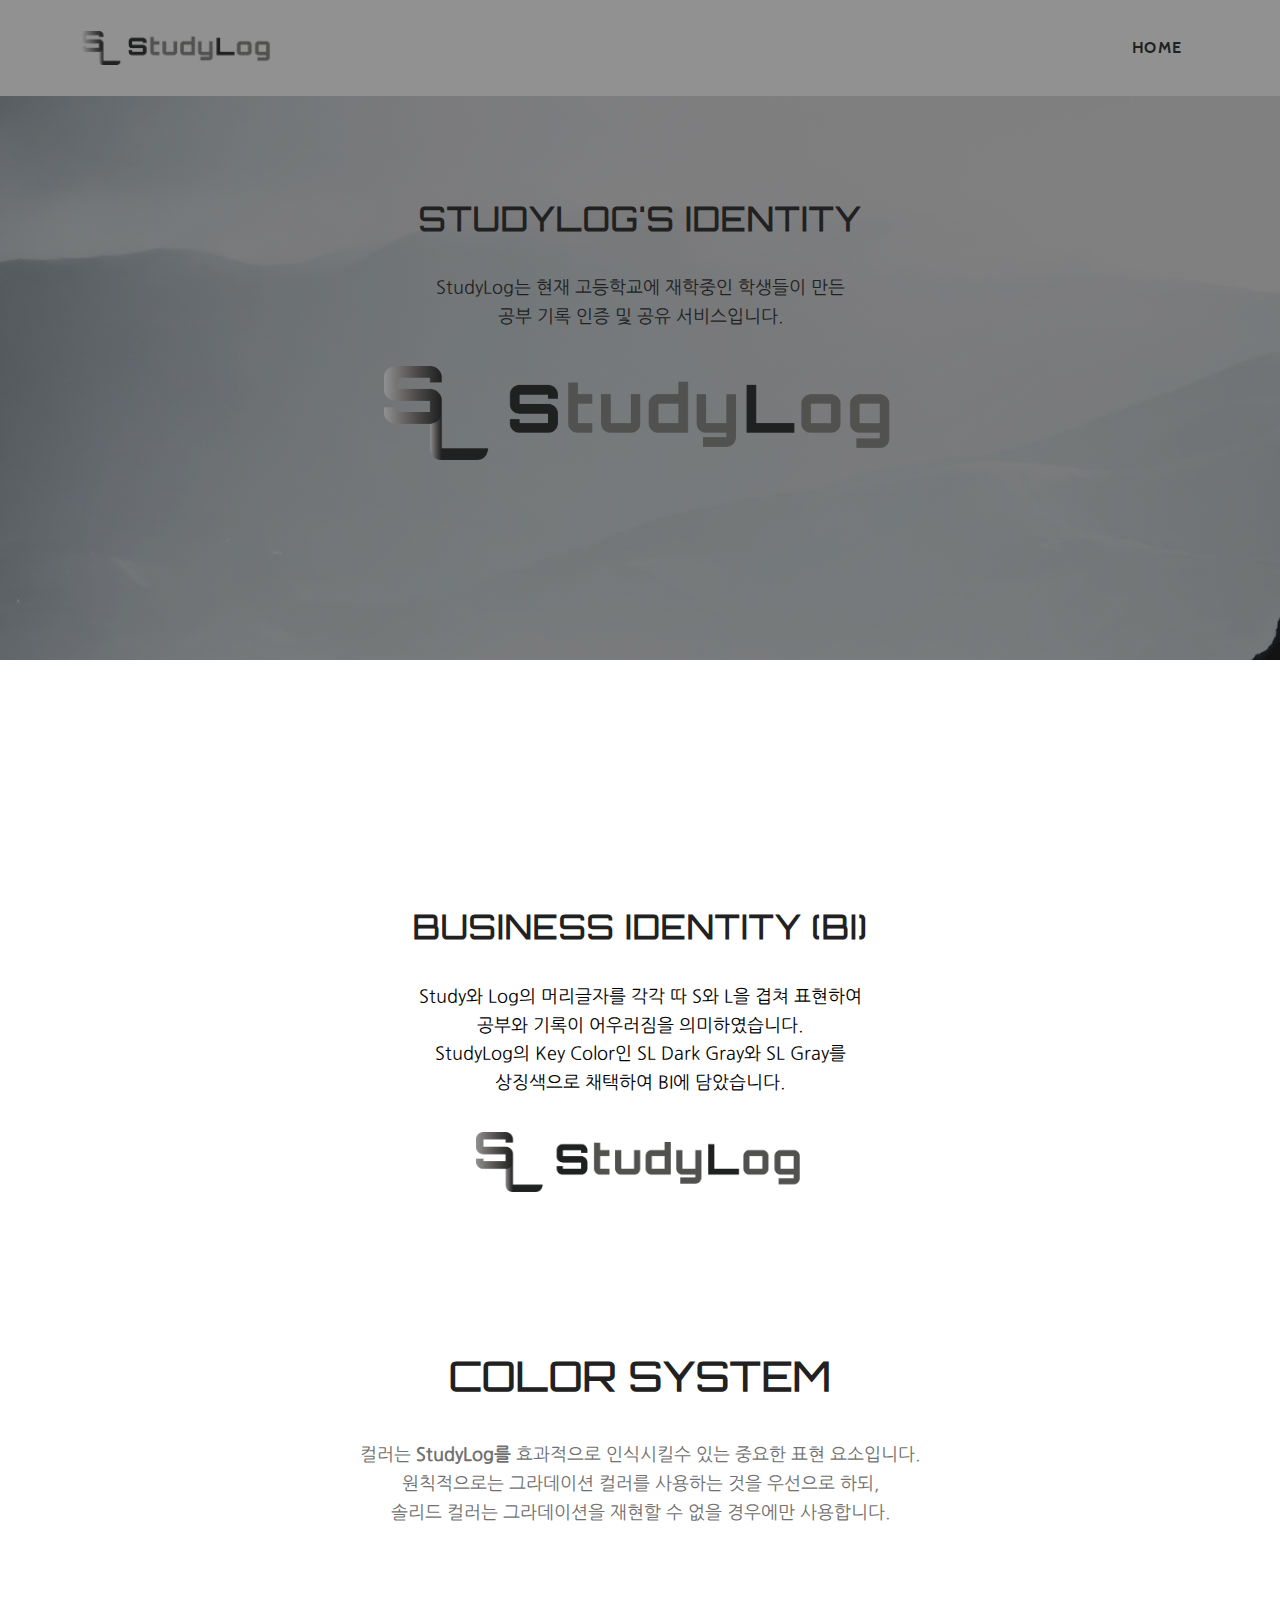
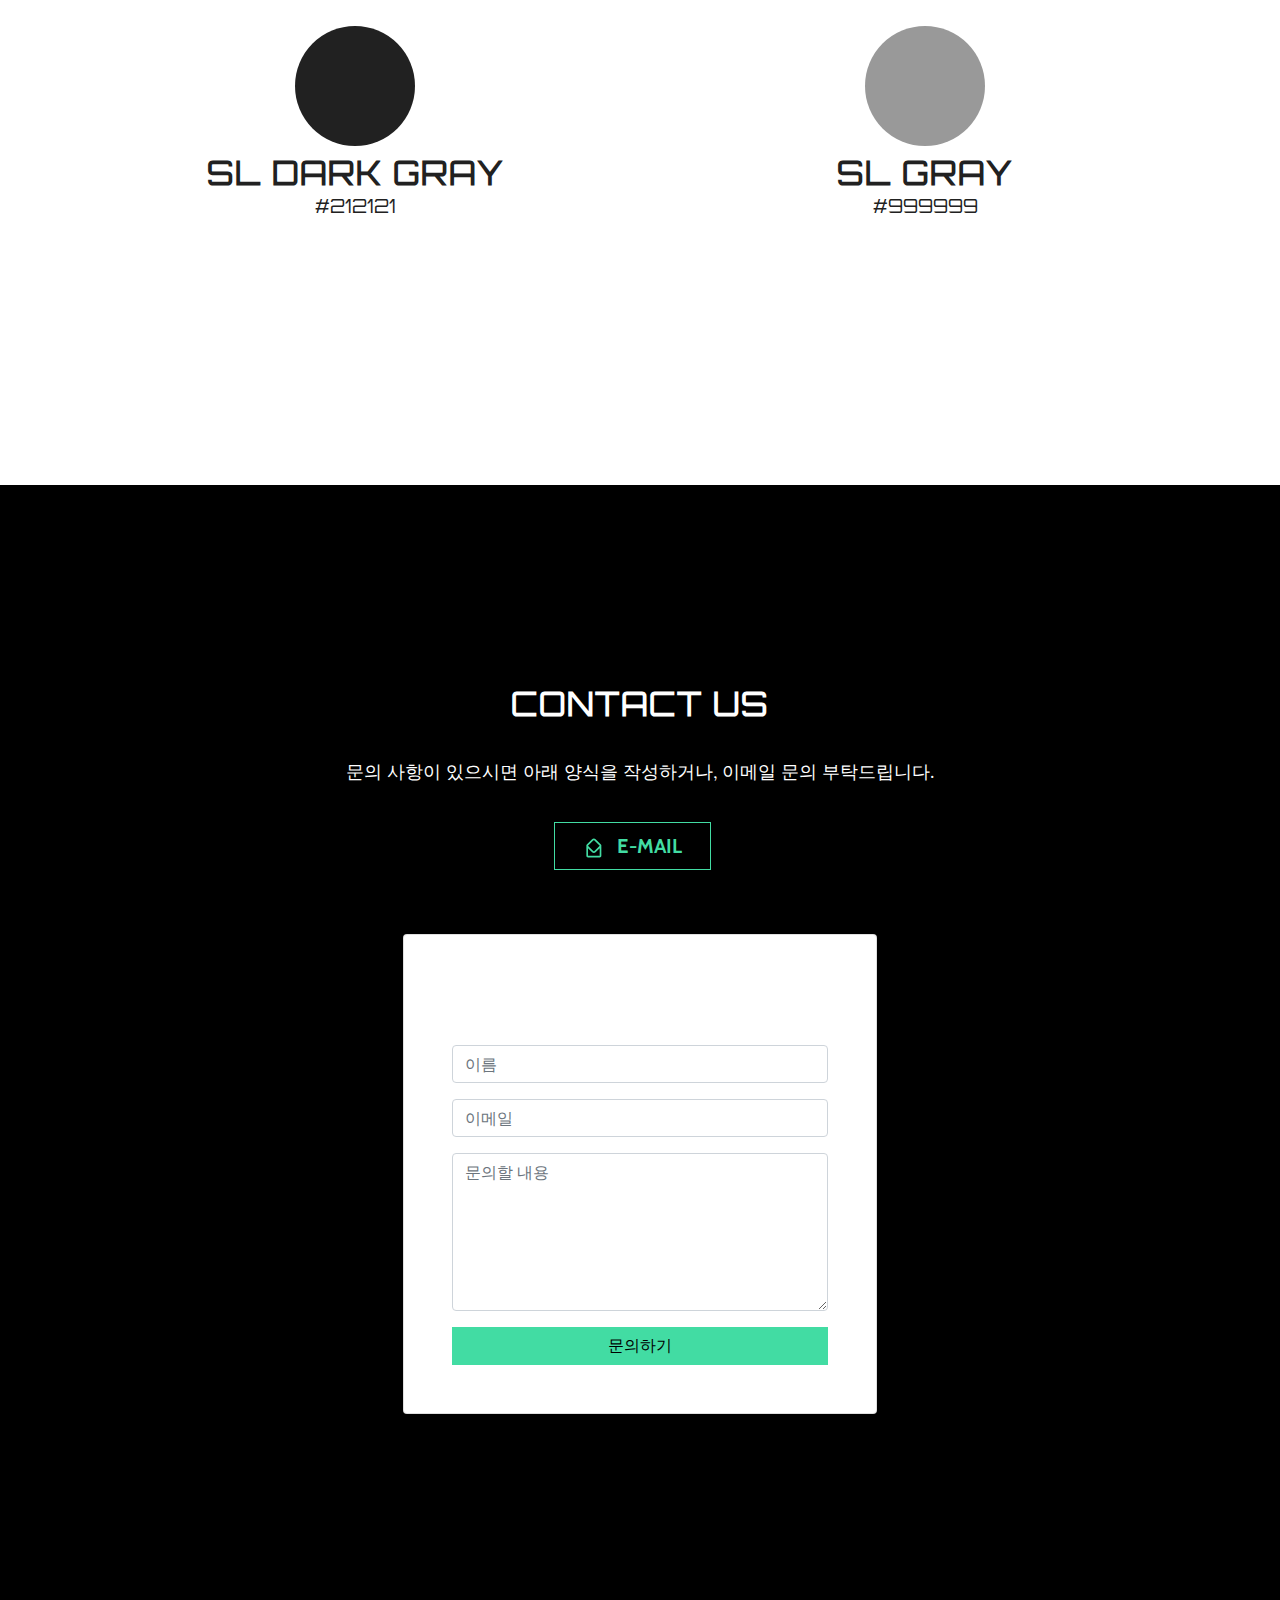
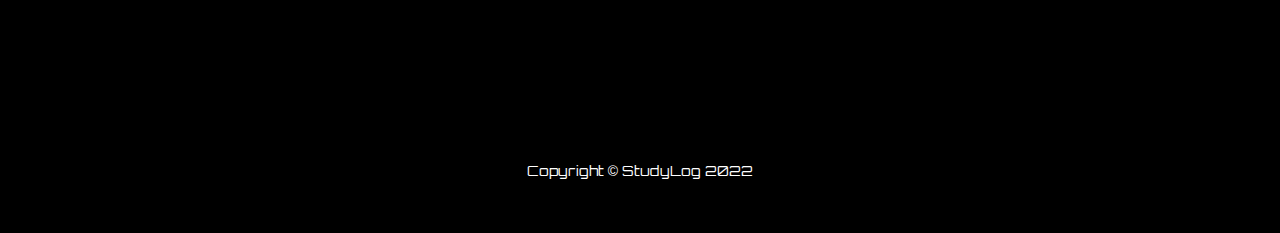
==== identity.html @ 60e7e248 "identity page update" ====
<!DOCTYPE html><html><head><meta charset="utf-8"><meta name="viewport" content="width=device-width, initial-scale=1.0, shrink-to-fit=no"><title>Home - StudyLog</title><meta name="description" content="학생들의, 학생들에 의한, 학생들을 위한 공부 기록 인증 및 공유 서비스, StudyLog"><link rel="stylesheet" href="assets/bootstrap/css/bootstrap.min.css"><link rel="stylesheet" href="assets/fonts/font-awesome.min.css"><link rel="stylesheet" href="assets/css/styles.min.css"></head><body id="page-top" data-bs-spy="scroll" data-bs-target="#mainNav" data-bs-offset="77"><nav class="navbar navbar-light navbar-expand-md fixed-top" id="mainNav" style="background: #919191;"><div class="container"><img src="assets/img/studylog%20logo%20long.png" style="width: 17%;"><a class="navbar-brand" href="#"></a><button data-bs-toggle="collapse" class="navbar-toggler navbar-toggler-right" data-bs-target="#navbarResponsive" type="button" aria-controls="navbarResponsive" aria-expanded="false" aria-label="Toggle navigation" value="Menu"><i class="fa fa-bars"></i></button><div class="collapse navbar-collapse" id="navbarResponsive"><ul class="navbar-nav ms-auto"><li class="nav-item nav-link" style="color: #212121;"><a class="nav-link" href="index.html" style="color: #212121;">Home</a></li></ul></div></div></nav><section class="text-center content-section" id="about" style="background: url(&quot;assets/img/intro-bg.jpg&quot;);"><div class="container"><div class="row"><div class="col-lg-8 mx-auto" style="padding: 0px 0px;"><h2 style="font-family: Orbitron, sans-serif;color: #212121;">StudyLog's Identity</h2><p style="font-family: 'Nanum Gothic', sans-serif;color: #212121;">StudyLog는 현재 고등학교에 재학중인 학생들이 만든<br>공부 기록 인증 및 공유 서비스입니다.</p><p style="font-family: 'Nanum Gothic', sans-serif;"></p><p style="font-family: 'Nanum Gothic', sans-serif;"></p></div></div></div><img src="assets/img/studylog%20logo%20long.png" style="width: 40%;"></section><section class="text-center download-section content-section" id="download" style="background: #ffffff;"><div class="container py-4 py-xl-5"><div class="row mb-5"><div class="col-md-8 col-xl-6 text-center mx-auto"><h2 style="font-family: Orbitron, sans-serif;color: #212121;">BUsiness Identity (BI)</h2><p class="w-lg-50" style="font-family: 'Nanum Gothic', sans-serif;color: rgb(0,0,0);">Study와 Log의 머리글자를 각각 따 S와 L을 겹쳐 표현하여<br>공부와 기록이 어우러짐을 의미하였습니다.<br>StudyLog의 Key Color인 SL Dark Gray와 SL Gray를<br>상징색으로 채택하여 BI에 담았습니다.</p><img src="assets/img/studylog%20logo%20long.png" style="width: 60%;"></div></div></div><div class="container"><div class="col-lg-8 mx-auto"><small>&nbsp;&nbsp;</small><h1 style="margin: 40px;font-family: Orbitron, sans-serif;color: #212121;">Color System</h1><p style="font-family: 'Nanum Gothic', sans-serif;color: #212121;"><span style="color: rgb(112, 112, 112);">컬러는 </span><strong><span style="color: rgb(112, 112, 112);">StudyLog를</span></strong><span style="color: rgb(112, 112, 112);">&nbsp;효과적으로 인식시킬수 있는 중요한 표현 요소입니다.</span><br><span style="color: rgb(112, 112, 112);">원칙적으로는 그라데이션 컬러를 사용하는 것을 우선으로 하되,</span><br><span style="color: rgb(112, 112, 112);">솔리드 컬러는 그라데이션을 재현할 수 없을 경우에만 사용합니다.</span></p></div></div><div class="container py-4 py-xl-5"><div class="row gy-4 row-cols-2 row-cols-md-4"><div class="col" style="width: 50%;"><div class="text-center d-flex flex-column justify-content-center align-items-center py-3"><div class="bs-icon-xl bs-icon-circle bs-icon-primary d-flex flex-shrink-0 justify-content-center align-items-center d-inline-block mb-2 bs-icon lg" style="width: 120px;height: 120px;background: #212121;"></div><div class="px-3"><h2 class="fw-bold mb-0" style="color: #212121;font-family: Orbitron, sans-serif;">SL Dark GrAy</h2><p class="mb-0" style="color: #212121;font-family: Orbitron, sans-serif;">#212121</p></div></div></div><div class="col" style="color: #212121;width: 50%;"><div class="text-center d-flex flex-column justify-content-center align-items-center py-3" style="color: #212121;"><div class="bs-icon-xl bs-icon-circle bs-icon-primary d-flex flex-shrink-0 justify-content-center align-items-center d-inline-block mb-2 bs-icon lg" style="color: #212121;width: 120px;height: 120px;background: #999999;"></div><div class="px-3" style="color: #212121;"><h2 class="fw-bold mb-0" style="color: #212121;font-family: Orbitron, sans-serif;">SL Gray</h2><p class="mb-0" style="color: #212121;font-family: Orbitron, sans-serif;">#999999</p></div></div></div></div></div></section><section class="text-center content-section" id="contact"><div class="container"><div class="row"><div class="col-lg-8 mx-auto"><h2 style="font-family: Orbitron, sans-serif;">Contact us</h2><p>문의 사항이 있으시면 아래 양식을 작성하거나, 이메일 문의 부탁드립니다.</p><ul class="list-inline banner-social-buttons"><li class="list-inline-item">&nbsp;<button class="btn btn-primary btn-lg btn-default" type="button"><svg xmlns="http://www.w3.org/2000/svg" width="1em" height="1em" viewBox="0 0 24 24" fill="none" class="fa-fw">
  <path fill-rule="evenodd" clip-rule="evenodd" d="M3.05002 10.0151C2.79178 9.30708 2.94668 8.48233 3.51474 7.91427L9.8787 1.55031C11.0503 0.378738 12.9498 0.378738 14.1213 1.55031L20.4853 7.91427C21.0534 8.48239 21.2083 9.30727 20.9499 10.0154C20.9824 10.1139 20.9999 10.2191 20.9999 10.3285V21.3285C20.9999 22.4331 20.1045 23.3285 18.9999 23.3285H4.99994C3.89537 23.3285 2.99994 22.4331 2.99994 21.3285V10.3285C2.99994 10.219 3.01752 10.1137 3.05002 10.0151ZM4.92896 9.32848L11.2929 2.96452C11.6834 2.574 12.3166 2.574 12.7071 2.96452L19.0711 9.32848H19.0408V9.3588L12.7071 15.6924C12.3166 16.083 11.6834 16.083 11.2929 15.6924L4.92896 9.32848ZM18.9999 12.2281L14.1213 17.1067C12.9498 18.2782 11.0503 18.2782 9.8787 17.1067L4.99994 12.2279L4.99994 21.3285H18.9999V12.2281Z" fill="currentColor"></path>
</svg><span class="network-name">&nbsp; E-mail</span></button></li><li class="list-inline-item"></li><li class="list-inline-item">&nbsp;</li></ul><section class="position-relative py-4 py-xl-5"><div class="container position-relative"><div class="row d-flex justify-content-center"><div class="col-md-8 col-lg-6 col-xl-5 col-xxl-4" style="width: 70%;"><div class="card mb-5"><div class="card-body p-sm-5"><h2 class="text-center mb-4">Contact us</h2><form data-bss-recipient="dba1caedeb3ff2e4b252d67a62f9c3d3" data-bss-loading-message="전송중.." data-bss-success-title="완료" data-bss-success-message="문의가 전송되었습니다. 빠른 시일 내에 답변드리겠습니다." data-bss-error-title="오류" data-bss-error-message="오류가 발생했습니다. 다시 시도해 주세요." data-bss-filesize-message="파일 용량이 너무 큽니다." data-bss-empty-form-message="모든 칸을 채워주세요." data-bss-close="닫기"><div class="mb-3"><input class="form-control" type="text" id="name-2" placeholder="이름" name="name"></div><div class="mb-3"><input class="form-control" type="email" id="email-2" name="email" placeholder="이메일"></div><div class="mb-3"><textarea class="form-control" id="message-2" name="message" rows="6" placeholder="문의할 내용"></textarea></div><div><button class="btn btn-primary d-block w-100" type="submit">문의하기</button></div></form></div></div></div></div></div></section></div></div></div></section><div class="map-clean"></div><footer><div class="container text-center"><p style="font-family: Orbitron, sans-serif;">Copyright ©&nbsp;StudyLog 2022</p></div></footer><script src="assets/bootstrap/js/bootstrap.min.js"></script><script src="assets/js/smart-forms.min.js"></script><script src="assets/js/script.min.js"></script></body></html>
---- assets/css/styles.min.css ----
@font-face{font-family:Cabin;src:url(../../assets/fonts/u-4X0qWljRw-PfU81xCKCpdpbgZJl6XFpfEd7eA9BIxxkbqDH7mlwUzuA_q9BtS8.woff) format('woff');font-weight:700;font-style:normal;font-display:swap;unicode-range:U+0102-0103,U+0110-0111,U+0128-0129,U+0168-0169,U+01A0-01A1,U+01AF-01B0,U+1EA0-1EF9,U+20AB}@font-face{font-family:Cabin;src:url(../../assets/fonts/u-4X0qWljRw-PfU81xCKCpdpbgZJl6XFpfEd7eA9BIxxkbqDH7ilwUzuA_q9BtS8.woff) format('woff');font-weight:700;font-style:normal;font-display:swap;unicode-range:U+0100-024F,U+0259,U+1E00-1EFF,U+2020,U+20A0-20AB,U+20AD-20CF,U+2113,U+2C60-2C7F,U+A720-A7FF}@font-face{font-family:Cabin;src:url(../../assets/fonts/u-4X0qWljRw-PfU81xCKCpdpbgZJl6XFpfEd7eA9BIxxkbqDH7alwUzuA_q9Bg.woff) format('woff');font-weight:700;font-style:normal;font-display:swap;unicode-range:U+0000-00FF,U+0131,U+0152-0153,U+02BB-02BC,U+02C6,U+02DA,U+02DC,U+2000-206F,U+2074,U+20AC,U+2122,U+2191,U+2193,U+2212,U+2215,U+FEFF,U+FFFD}@font-face{font-family:Lora;src:url(../../assets/fonts/0QIhMX1D_JOuMw_LLPtLtfOm84TX.woff2) format('woff2');font-weight:400;font-style:italic;font-display:swap;unicode-range:U+0460-052F,U+1C80-1C88,U+20B4,U+2DE0-2DFF,U+A640-A69F,U+FE2E-FE2F}@font-face{font-family:Lora;src:url(../../assets/fonts/0QIhMX1D_JOuMw_LJftLtfOm84TX.woff2) format('woff2');font-weight:400;font-style:italic;font-display:swap;unicode-range:U+0301,U+0400-045F,U+0490-0491,U+04B0-04B1,U+2116}@font-face{font-family:Lora;src:url(../../assets/fonts/0QIhMX1D_JOuMw_LLvtLtfOm84TX.woff2) format('woff2');font-weight:400;font-style:italic;font-display:swap;unicode-range:U+0102-0103,U+0110-0111,U+0128-0129,U+0168-0169,U+01A0-01A1,U+01AF-01B0,U+1EA0-1EF9,U+20AB}@font-face{font-family:Lora;src:url(../../assets/fonts/0QIhMX1D_JOuMw_LL_tLtfOm84TX.woff2) format('woff2');font-weight:400;font-style:italic;font-display:swap;unicode-range:U+0100-024F,U+0259,U+1E00-1EFF,U+2020,U+20A0-20AB,U+20AD-20CF,U+2113,U+2C60-2C7F,U+A720-A7FF}@font-face{font-family:Lora;src:url(../../assets/fonts/0QIhMX1D_JOuMw_LIftLtfOm8w.woff2) format('woff2');font-weight:400;font-style:italic;font-display:swap;unicode-range:U+0000-00FF,U+0131,U+0152-0153,U+02BB-02BC,U+02C6,U+02DA,U+02DC,U+2000-206F,U+2074,U+20AC,U+2122,U+2191,U+2193,U+2212,U+2215,U+FEFF,U+FFFD}@font-face{font-family:Lora;src:url(../../assets/fonts/0QIhMX1D_JOuMw_LLPtLtfOm84TX.woff2) format('woff2');font-weight:700;font-style:italic;font-display:swap;unicode-range:U+0460-052F,U+1C80-1C88,U+20B4,U+2DE0-2DFF,U+A640-A69F,U+FE2E-FE2F}@font-face{font-family:Lora;src:url(../../assets/fonts/0QIhMX1D_JOuMw_LJftLtfOm84TX.woff2) format('woff2');font-weight:700;font-style:italic;font-display:swap;unicode-range:U+0301,U+0400-045F,U+0490-0491,U+04B0-04B1,U+2116}@font-face{font-family:Lora;src:url(../../assets/fonts/0QIhMX1D_JOuMw_LLvtLtfOm84TX.woff2) format('woff2');font-weight:700;font-style:italic;font-display:swap;unicode-range:U+0102-0103,U+0110-0111,U+0128-0129,U+0168-0169,U+01A0-01A1,U+01AF-01B0,U+1EA0-1EF9,U+20AB}@font-face{font-family:Lora;src:url(../../assets/fonts/0QIhMX1D_JOuMw_LL_tLtfOm84TX.woff2) format('woff2');font-weight:700;font-style:italic;font-display:swap;unicode-range:U+0100-024F,U+0259,U+1E00-1EFF,U+2020,U+20A0-20AB,U+20AD-20CF,U+2113,U+2C60-2C7F,U+A720-A7FF}@font-face{font-family:Lora;src:url(../../assets/fonts/0QIhMX1D_JOuMw_LIftLtfOm8w.woff2) format('woff2');font-weight:700;font-style:italic;font-display:swap;unicode-range:U+0000-00FF,U+0131,U+0152-0153,U+02BB-02BC,U+02C6,U+02DA,U+02DC,U+2000-206F,U+2074,U+20AC,U+2122,U+2191,U+2193,U+2212,U+2215,U+FEFF,U+FFFD}@font-face{font-family:Lora;src:url(../../assets/fonts/0QIvMX1D_JOuMwf7I_FMl_GW8g.woff2) format('woff2');font-weight:400;font-style:normal;font-display:swap;unicode-range:U+0460-052F,U+1C80-1C88,U+20B4,U+2DE0-2DFF,U+A640-A69F,U+FE2E-FE2F}@font-face{font-family:Lora;src:url(../../assets/fonts/0QIvMX1D_JOuMw77I_FMl_GW8g.woff2) format('woff2');font-weight:400;font-style:normal;font-display:swap;unicode-range:U+0301,U+0400-045F,U+0490-0491,U+04B0-04B1,U+2116}@font-face{font-family:Lora;src:url(../../assets/fonts/0QIvMX1D_JOuMwX7I_FMl_GW8g.woff2) format('woff2');font-weight:400;font-style:normal;font-display:swap;unicode-range:U+0102-0103,U+0110-0111,U+0128-0129,U+0168-0169,U+01A0-01A1,U+01AF-01B0,U+1EA0-1EF9,U+20AB}@font-face{font-family:Lora;src:url(../../assets/fonts/0QIvMX1D_JOuMwT7I_FMl_GW8g.woff2) format('woff2');font-weight:400;font-style:normal;font-display:swap;unicode-range:U+0100-024F,U+0259,U+1E00-1EFF,U+2020,U+20A0-20AB,U+20AD-20CF,U+2113,U+2C60-2C7F,U+A720-A7FF}@font-face{font-family:Lora;src:url(../../assets/fonts/0QIvMX1D_JOuMwr7I_FMl_E.woff2) format('woff2');font-weight:400;font-style:normal;font-display:swap;unicode-range:U+0000-00FF,U+0131,U+0152-0153,U+02BB-02BC,U+02C6,U+02DA,U+02DC,U+2000-206F,U+2074,U+20AC,U+2122,U+2191,U+2193,U+2212,U+2215,U+FEFF,U+FFFD}@font-face{font-family:Lora;src:url(../../assets/fonts/0QIvMX1D_JOuMwf7I_FMl_GW8g.woff2) format('woff2');font-weight:700;font-style:normal;font-display:swap;unicode-range:U+0460-052F,U+1C80-1C88,U+20B4,U+2DE0-2DFF,U+A640-A69F,U+FE2E-FE2F}@font-face{font-family:Lora;src:url(../../assets/fonts/0QIvMX1D_JOuMw77I_FMl_GW8g.woff2) format('woff2');font-weight:700;font-style:normal;font-display:swap;unicode-range:U+0301,U+0400-045F,U+0490-0491,U+04B0-04B1,U+2116}@font-face{font-family:Lora;src:url(../../assets/fonts/0QIvMX1D_JOuMwX7I_FMl_GW8g.woff2) format('woff2');font-weight:700;font-style:normal;font-display:swap;unicode-range:U+0102-0103,U+0110-0111,U+0128-0129,U+0168-0169,U+01A0-01A1,U+01AF-01B0,U+1EA0-1EF9,U+20AB}@font-face{font-family:Lora;src:url(../../assets/fonts/0QIvMX1D_JOuMwT7I_FMl_GW8g.woff2) format('woff2');font-weight:700;font-style:normal;font-display:swap;unicode-range:U+0100-024F,U+0259,U+1E00-1EFF,U+2020,U+20A0-20AB,U+20AD-20CF,U+2113,U+2C60-2C7F,U+A720-A7FF}@font-face{font-family:Lora;src:url(../../assets/fonts/0QIvMX1D_JOuMwr7I_FMl_E.woff2) format('woff2');font-weight:700;font-style:normal;font-display:swap;unicode-range:U+0000-00FF,U+0131,U+0152-0153,U+02BB-02BC,U+02C6,U+02DA,U+02DC,U+2000-206F,U+2074,U+20AC,U+2122,U+2191,U+2193,U+2212,U+2215,U+FEFF,U+FFFD}@font-face{font-family:'Nanum Gothic';src:url(../../assets/fonts/PN_3Rfi-oW3hYwmKDpxS7F_z-9LZxnthzY0SO7Jj27F-wOe3JI_cmfgf-Q.0.woff2) format('woff2');font-weight:400;font-style:normal;font-display:swap;unicode-range:U+f9ca-fa0b,U+ff03-ff05,U+ff07,U+ff0a-ff0b,U+ff0d-ff19,U+ff1b,U+ff1d,U+ff20-ff5b,U+ff5d,U+ffe0-ffe3,U+ffe5-ffe6}@font-face{font-family:'Nanum Gothic';src:url(../../assets/fonts/PN_3Rfi-oW3hYwmKDpxS7F_z-9LZxnthzY0SO7Jj27F-wOe3JI_cmfgf-Q.1.woff2) format('woff2');font-weight:400;font-style:normal;font-display:swap;unicode-range:U+f92f-f980,U+f982-f9c9}@font-face{font-family:'Nanum Gothic';src:url(../../assets/fonts/PN_3Rfi-oW3hYwmKDpxS7F_z-9LZxnthzY0SO7Jj27F-wOe3JI_cmfgf-Q.2.woff2) format('woff2');font-weight:400;font-style:normal;font-display:swap;unicode-range:U+d723-d728,U+d72a-d733,U+d735-d748,U+d74a-d74f,U+d752-d753,U+d755-d757,U+d75a-d75f,U+d762-d764,U+d766-d768,U+d76a-d76b,U+d76d-d76f,U+d771-d787,U+d789-d78b,U+d78d-d78f,U+d791-d797,U+d79a,U+d79c,U+d79e-d7a3,U+f900-f909,U+f90b-f92e}@font-face{font-family:'Nanum Gothic';src:url(../../assets/fonts/PN_3Rfi-oW3hYwmKDpxS7F_z-9LZxnthzY0SO7Jj27F-wOe3JI_cmfgf-Q.3.woff2) format('woff2');font-weight:400;font-style:normal;font-display:swap;unicode-range:U+d679-d68b,U+d68e-d69e,U+d6a0,U+d6a2-d6a7,U+d6a9-d6c3,U+d6c6-d6c7,U+d6c9-d6cb,U+d6cd-d6d3,U+d6d5-d6d6,U+d6d8-d6e3,U+d6e5-d6e7,U+d6e9-d6fb,U+d6fd-d717,U+d719-d71f,U+d721-d722}@font-face{font-family:'Nanum Gothic';src:url(../../assets/fonts/PN_3Rfi-oW3hYwmKDpxS7F_z-9LZxnthzY0SO7Jj27F-wOe3JI_cmfgf-Q.4.woff2) format('woff2');font-weight:400;font-style:normal;font-display:swap;unicode-range:U+d5bc-d5c7,U+d5ca-d5cb,U+d5cd-d5cf,U+d5d1-d5d7,U+d5d9-d5da,U+d5dc,U+d5de-d5e3,U+d5e6-d5e7,U+d5e9-d5eb,U+d5ed-d5f6,U+d5f8,U+d5fa-d5ff,U+d602-d603,U+d605-d607,U+d609-d60f,U+d612-d613,U+d616-d61b,U+d61d-d637,U+d63a-d63b,U+d63d-d63f,U+d641-d647,U+d64a-d64c,U+d64e-d653,U+d656-d657,U+d659-d65b,U+d65d-d666,U+d668,U+d66a-d678}@font-face{font-family:'Nanum Gothic';src:url(../../assets/fonts/PN_3Rfi-oW3hYwmKDpxS7F_z-9LZxnthzY0SO7Jj27F-wOe3JI_cmfgf-Q.5.woff2) format('woff2');font-weight:400;font-style:normal;font-display:swap;unicode-range:U+d507,U+d509-d50b,U+d50d-d513,U+d515-d53b,U+d53e-d53f,U+d541-d543,U+d545-d54c,U+d54e,U+d550,U+d552-d557,U+d55a-d55b,U+d55d-d55f,U+d561-d564,U+d566-d567,U+d56a,U+d56c,U+d56e-d573,U+d576-d577,U+d579-d583,U+d585-d586,U+d58a-d5a4,U+d5a6-d5bb}@font-face{font-family:'Nanum Gothic';src:url(../../assets/fonts/PN_3Rfi-oW3hYwmKDpxS7F_z-9LZxnthzY0SO7Jj27F-wOe3JI_cmfgf-Q.6.woff2) format('woff2');font-weight:400;font-style:normal;font-display:swap;unicode-range:U+d464-d477,U+d47a-d47b,U+d47d-d47f,U+d481-d487,U+d489-d48a,U+d48c,U+d48e-d4e7,U+d4e9-d503,U+d505-d506}@font-face{font-family:'Nanum Gothic';src:url(../../assets/fonts/PN_3Rfi-oW3hYwmKDpxS7F_z-9LZxnthzY0SO7Jj27F-wOe3JI_cmfgf-Q.7.woff2) format('woff2');font-weight:400;font-style:normal;font-display:swap;unicode-range:U+d3bf-d3c7,U+d3ca-d3cf,U+d3d1-d3eb,U+d3ee-d3ef,U+d3f1-d3f3,U+d3f5-d3fb,U+d3fd-d400,U+d402-d45b,U+d45d-d463}@font-face{font-family:'Nanum Gothic';src:url(../../assets/fonts/PN_3Rfi-oW3hYwmKDpxS7F_z-9LZxnthzY0SO7Jj27F-wOe3JI_cmfgf-Q.8.woff2) format('woff2');font-weight:400;font-style:normal;font-display:swap;unicode-range:U+d2ff,U+d302-d304,U+d306-d30b,U+d30f,U+d311-d313,U+d315-d31b,U+d31e,U+d322-d324,U+d326-d327,U+d32a-d32b,U+d32d-d32f,U+d331-d337,U+d339-d33c,U+d33e-d37b,U+d37e-d37f,U+d381-d383,U+d385-d38b,U+d38e-d390,U+d392-d397,U+d39a-d39b,U+d39d-d39f,U+d3a1-d3a7,U+d3a9-d3aa,U+d3ac,U+d3ae-d3b3,U+d3b5-d3b7,U+d3b9-d3bb,U+d3bd-d3be}@font-face{font-family:'Nanum Gothic';src:url(../../assets/fonts/PN_3Rfi-oW3hYwmKDpxS7F_z-9LZxnthzY0SO7Jj27F-wOe3JI_cmfgf-Q.9.woff2) format('woff2');font-weight:400;font-style:normal;font-display:swap;unicode-range:U+d257-d27f,U+d281-d29b,U+d29d-d29f,U+d2a1-d2ab,U+d2ad-d2b7,U+d2ba-d2bb,U+d2bd-d2bf,U+d2c1-d2c7,U+d2c9-d2ef,U+d2f2-d2f3,U+d2f5-d2f7,U+d2f9-d2fe}@font-face{font-family:'Nanum Gothic';src:url(../../assets/fonts/PN_3Rfi-oW3hYwmKDpxS7F_z-9LZxnthzY0SO7Jj27F-wOe3JI_cmfgf-Q.10.woff2) format('woff2');font-weight:400;font-style:normal;font-display:swap;unicode-range:U+d1b4,U+d1b6-d1f3,U+d1f5-d22b,U+d22e-d22f,U+d231-d233,U+d235-d23b,U+d23d-d240,U+d242-d256}@font-face{font-family:'Nanum Gothic';src:url(../../assets/fonts/PN_3Rfi-oW3hYwmKDpxS7F_z-9LZxnthzY0SO7Jj27F-wOe3JI_cmfgf-Q.11.woff2) format('woff2');font-weight:400;font-style:normal;font-display:swap;unicode-range:U+d105-d12f,U+d132-d133,U+d135-d137,U+d139-d13f,U+d141-d142,U+d144,U+d146-d14b,U+d14e-d14f,U+d151-d153,U+d155-d15b,U+d15e-d187,U+d189-d19f,U+d1a2-d1a3,U+d1a5-d1a7,U+d1a9-d1af,U+d1b2-d1b3}@font-face{font-family:'Nanum Gothic';src:url(../../assets/fonts/PN_3Rfi-oW3hYwmKDpxS7F_z-9LZxnthzY0SO7Jj27F-wOe3JI_cmfgf-Q.12.woff2) format('woff2');font-weight:400;font-style:normal;font-display:swap;unicode-range:U+d04b-d04f,U+d051-d057,U+d059-d06b,U+d06d-d06f,U+d071-d073,U+d075-d07b,U+d07e-d0a3,U+d0a6-d0a7,U+d0a9-d0ab,U+d0ad-d0b3,U+d0b6,U+d0b8,U+d0ba-d0bf,U+d0c2-d0c3,U+d0c5-d0c7,U+d0c9-d0cf,U+d0d2,U+d0d6-d0db,U+d0de-d0df,U+d0e1-d0e3,U+d0e5-d0eb,U+d0ee-d0f0,U+d0f2-d104}@font-face{font-family:'Nanum Gothic';src:url(../../assets/fonts/PN_3Rfi-oW3hYwmKDpxS7F_z-9LZxnthzY0SO7Jj27F-wOe3JI_cmfgf-Q.13.woff2) format('woff2');font-weight:400;font-style:normal;font-display:swap;unicode-range:U+cfa2-cfc3,U+cfc5-cfdf,U+cfe2-cfe3,U+cfe5-cfe7,U+cfe9-cff4,U+cff6-cffb,U+cffd-cfff,U+d001-d003,U+d005-d017,U+d019-d033,U+d036-d037,U+d039-d03b,U+d03d-d04a}@font-face{font-family:'Nanum Gothic';src:url(../../assets/fonts/PN_3Rfi-oW3hYwmKDpxS7F_z-9LZxnthzY0SO7Jj27F-wOe3JI_cmfgf-Q.14.woff2) format('woff2');font-weight:400;font-style:normal;font-display:swap;unicode-range:U+cef0-cef3,U+cef6,U+cef9-ceff,U+cf01-cf03,U+cf05-cf07,U+cf09-cf0f,U+cf11-cf12,U+cf14-cf1b,U+cf1d-cf1f,U+cf21-cf2f,U+cf31-cf53,U+cf56-cf57,U+cf59-cf5b,U+cf5d-cf63,U+cf66,U+cf68,U+cf6a-cf6f,U+cf71-cf84,U+cf86-cf8b,U+cf8d-cfa1}@font-face{font-family:'Nanum Gothic';src:url(../../assets/fonts/PN_3Rfi-oW3hYwmKDpxS7F_z-9LZxnthzY0SO7Jj27F-wOe3JI_cmfgf-Q.15.woff2) format('woff2');font-weight:400;font-style:normal;font-display:swap;unicode-range:U+ce3c-ce57,U+ce5a-ce5b,U+ce5d-ce5f,U+ce61-ce67,U+ce6a,U+ce6c,U+ce6e-ce73,U+ce76-ce77,U+ce79-ce7b,U+ce7d-ce83,U+ce85-ce88,U+ce8a-ce8f,U+ce91-ce93,U+ce95-ce97,U+ce99-ce9f,U+cea2,U+cea4-ceab,U+cead-cee3,U+cee6-cee7,U+cee9-ceeb,U+ceed-ceef}@font-face{font-family:'Nanum Gothic';src:url(../../assets/fonts/PN_3Rfi-oW3hYwmKDpxS7F_z-9LZxnthzY0SO7Jj27F-wOe3JI_cmfgf-Q.16.woff2) format('woff2');font-weight:400;font-style:normal;font-display:swap;unicode-range:U+cd92-cd93,U+cd96-cd97,U+cd99-cd9b,U+cd9d-cda3,U+cda6-cda8,U+cdaa-cdaf,U+cdb1-cdc3,U+cdc5-cdcb,U+cdcd-cde7,U+cde9-ce03,U+ce05-ce1f,U+ce22-ce34,U+ce36-ce3b}@font-face{font-family:'Nanum Gothic';src:url(../../assets/fonts/PN_3Rfi-oW3hYwmKDpxS7F_z-9LZxnthzY0SO7Jj27F-wOe3JI_cmfgf-Q.17.woff2) format('woff2');font-weight:400;font-style:normal;font-display:swap;unicode-range:U+ccef-cd07,U+cd0a-cd0b,U+cd0d-cd1a,U+cd1c,U+cd1e-cd2b,U+cd2d-cd5b,U+cd5d-cd77,U+cd79-cd91}@font-face{font-family:'Nanum Gothic';src:url(../../assets/fonts/PN_3Rfi-oW3hYwmKDpxS7F_z-9LZxnthzY0SO7Jj27F-wOe3JI_cmfgf-Q.18.woff2) format('woff2');font-weight:400;font-style:normal;font-display:swap;unicode-range:U+cc3f-cc43,U+cc46-cc47,U+cc49-cc4b,U+cc4d-cc53,U+cc55-cc58,U+cc5a-cc5f,U+cc61-cc97,U+cc9a-cc9b,U+cc9d-cc9f,U+cca1-cca7,U+ccaa,U+ccac,U+ccae-ccb3,U+ccb6-ccb7,U+ccb9-ccbb,U+ccbd-cccf,U+ccd1-cce3,U+cce5-ccee}@font-face{font-family:'Nanum Gothic';src:url(../../assets/fonts/PN_3Rfi-oW3hYwmKDpxS7F_z-9LZxnthzY0SO7Jj27F-wOe3JI_cmfgf-Q.19.woff2) format('woff2');font-weight:400;font-style:normal;font-display:swap;unicode-range:U+cb91-cbd3,U+cbd5-cbe3,U+cbe5-cc0b,U+cc0e-cc0f,U+cc11-cc13,U+cc15-cc1b,U+cc1d-cc20,U+cc23-cc27,U+cc2a-cc2b,U+cc2d,U+cc2f,U+cc31-cc37,U+cc3a,U+cc3c}@font-face{font-family:'Nanum Gothic';src:url(../../assets/fonts/PN_3Rfi-oW3hYwmKDpxS7F_z-9LZxnthzY0SO7Jj27F-wOe3JI_cmfgf-Q.20.woff2) format('woff2');font-weight:400;font-style:normal;font-display:swap;unicode-range:U+caf4-cb47,U+cb4a-cb90}@font-face{font-family:'Nanum Gothic';src:url(../../assets/fonts/PN_3Rfi-oW3hYwmKDpxS7F_z-9LZxnthzY0SO7Jj27F-wOe3JI_cmfgf-Q.21.woff2) format('woff2');font-weight:400;font-style:normal;font-display:swap;unicode-range:U+ca4a-ca4b,U+ca4e-ca4f,U+ca51-ca53,U+ca55-ca5b,U+ca5d-ca60,U+ca62-ca83,U+ca85-cabb,U+cabe-cabf,U+cac1-cac3,U+cac5-cacb,U+cacd-cad0,U+cad2,U+cad4-cad8,U+cada-caf3}@font-face{font-family:'Nanum Gothic';src:url(../../assets/fonts/PN_3Rfi-oW3hYwmKDpxS7F_z-9LZxnthzY0SO7Jj27F-wOe3JI_cmfgf-Q.22.woff2) format('woff2');font-weight:400;font-style:normal;font-display:swap;unicode-range:U+c996-c997,U+c99a-c99c,U+c99e-c9bf,U+c9c2-c9c3,U+c9c5-c9c7,U+c9c9-c9cf,U+c9d2,U+c9d4,U+c9d7-c9d8,U+c9db,U+c9de-c9df,U+c9e1-c9e3,U+c9e5-c9e6,U+c9e8-c9eb,U+c9ee-c9f0,U+c9f2-c9f7,U+c9f9-ca0b,U+ca0d-ca28,U+ca2a-ca49}@font-face{font-family:'Nanum Gothic';src:url(../../assets/fonts/PN_3Rfi-oW3hYwmKDpxS7F_z-9LZxnthzY0SO7Jj27F-wOe3JI_cmfgf-Q.23.woff2) format('woff2');font-weight:400;font-style:normal;font-display:swap;unicode-range:U+c8e9-c8f4,U+c8f6-c8fb,U+c8fe-c8ff,U+c901-c903,U+c905-c90b,U+c90e-c910,U+c912-c917,U+c919-c92b,U+c92d-c94f,U+c951-c953,U+c955-c96b,U+c96d-c973,U+c975-c987,U+c98a-c98b,U+c98d-c98f,U+c991-c995}@font-face{font-family:'Nanum Gothic';src:url(../../assets/fonts/PN_3Rfi-oW3hYwmKDpxS7F_z-9LZxnthzY0SO7Jj27F-wOe3JI_cmfgf-Q.24.woff2) format('woff2');font-weight:400;font-style:normal;font-display:swap;unicode-range:U+c841-c84b,U+c84d-c86f,U+c872-c873,U+c875-c877,U+c879-c87f,U+c882-c884,U+c887-c88a,U+c88d-c8c3,U+c8c5-c8df,U+c8e1-c8e8}@font-face{font-family:'Nanum Gothic';src:url(../../assets/fonts/PN_3Rfi-oW3hYwmKDpxS7F_z-9LZxnthzY0SO7Jj27F-wOe3JI_cmfgf-Q.25.woff2) format('woff2');font-weight:400;font-style:normal;font-display:swap;unicode-range:U+c779-c77b,U+c77e-c782,U+c786,U+c78b,U+c78d,U+c78f,U+c792-c793,U+c795,U+c797,U+c799-c79f,U+c7a2,U+c7a7-c7ab,U+c7ae-c7bb,U+c7bd-c7c0,U+c7c2-c7c7,U+c7c9-c7dc,U+c7de-c7ff,U+c802-c803,U+c805-c807,U+c809,U+c80b-c80f,U+c812,U+c814,U+c817-c81b,U+c81e-c81f,U+c821-c823,U+c825-c82e,U+c830-c837,U+c839-c83b,U+c83d-c840}@font-face{font-family:'Nanum Gothic';src:url(../../assets/fonts/PN_3Rfi-oW3hYwmKDpxS7F_z-9LZxnthzY0SO7Jj27F-wOe3JI_cmfgf-Q.26.woff2) format('woff2');font-weight:400;font-style:normal;font-display:swap;unicode-range:U+c6bb-c6bf,U+c6c2,U+c6c4,U+c6c6-c6cb,U+c6ce-c6cf,U+c6d1-c6d3,U+c6d5-c6db,U+c6dd-c6df,U+c6e1-c6e7,U+c6e9-c6eb,U+c6ed-c6ef,U+c6f1-c6f8,U+c6fa-c703,U+c705-c707,U+c709-c70b,U+c70d-c716,U+c718,U+c71a-c71f,U+c722-c723,U+c725-c727,U+c729-c734,U+c736-c73b,U+c73e-c73f,U+c741-c743,U+c745-c74b,U+c74e-c750,U+c752-c757,U+c759-c773,U+c776-c777}@font-face{font-family:'Nanum Gothic';src:url(../../assets/fonts/PN_3Rfi-oW3hYwmKDpxS7F_z-9LZxnthzY0SO7Jj27F-wOe3JI_cmfgf-Q.27.woff2) format('woff2');font-weight:400;font-style:normal;font-display:swap;unicode-range:U+c5f5-c5fb,U+c5fe,U+c602-c605,U+c607,U+c609-c60f,U+c611-c61a,U+c61c-c623,U+c626-c627,U+c629-c62b,U+c62d,U+c62f-c632,U+c636,U+c638,U+c63a-c63f,U+c642-c643,U+c645-c647,U+c649-c652,U+c656-c65b,U+c65d-c65f,U+c661-c663,U+c665-c677,U+c679-c67b,U+c67d-c693,U+c696-c697,U+c699-c69b,U+c69d-c6a3,U+c6a6,U+c6a8,U+c6aa-c6af,U+c6b2-c6b3,U+c6b5-c6b7,U+c6b9-c6ba}@font-face{font-family:'Nanum Gothic';src:url(../../assets/fonts/PN_3Rfi-oW3hYwmKDpxS7F_z-9LZxnthzY0SO7Jj27F-wOe3JI_cmfgf-Q.28.woff2) format('woff2');font-weight:400;font-style:normal;font-display:swap;unicode-range:U+c517-c527,U+c52a-c52b,U+c52d-c52f,U+c531-c538,U+c53a,U+c53c,U+c53e-c543,U+c546-c547,U+c54b,U+c54d-c552,U+c556,U+c55a-c55b,U+c55d,U+c55f,U+c562-c563,U+c565-c567,U+c569-c56f,U+c572,U+c574,U+c576-c57b,U+c57e-c57f,U+c581-c583,U+c585-c586,U+c588-c58b,U+c58e,U+c590,U+c592-c596,U+c599-c5b3,U+c5b6-c5b7,U+c5ba,U+c5be-c5c3,U+c5ca-c5cb,U+c5cd,U+c5cf,U+c5d2-c5d3,U+c5d5-c5d7,U+c5d9-c5df,U+c5e1-c5e2,U+c5e4,U+c5e6-c5eb,U+c5ef,U+c5f1-c5f3}@font-face{font-family:'Nanum Gothic';src:url(../../assets/fonts/PN_3Rfi-oW3hYwmKDpxS7F_z-9LZxnthzY0SO7Jj27F-wOe3JI_cmfgf-Q.29.woff2) format('woff2');font-weight:400;font-style:normal;font-display:swap;unicode-range:U+c475-c4ef,U+c4f2-c4f3,U+c4f5-c4f7,U+c4f9-c4ff,U+c502-c50b,U+c50d-c516}@font-face{font-family:'Nanum Gothic';src:url(../../assets/fonts/PN_3Rfi-oW3hYwmKDpxS7F_z-9LZxnthzY0SO7Jj27F-wOe3JI_cmfgf-Q.30.woff2) format('woff2');font-weight:400;font-style:normal;font-display:swap;unicode-range:U+c3d0-c3d7,U+c3da-c3db,U+c3dd-c3de,U+c3e1-c3ec,U+c3ee-c3f3,U+c3f5-c42b,U+c42d-c463,U+c466-c474}@font-face{font-family:'Nanum Gothic';src:url(../../assets/fonts/PN_3Rfi-oW3hYwmKDpxS7F_z-9LZxnthzY0SO7Jj27F-wOe3JI_cmfgf-Q.31.woff2) format('woff2');font-weight:400;font-style:normal;font-display:swap;unicode-range:U+c32b-c367,U+c36a-c36b,U+c36d-c36f,U+c371-c377,U+c37a-c37b,U+c37e-c383,U+c385-c387,U+c389-c3cf}@font-face{font-family:'Nanum Gothic';src:url(../../assets/fonts/PN_3Rfi-oW3hYwmKDpxS7F_z-9LZxnthzY0SO7Jj27F-wOe3JI_cmfgf-Q.32.woff2) format('woff2');font-weight:400;font-style:normal;font-display:swap;unicode-range:U+c26a-c26b,U+c26d-c26f,U+c271-c273,U+c275-c27b,U+c27e-c287,U+c289-c28f,U+c291-c297,U+c299-c29a,U+c29c-c2a3,U+c2a5-c2a7,U+c2a9-c2ab,U+c2ad-c2b3,U+c2b6,U+c2b8,U+c2ba-c2bb,U+c2bd-c2db,U+c2de-c2df,U+c2e1-c2e2,U+c2e5-c2ea,U+c2ee,U+c2f0,U+c2f2-c2f5,U+c2f7,U+c2fa-c2fb,U+c2fd-c2ff,U+c301-c307,U+c309-c30c,U+c30e-c312,U+c315-c323,U+c325-c328,U+c32a}@font-face{font-family:'Nanum Gothic';src:url(../../assets/fonts/PN_3Rfi-oW3hYwmKDpxS7F_z-9LZxnthzY0SO7Jj27F-wOe3JI_cmfgf-Q.33.woff2) format('woff2');font-weight:400;font-style:normal;font-display:swap;unicode-range:U+c1bc-c1c3,U+c1c5-c1df,U+c1e1-c1fb,U+c1fd-c203,U+c205-c20c,U+c20e,U+c210-c217,U+c21a-c21b,U+c21d-c21e,U+c221-c227,U+c229-c22a,U+c22c,U+c22e,U+c230,U+c233-c24f,U+c251-c257,U+c259-c269}@font-face{font-family:'Nanum Gothic';src:url(../../assets/fonts/PN_3Rfi-oW3hYwmKDpxS7F_z-9LZxnthzY0SO7Jj27F-wOe3JI_cmfgf-Q.34.woff2) format('woff2');font-weight:400;font-style:normal;font-display:swap;unicode-range:U+c101-c11b,U+c11f,U+c121-c123,U+c125-c12b,U+c12e,U+c132-c137,U+c13a-c13b,U+c13d-c13f,U+c141-c147,U+c14a,U+c14c-c153,U+c155-c157,U+c159-c15b,U+c15d-c166,U+c169-c16f,U+c171-c177,U+c179-c18b,U+c18e-c18f,U+c191-c193,U+c195-c19b,U+c19d-c19e,U+c1a0,U+c1a2-c1a4,U+c1a6-c1bb}@font-face{font-family:'Nanum Gothic';src:url(../../assets/fonts/PN_3Rfi-oW3hYwmKDpxS7F_z-9LZxnthzY0SO7Jj27F-wOe3JI_cmfgf-Q.35.woff2) format('woff2');font-weight:400;font-style:normal;font-display:swap;unicode-range:U+c049-c057,U+c059-c05b,U+c05d-c05f,U+c061-c067,U+c069-c08f,U+c091-c0ab,U+c0ae-c0af,U+c0b1-c0b3,U+c0b5,U+c0b7-c0bb,U+c0be,U+c0c2-c0c7,U+c0ca-c0cb,U+c0cd-c0cf,U+c0d1-c0d7,U+c0d9-c0da,U+c0dc,U+c0de-c0e3,U+c0e5-c0eb,U+c0ed-c0f3,U+c0f6,U+c0f8,U+c0fa-c0ff}@font-face{font-family:'Nanum Gothic';src:url(../../assets/fonts/PN_3Rfi-oW3hYwmKDpxS7F_z-9LZxnthzY0SO7Jj27F-wOe3JI_cmfgf-Q.36.woff2) format('woff2');font-weight:400;font-style:normal;font-display:swap;unicode-range:U+bfa7-bfaf,U+bfb1-bfc4,U+bfc6-bfcb,U+bfce-bfcf,U+bfd1-bfd3,U+bfd5-bfdb,U+bfdd-c048}@font-face{font-family:'Nanum Gothic';src:url(../../assets/fonts/PN_3Rfi-oW3hYwmKDpxS7F_z-9LZxnthzY0SO7Jj27F-wOe3JI_cmfgf-Q.37.woff2) format('woff2');font-weight:400;font-style:normal;font-display:swap;unicode-range:U+bf07,U+bf09-bf3f,U+bf41-bf4f,U+bf52-bf54,U+bf56-bfa6}@font-face{font-family:'Nanum Gothic';src:url(../../assets/fonts/PN_3Rfi-oW3hYwmKDpxS7F_z-9LZxnthzY0SO7Jj27F-wOe3JI_cmfgf-Q.38.woff2) format('woff2');font-weight:400;font-style:normal;font-display:swap;unicode-range:U+be56,U+be58,U+be5c-be5f,U+be62-be63,U+be65-be67,U+be69-be74,U+be76-be7b,U+be7e-be7f,U+be81-be8e,U+be90,U+be92-bea7,U+bea9-becf,U+bed2-bed3,U+bed5-bed6,U+bed9-bee3,U+bee6-bf06}@font-face{font-family:'Nanum Gothic';src:url(../../assets/fonts/PN_3Rfi-oW3hYwmKDpxS7F_z-9LZxnthzY0SO7Jj27F-wOe3JI_cmfgf-Q.39.woff2) format('woff2');font-weight:400;font-style:normal;font-display:swap;unicode-range:U+bdb0-bdd3,U+bdd5-bdef,U+bdf1-be0b,U+be0d-be0f,U+be11-be13,U+be15-be43,U+be46-be47,U+be49-be4b,U+be4d-be53}@font-face{font-family:'Nanum Gothic';src:url(../../assets/fonts/PN_3Rfi-oW3hYwmKDpxS7F_z-9LZxnthzY0SO7Jj27F-wOe3JI_cmfgf-Q.40.woff2) format('woff2');font-weight:400;font-style:normal;font-display:swap;unicode-range:U+bd03,U+bd06,U+bd08,U+bd0a-bd0f,U+bd11-bd22,U+bd25-bd47,U+bd49-bd58,U+bd5a-bd7f,U+bd82-bd83,U+bd85-bd87,U+bd8a-bd8f,U+bd91-bd92,U+bd94,U+bd96-bd98,U+bd9a-bdaf}@font-face{font-family:'Nanum Gothic';src:url(../../assets/fonts/PN_3Rfi-oW3hYwmKDpxS7F_z-9LZxnthzY0SO7Jj27F-wOe3JI_cmfgf-Q.41.woff2) format('woff2');font-weight:400;font-style:normal;font-display:swap;unicode-range:U+bc4e-bc83,U+bc86-bc87,U+bc89-bc8b,U+bc8d-bc93,U+bc96,U+bc98,U+bc9b-bc9f,U+bca2-bca3,U+bca5-bca7,U+bca9-bcb2,U+bcb4-bcbb,U+bcbe-bcbf,U+bcc1-bcc3,U+bcc5-bccc,U+bcce-bcd0,U+bcd2-bcd4,U+bcd6-bcf3,U+bcf7,U+bcf9-bcfb,U+bcfd-bd02}@font-face{font-family:'Nanum Gothic';src:url(../../assets/fonts/PN_3Rfi-oW3hYwmKDpxS7F_z-9LZxnthzY0SO7Jj27F-wOe3JI_cmfgf-Q.42.woff2) format('woff2');font-weight:400;font-style:normal;font-display:swap;unicode-range:U+bb90-bba3,U+bba5-bbab,U+bbad-bbbf,U+bbc1-bbf7,U+bbfa-bbfb,U+bbfd-bbfe,U+bc01-bc07,U+bc09-bc0a,U+bc0e,U+bc10,U+bc12-bc13,U+bc17,U+bc19-bc1a,U+bc1e,U+bc20-bc23,U+bc26,U+bc28,U+bc2a-bc2c,U+bc2e-bc2f,U+bc32-bc33,U+bc35-bc37,U+bc39-bc3f,U+bc41-bc42,U+bc44,U+bc46-bc48,U+bc4a-bc4d}@font-face{font-family:'Nanum Gothic';src:url(../../assets/fonts/PN_3Rfi-oW3hYwmKDpxS7F_z-9LZxnthzY0SO7Jj27F-wOe3JI_cmfgf-Q.43.woff2) format('woff2');font-weight:400;font-style:normal;font-display:swap;unicode-range:U+bae6-bafb,U+bafd-bb17,U+bb19-bb33,U+bb37,U+bb39-bb3a,U+bb3d-bb43,U+bb45-bb46,U+bb48,U+bb4a-bb4f,U+bb51-bb53,U+bb55-bb57,U+bb59-bb62,U+bb64-bb8f}@font-face{font-family:'Nanum Gothic';src:url(../../assets/fonts/PN_3Rfi-oW3hYwmKDpxS7F_z-9LZxnthzY0SO7Jj27F-wOe3JI_cmfgf-Q.44.woff2) format('woff2');font-weight:400;font-style:normal;font-display:swap;unicode-range:U+ba30-ba37,U+ba3a-ba3b,U+ba3d-ba3f,U+ba41-ba47,U+ba49-ba4a,U+ba4c,U+ba4e-ba53,U+ba56-ba57,U+ba59-ba5b,U+ba5d-ba63,U+ba65-ba66,U+ba68-ba6f,U+ba71-ba73,U+ba75-ba77,U+ba79-ba84,U+ba86,U+ba88-baa7,U+baaa,U+baad-baaf,U+bab1-bab7,U+baba,U+babc,U+babe-bae5}@font-face{font-family:'Nanum Gothic';src:url(../../assets/fonts/PN_3Rfi-oW3hYwmKDpxS7F_z-9LZxnthzY0SO7Jj27F-wOe3JI_cmfgf-Q.45.woff2) format('woff2');font-weight:400;font-style:normal;font-display:swap;unicode-range:U+b96e-b973,U+b976-b977,U+b979-b97b,U+b97d-b983,U+b986,U+b988,U+b98a-b98d,U+b98f-b9ab,U+b9ae-b9af,U+b9b1-b9b3,U+b9b5-b9bb,U+b9be,U+b9c0,U+b9c2-b9c7,U+b9ca-b9cb,U+b9cd,U+b9d2-b9d7,U+b9da,U+b9dc,U+b9df-b9e0,U+b9e2,U+b9e6-b9e7,U+b9e9-b9f3,U+b9f6,U+b9f8,U+b9fb-ba2f}@font-face{font-family:'Nanum Gothic';src:url(../../assets/fonts/PN_3Rfi-oW3hYwmKDpxS7F_z-9LZxnthzY0SO7Jj27F-wOe3JI_cmfgf-Q.46.woff2) format('woff2');font-weight:400;font-style:normal;font-display:swap;unicode-range:U+b8bf-b8cb,U+b8cd-b8e0,U+b8e2-b8e7,U+b8ea-b8eb,U+b8ed-b8ef,U+b8f1-b8f7,U+b8fa,U+b8fc,U+b8fe-b903,U+b905-b917,U+b919-b91f,U+b921-b93b,U+b93d-b957,U+b95a-b95b,U+b95d-b95f,U+b961-b967,U+b969-b96c}@font-face{font-family:'Nanum Gothic';src:url(../../assets/fonts/PN_3Rfi-oW3hYwmKDpxS7F_z-9LZxnthzY0SO7Jj27F-wOe3JI_cmfgf-Q.47.woff2) format('woff2');font-weight:400;font-style:normal;font-display:swap;unicode-range:U+b80d-b80f,U+b811-b817,U+b81a,U+b81c-b823,U+b826-b827,U+b829-b82b,U+b82d-b833,U+b836,U+b83a-b83f,U+b841-b85b,U+b85e-b85f,U+b861-b863,U+b865-b86b,U+b86e,U+b870,U+b872-b8af,U+b8b1-b8be}@font-face{font-family:'Nanum Gothic';src:url(../../assets/fonts/PN_3Rfi-oW3hYwmKDpxS7F_z-9LZxnthzY0SO7Jj27F-wOe3JI_cmfgf-Q.48.woff2) format('woff2');font-weight:400;font-style:normal;font-display:swap;unicode-range:U+b74d-b75f,U+b761-b763,U+b765-b774,U+b776-b77b,U+b77e-b77f,U+b781-b783,U+b785-b78b,U+b78e,U+b792-b796,U+b79a-b79b,U+b79d-b7a7,U+b7aa,U+b7ae-b7b3,U+b7b6-b7c8,U+b7ca-b7eb,U+b7ee-b7ef,U+b7f1-b7f3,U+b7f5-b7fb,U+b7fe,U+b802-b806,U+b80a-b80b}@font-face{font-family:'Nanum Gothic';src:url(../../assets/fonts/PN_3Rfi-oW3hYwmKDpxS7F_z-9LZxnthzY0SO7Jj27F-wOe3JI_cmfgf-Q.49.woff2) format('woff2');font-weight:400;font-style:normal;font-display:swap;unicode-range:U+b6a7-b6aa,U+b6ac-b6b0,U+b6b2-b6ef,U+b6f1-b727,U+b72a-b72b,U+b72d-b72e,U+b731-b737,U+b739-b73a,U+b73c-b743,U+b745-b74c}@font-face{font-family:'Nanum Gothic';src:url(../../assets/fonts/PN_3Rfi-oW3hYwmKDpxS7F_z-9LZxnthzY0SO7Jj27F-wOe3JI_cmfgf-Q.50.woff2) format('woff2');font-weight:400;font-style:normal;font-display:swap;unicode-range:U+b605-b60f,U+b612-b617,U+b619-b624,U+b626-b69b,U+b69e-b6a3,U+b6a5-b6a6}@font-face{font-family:'Nanum Gothic';src:url(../../assets/fonts/PN_3Rfi-oW3hYwmKDpxS7F_z-9LZxnthzY0SO7Jj27F-wOe3JI_cmfgf-Q.51.woff2) format('woff2');font-weight:400;font-style:normal;font-display:swap;unicode-range:U+b55f,U+b562-b583,U+b585-b59f,U+b5a2-b5a3,U+b5a5-b5a7,U+b5a9-b5b2,U+b5b5-b5ba,U+b5bd-b604}@font-face{font-family:'Nanum Gothic';src:url(../../assets/fonts/PN_3Rfi-oW3hYwmKDpxS7F_z-9LZxnthzY0SO7Jj27F-wOe3JI_cmfgf-Q.52.woff2) format('woff2');font-weight:400;font-style:normal;font-display:swap;unicode-range:U+b4a5-b4b6,U+b4b8-b4bf,U+b4c1-b4c7,U+b4c9-b4db,U+b4de-b4df,U+b4e1-b4e2,U+b4e5-b4eb,U+b4ee,U+b4f0,U+b4f2-b513,U+b516-b517,U+b519-b51a,U+b51d-b523,U+b526,U+b528,U+b52b-b52f,U+b532-b533,U+b535-b537,U+b539-b53f,U+b541-b544,U+b546-b54b,U+b54d-b54f,U+b551-b55b,U+b55d-b55e}@font-face{font-family:'Nanum Gothic';src:url(../../assets/fonts/PN_3Rfi-oW3hYwmKDpxS7F_z-9LZxnthzY0SO7Jj27F-wOe3JI_cmfgf-Q.53.woff2) format('woff2');font-weight:400;font-style:normal;font-display:swap;unicode-range:U+b3f8-b3fb,U+b3fd-b40f,U+b411-b417,U+b419-b41b,U+b41d-b41f,U+b421-b427,U+b42a-b42b,U+b42d-b44f,U+b452-b453,U+b455-b457,U+b459-b45f,U+b462-b464,U+b466-b46b,U+b46d-b47f,U+b481-b4a3}@font-face{font-family:'Nanum Gothic';src:url(../../assets/fonts/PN_3Rfi-oW3hYwmKDpxS7F_z-9LZxnthzY0SO7Jj27F-wOe3JI_cmfgf-Q.54.woff2) format('woff2');font-weight:400;font-style:normal;font-display:swap;unicode-range:U+b342-b353,U+b356-b357,U+b359-b35b,U+b35d-b35e,U+b360-b363,U+b366,U+b368,U+b36a-b36d,U+b36f,U+b372-b373,U+b375-b377,U+b379-b37f,U+b381-b382,U+b384,U+b386-b38b,U+b38d-b3c3,U+b3c6-b3c7,U+b3c9-b3ca,U+b3cd-b3d3,U+b3d6,U+b3d8,U+b3da-b3f7}@font-face{font-family:'Nanum Gothic';src:url(../../assets/fonts/PN_3Rfi-oW3hYwmKDpxS7F_z-9LZxnthzY0SO7Jj27F-wOe3JI_cmfgf-Q.55.woff2) format('woff2');font-weight:400;font-style:normal;font-display:swap;unicode-range:U+b27c-b283,U+b285-b28f,U+b292-b293,U+b295-b297,U+b29a-b29f,U+b2a1-b2a4,U+b2a7-b2a9,U+b2ab,U+b2ad-b2c7,U+b2ca-b2cb,U+b2cd-b2cf,U+b2d1-b2d7,U+b2da,U+b2dc,U+b2de-b2e3,U+b2e7,U+b2e9-b2ea,U+b2ef-b2f3,U+b2f6,U+b2f8,U+b2fa-b2fb,U+b2fd-b2fe,U+b302-b303,U+b305-b307,U+b309-b30f,U+b312,U+b316-b31b,U+b31d-b341}@font-face{font-family:'Nanum Gothic';src:url(../../assets/fonts/PN_3Rfi-oW3hYwmKDpxS7F_z-9LZxnthzY0SO7Jj27F-wOe3JI_cmfgf-Q.56.woff2) format('woff2');font-weight:400;font-style:normal;font-display:swap;unicode-range:U+b1d6-b1e7,U+b1e9-b1fc,U+b1fe-b203,U+b206-b207,U+b209-b20b,U+b20d-b213,U+b216-b21f,U+b221-b257,U+b259-b273,U+b275-b27b}@font-face{font-family:'Nanum Gothic';src:url(../../assets/fonts/PN_3Rfi-oW3hYwmKDpxS7F_z-9LZxnthzY0SO7Jj27F-wOe3JI_cmfgf-Q.57.woff2) format('woff2');font-weight:400;font-style:normal;font-display:swap;unicode-range:U+b120-b122,U+b126-b127,U+b129-b12b,U+b12d-b133,U+b136,U+b138,U+b13a-b13f,U+b142-b143,U+b145-b14f,U+b151-b153,U+b156-b157,U+b159-b177,U+b17a-b17b,U+b17d-b17f,U+b181-b187,U+b189-b18c,U+b18e-b191,U+b195-b1a7,U+b1a9-b1cb,U+b1cd-b1d5}@font-face{font-family:'Nanum Gothic';src:url(../../assets/fonts/PN_3Rfi-oW3hYwmKDpxS7F_z-9LZxnthzY0SO7Jj27F-wOe3JI_cmfgf-Q.58.woff2) format('woff2');font-weight:400;font-style:normal;font-display:swap;unicode-range:U+b05f-b07b,U+b07e-b07f,U+b081-b083,U+b085-b08b,U+b08d-b097,U+b09b,U+b09d-b09f,U+b0a2-b0a7,U+b0aa,U+b0b0,U+b0b2,U+b0b6-b0b7,U+b0b9-b0bb,U+b0bd-b0c3,U+b0c6-b0c7,U+b0ca-b0cf,U+b0d1-b0df,U+b0e1-b0e4,U+b0e6-b107,U+b10a-b10b,U+b10d-b10f,U+b111-b112,U+b114-b117,U+b119-b11a,U+b11c-b11f}@font-face{font-family:'Nanum Gothic';src:url(../../assets/fonts/PN_3Rfi-oW3hYwmKDpxS7F_z-9LZxnthzY0SO7Jj27F-wOe3JI_cmfgf-Q.59.woff2) format('woff2');font-weight:400;font-style:normal;font-display:swap;unicode-range:U+afac-afb7,U+afba-afbb,U+afbd-afbf,U+afc1-afc6,U+afca-afcc,U+afce-afd3,U+afd5-afe7,U+afe9-afef,U+aff1-b00b,U+b00d-b00f,U+b011-b013,U+b015-b01b,U+b01d-b027,U+b029-b043,U+b045-b047,U+b049,U+b04b,U+b04d-b052,U+b055-b056,U+b058-b05c,U+b05e}@font-face{font-family:'Nanum Gothic';src:url(../../assets/fonts/PN_3Rfi-oW3hYwmKDpxS7F_z-9LZxnthzY0SO7Jj27F-wOe3JI_cmfgf-Q.60.woff2) format('woff2');font-weight:400;font-style:normal;font-display:swap;unicode-range:U+af03-af07,U+af09-af2b,U+af2e-af33,U+af35-af3b,U+af3e-af40,U+af44-af47,U+af4a-af5c,U+af5e-af63,U+af65-af7f,U+af81-afab}@font-face{font-family:'Nanum Gothic';src:url(../../assets/fonts/PN_3Rfi-oW3hYwmKDpxS7F_z-9LZxnthzY0SO7Jj27F-wOe3JI_cmfgf-Q.61.woff2) format('woff2');font-weight:400;font-style:normal;font-display:swap;unicode-range:U+ae56-ae5b,U+ae5e-ae60,U+ae62-ae64,U+ae66-ae67,U+ae69-ae6b,U+ae6d-ae83,U+ae85-aebb,U+aebf,U+aec1-aec3,U+aec5-aecb,U+aece,U+aed0,U+aed2-aed7,U+aed9-aef3,U+aef5-af02}@font-face{font-family:'Nanum Gothic';src:url(../../assets/fonts/PN_3Rfi-oW3hYwmKDpxS7F_z-9LZxnthzY0SO7Jj27F-wOe3JI_cmfgf-Q.62.woff2) format('woff2');font-weight:400;font-style:normal;font-display:swap;unicode-range:U+ad9c-ada3,U+ada5-adbf,U+adc1-adc3,U+adc5-adc7,U+adc9-add2,U+add4-addb,U+addd-addf,U+ade1-ade3,U+ade5-adf7,U+adfa-adfb,U+adfd-adff,U+ae02-ae07,U+ae0a,U+ae0c,U+ae0e-ae13,U+ae15-ae2f,U+ae31-ae33,U+ae35-ae37,U+ae39-ae3f,U+ae42,U+ae44,U+ae46-ae49,U+ae4b,U+ae4f,U+ae51-ae53,U+ae55}@font-face{font-family:'Nanum Gothic';src:url(../../assets/fonts/PN_3Rfi-oW3hYwmKDpxS7F_z-9LZxnthzY0SO7Jj27F-wOe3JI_cmfgf-Q.63.woff2) format('woff2');font-weight:400;font-style:normal;font-display:swap;unicode-range:U+ace2-ace3,U+ace5-ace6,U+ace9-acef,U+acf2,U+acf4,U+acf7-acfb,U+acfe-acff,U+ad01-ad03,U+ad05-ad0b,U+ad0d-ad10,U+ad12-ad1b,U+ad1d-ad33,U+ad35-ad48,U+ad4a-ad4f,U+ad51-ad6b,U+ad6e-ad6f,U+ad71-ad72,U+ad77-ad7c,U+ad7e,U+ad80,U+ad82-ad87,U+ad89-ad8b,U+ad8d-ad8f,U+ad91-ad9b}@font-face{font-family:'Nanum Gothic';src:url(../../assets/fonts/PN_3Rfi-oW3hYwmKDpxS7F_z-9LZxnthzY0SO7Jj27F-wOe3JI_cmfgf-Q.64.woff2) format('woff2');font-weight:400;font-style:normal;font-display:swap;unicode-range:U+ac25-ac2c,U+ac2e,U+ac30,U+ac32-ac37,U+ac39-ac3f,U+ac41-ac4c,U+ac4e-ac6f,U+ac72-ac73,U+ac75-ac76,U+ac79-ac7f,U+ac82,U+ac84-ac88,U+ac8a-ac8b,U+ac8d-ac8f,U+ac91-ac93,U+ac95-ac9b,U+ac9d-ac9e,U+aca1-aca7,U+acab,U+acad-acaf,U+acb1-acb7,U+acba-acbb,U+acbe-acc0,U+acc2-acc3,U+acc5-acdf}@font-face{font-family:'Nanum Gothic';src:url(../../assets/fonts/PN_3Rfi-oW3hYwmKDpxS7F_z-9LZxnthzY0SO7Jj27F-wOe3JI_cmfgf-Q.65.woff2) format('woff2');font-weight:400;font-style:normal;font-display:swap;unicode-range:U+99df,U+99ed,U+99f1,U+99ff,U+9a01,U+9a08,U+9a0e-9a0f,U+9a19,U+9a2b,U+9a30,U+9a36-9a37,U+9a40,U+9a43,U+9a45,U+9a4d,U+9a55,U+9a57,U+9a5a-9a5b,U+9a5f,U+9a62,U+9a65,U+9a69-9a6a,U+9aa8,U+9ab8,U+9ad3,U+9ae5,U+9aee,U+9b1a,U+9b27,U+9b2a,U+9b31,U+9b3c,U+9b41-9b45,U+9b4f,U+9b54,U+9b5a,U+9b6f,U+9b8e,U+9b91,U+9b9f,U+9bab,U+9bae,U+9bc9,U+9bd6,U+9be4,U+9be8,U+9c0d,U+9c10,U+9c12,U+9c15,U+9c25,U+9c32,U+9c3b,U+9c47,U+9c49,U+9c57,U+9ce5,U+9ce7,U+9ce9,U+9cf3-9cf4,U+9cf6,U+9d09,U+9d1b,U+9d26,U+9d28,U+9d3b,U+9d51,U+9d5d,U+9d60-9d61,U+9d6c,U+9d72,U+9da9,U+9daf,U+9db4,U+9dc4,U+9dd7,U+9df2,U+9df8-9dfa,U+9e1a,U+9e1e,U+9e75,U+9e79,U+9e7d,U+9e7f,U+9e92-9e93,U+9e97,U+9e9d,U+9e9f,U+9ea5,U+9eb4-9eb5,U+9ebb,U+9ebe,U+9ec3,U+9ecd-9ece,U+9ed4,U+9ed8,U+9edb-9edc,U+9ede,U+9ee8,U+9ef4,U+9f07-9f08,U+9f0e,U+9f13,U+9f20,U+9f3b,U+9f4a-9f4b,U+9f4e,U+9f52,U+9f5f,U+9f61,U+9f67,U+9f6a,U+9f6c,U+9f77,U+9f8d,U+9f90,U+9f95,U+9f9c,U+ac02-ac03,U+ac05-ac06,U+ac09-ac0f,U+ac17-ac18,U+ac1b,U+ac1e-ac1f,U+ac21-ac23}@font-face{font-family:'Nanum Gothic';src:url(../../assets/fonts/PN_3Rfi-oW3hYwmKDpxS7F_z-9LZxnthzY0SO7Jj27F-wOe3JI_cmfgf-Q.66.woff2) format('woff2');font-weight:400;font-style:normal;font-display:swap;unicode-range:U+96a7-96a8,U+96aa,U+96b1,U+96b7,U+96bb,U+96c0-96c1,U+96c4-96c5,U+96c7,U+96c9,U+96cb-96ce,U+96d5-96d6,U+96d9,U+96db-96dc,U+96e2-96e3,U+96e8-96ea,U+96ef-96f0,U+96f2,U+96f6-96f7,U+96f9,U+96fb,U+9700,U+9706-9707,U+9711,U+9713,U+9716,U+9719,U+971c,U+971e,U+9727,U+9730,U+9732,U+9739,U+973d,U+9742,U+9744,U+9748,U+9756,U+975c,U+9761,U+9769,U+976d,U+9774,U+9777,U+977a,U+978b,U+978d,U+978f,U+97a0,U+97a8,U+97ab,U+97ad,U+97c6,U+97cb,U+97dc,U+97f6,U+97fb,U+97ff-9803,U+9805-9806,U+9808,U+980a,U+980c,U+9810-9813,U+9817-9818,U+982d,U+9830,U+9838-9839,U+983b,U+9846,U+984c-984e,U+9854,U+9858,U+985a,U+985e,U+9865,U+9867,U+986b,U+986f,U+98af,U+98b1,U+98c4,U+98c7,U+98db-98dc,U+98e1-98e2,U+98ed-98ef,U+98f4,U+98fc-98fe,U+9903,U+9909-990a,U+990c,U+9910,U+9913,U+9918,U+991e,U+9920,U+9928,U+9945,U+9949,U+994b-994d,U+9951-9952,U+9954,U+9957,U+9996,U+999d,U+99a5,U+99a8,U+99ac-99ae,U+99b1,U+99b3-99b4,U+99b9,U+99c1,U+99d0-99d2,U+99d5,U+99d9,U+99dd}@font-face{font-family:'Nanum Gothic';src:url(../../assets/fonts/PN_3Rfi-oW3hYwmKDpxS7F_z-9LZxnthzY0SO7Jj27F-wOe3JI_cmfgf-Q.67.woff2) format('woff2');font-weight:400;font-style:normal;font-display:swap;unicode-range:U+920d,U+9210-9212,U+9217,U+921e,U+9234,U+923a,U+923f-9240,U+9245,U+9249,U+9257,U+925b,U+925e,U+9262,U+9264-9266,U+9283,U+9285,U+9291,U+9293,U+9296,U+9298,U+929c,U+92b3,U+92b6-92b7,U+92b9,U+92cc,U+92cf,U+92d2,U+92e4,U+92ea,U+92f8,U+92fc,U+9304,U+9310,U+9318,U+931a,U+931e-9322,U+9324,U+9326,U+9328,U+932b,U+932e-932f,U+9348,U+934a-934b,U+934d,U+9354,U+935b,U+936e,U+9375,U+937c,U+937e,U+938c,U+9394,U+9396,U+939a,U+93a3,U+93a7,U+93ac-93ad,U+93b0,U+93c3,U+93d1,U+93de,U+93e1,U+93e4,U+93f6,U+9404,U+9418,U+9425,U+942b,U+9435,U+9438,U+9444,U+9451-9452,U+945b,U+947d,U+947f,U+9583,U+9589,U+958f,U+9591-9592,U+9594,U+9598,U+95a3-95a5,U+95a8,U+95ad,U+95b1,U+95bb-95bc,U+95c7,U+95ca,U+95d4-95d6,U+95dc,U+95e1-95e2,U+961c,U+9621,U+962a,U+962e,U+9632,U+963b,U+963f-9640,U+9642,U+9644,U+964b-964d,U+9650,U+965b-965f,U+9662-9664,U+966a,U+9670,U+9673,U+9675-9678,U+967d,U+9685-9686,U+968a-968b,U+968d-968e,U+9694-9695,U+9698-9699,U+969b-969c,U+96a3}@font-face{font-family:'Nanum Gothic';src:url(../../assets/fonts/PN_3Rfi-oW3hYwmKDpxS7F_z-9LZxnthzY0SO7Jj27F-wOe3JI_cmfgf-Q.68.woff2) format('woff2');font-weight:400;font-style:normal;font-display:swap;unicode-range:U+8fa8,U+8fad,U+8faf-8fb2,U+8fc2,U+8fc5,U+8fce,U+8fd4,U+8fe6,U+8fea-8feb,U+8fed,U+8ff0,U+8ff2,U+8ff7,U+8ff9,U+8ffd,U+9000-9003,U+9005-9006,U+9008,U+900b,U+900d,U+900f-9011,U+9014-9015,U+9017,U+9019,U+901d-9023,U+902e,U+9031-9032,U+9035,U+9038,U+903c,U+903e,U+9041-9042,U+9047,U+904a-904b,U+904d-904e,U+9050-9051,U+9054-9055,U+9059,U+905c-905e,U+9060-9061,U+9063,U+9069,U+906d-906f,U+9072,U+9075,U+9077-9078,U+907a,U+907c-907d,U+907f-9084,U+9087-9088,U+908a,U+908f,U+9091,U+9095,U+9099,U+90a2-90a3,U+90a6,U+90a8,U+90aa,U+90af-90b1,U+90b5,U+90b8,U+90c1,U+90ca,U+90de,U+90e1,U+90ed,U+90f5,U+9102,U+9112,U+9115,U+9119,U+9127,U+912d,U+9132,U+9149-914e,U+9152,U+9162,U+9169-916a,U+916c,U+9175,U+9177-9178,U+9187,U+9189,U+918b,U+918d,U+9192,U+919c,U+91ab-91ac,U+91ae-91af,U+91b1,U+91b4-91b5,U+91c0,U+91c7,U+91c9,U+91cb,U+91cf-91d0,U+91d7-91d8,U+91dc-91dd,U+91e3,U+91e7,U+91ea,U+91f5}@font-face{font-family:'Nanum Gothic';src:url(../../assets/fonts/PN_3Rfi-oW3hYwmKDpxS7F_z-9LZxnthzY0SO7Jj27F-wOe3JI_cmfgf-Q.69.woff2) format('woff2');font-weight:400;font-style:normal;font-display:swap;unicode-range:U+8c6a-8c6b,U+8c79-8c7a,U+8c82,U+8c8a,U+8c8c,U+8c9d-8c9e,U+8ca0-8ca2,U+8ca7-8cac,U+8caf-8cb0,U+8cb3-8cb4,U+8cb6-8cb8,U+8cbb-8cbd,U+8cbf-8cc4,U+8cc7-8cc8,U+8cca,U+8cd1,U+8cd3,U+8cda,U+8cdc,U+8cde,U+8ce0,U+8ce2-8ce4,U+8ce6,U+8cea,U+8ced,U+8cf4,U+8cfb-8cfd,U+8d04-8d05,U+8d07-8d08,U+8d0a,U+8d0d,U+8d13,U+8d16,U+8d64,U+8d66,U+8d6b,U+8d70,U+8d73-8d74,U+8d77,U+8d85,U+8d8a,U+8d99,U+8da3,U+8da8,U+8db3,U+8dba,U+8dbe,U+8dc6,U+8dcb-8dcc,U+8dcf,U+8ddb,U+8ddd,U+8de1,U+8de3,U+8de8,U+8df3,U+8e0a,U+8e0f-8e10,U+8e1e,U+8e2a,U+8e30,U+8e35,U+8e42,U+8e44,U+8e47-8e4a,U+8e59,U+8e5f-8e60,U+8e74,U+8e76,U+8e81,U+8e87,U+8e8a,U+8e8d,U+8eaa-8eac,U+8ec0,U+8ecb-8ecc,U+8ed2,U+8edf,U+8eeb,U+8ef8,U+8efb,U+8efe,U+8f03,U+8f05,U+8f09,U+8f12-8f15,U+8f1b-8f1f,U+8f26-8f27,U+8f29-8f2a,U+8f2f,U+8f33,U+8f38-8f39,U+8f3b,U+8f3e-8f3f,U+8f44-8f45,U+8f49,U+8f4d-8f4e,U+8f5d,U+8f5f,U+8f62,U+8f9b-8f9c,U+8fa3,U+8fa6}@font-face{font-family:'Nanum Gothic';src:url(../../assets/fonts/PN_3Rfi-oW3hYwmKDpxS7F_z-9LZxnthzY0SO7Jj27F-wOe3JI_cmfgf-Q.70.woff2) format('woff2');font-weight:400;font-style:normal;font-display:swap;unicode-range:U+8941,U+8944,U+895f,U+8964,U+896a,U+8972,U+8981,U+8983,U+8986-8987,U+898f,U+8993,U+8996,U+89a1,U+89a9-89aa,U+89b2,U+89ba,U+89bd,U+89c0,U+89d2,U+89e3,U+89f4,U+89f8,U+8a02-8a03,U+8a08,U+8a0a,U+8a0c,U+8a0e,U+8a13,U+8a16-8a17,U+8a1b,U+8a1d,U+8a1f,U+8a23,U+8a25,U+8a2a,U+8a2d,U+8a31,U+8a34,U+8a36,U+8a3a-8a3b,U+8a50,U+8a54-8a55,U+8a5b,U+8a5e,U+8a60,U+8a62-8a63,U+8a66,U+8a6d-8a6e,U+8a70,U+8a72-8a73,U+8a75,U+8a79,U+8a85,U+8a87,U+8a8c-8a8d,U+8a93,U+8a95,U+8a98,U+8aa0-8aa1,U+8aa3-8aa6,U+8aa8,U+8aaa,U+8ab0,U+8ab2,U+8ab9,U+8abc,U+8abe-8abf,U+8ac2,U+8ac4,U+8ac7,U+8acb,U+8acd,U+8acf,U+8ad2,U+8ad6,U+8adb-8adc,U+8ae1,U+8ae6-8ae7,U+8aea-8aeb,U+8aed-8aee,U+8af1,U+8af6-8af8,U+8afa,U+8afe,U+8b00-8b02,U+8b04,U+8b0e,U+8b10,U+8b14,U+8b16-8b17,U+8b19-8b1b,U+8b1d,U+8b20,U+8b28,U+8b2b-8b2c,U+8b33,U+8b39,U+8b41,U+8b49,U+8b4e-8b4f,U+8b58,U+8b5a,U+8b5c,U+8b66,U+8b6c,U+8b6f-8b70,U+8b74,U+8b77,U+8b7d,U+8b80,U+8b8a,U+8b90,U+8b92-8b93,U+8b96,U+8b9a,U+8c37,U+8c3f,U+8c41,U+8c46,U+8c48,U+8c4a,U+8c4c,U+8c55,U+8c5a,U+8c61}@font-face{font-family:'Nanum Gothic';src:url(../../assets/fonts/PN_3Rfi-oW3hYwmKDpxS7F_z-9LZxnthzY0SO7Jj27F-wOe3JI_cmfgf-Q.71.woff2) format('woff2');font-weight:400;font-style:normal;font-display:swap;unicode-range:U+858f,U+8591,U+8594,U+859b,U+85a6,U+85a8-85aa,U+85af-85b0,U+85ba,U+85c1,U+85c9,U+85cd-85cf,U+85d5,U+85dc-85dd,U+85e4-85e5,U+85e9-85ea,U+85f7,U+85fa-85fb,U+85ff,U+8602,U+8606-8607,U+860a,U+8616-8617,U+861a,U+862d,U+863f,U+864e,U+8650,U+8654-8655,U+865b-865c,U+865e-865f,U+8667,U+8679,U+868a,U+868c,U+8693,U+86a3-86a4,U+86a9,U+86c7,U+86cb,U+86d4,U+86d9,U+86db,U+86df,U+86e4,U+86ed,U+86fe,U+8700,U+8702-8703,U+8708,U+8718,U+871a,U+871c,U+874e,U+8755,U+8757,U+875f,U+8766,U+8768,U+8774,U+8776,U+8778,U+8782,U+878d,U+879f,U+87a2,U+87b3,U+87ba,U+87c4,U+87e0,U+87ec,U+87ef,U+87f2,U+87f9,U+87fb,U+87fe,U+8805,U+881f,U+8822-8823,U+8831,U+8836,U+883b,U+8840,U+8846,U+884d,U+8852-8853,U+8857,U+8859,U+885b,U+885d,U+8861-8863,U+8868,U+886b,U+8870,U+8872,U+8877,U+887e-887f,U+8881-8882,U+8888,U+888b,U+888d,U+8892,U+8896-8897,U+889e,U+88ab,U+88b4,U+88c1-88c2,U+88cf,U+88d4-88d5,U+88d9,U+88dc-88dd,U+88df,U+88e1,U+88e8,U+88f3-88f5,U+88f8,U+88fd,U+8907,U+8910,U+8912-8913,U+8918-8919,U+8925,U+892a,U+8936,U+8938,U+893b}@font-face{font-family:'Nanum Gothic';src:url(../../assets/fonts/PN_3Rfi-oW3hYwmKDpxS7F_z-9LZxnthzY0SO7Jj27F-wOe3JI_cmfgf-Q.72.woff2) format('woff2');font-weight:400;font-style:normal;font-display:swap;unicode-range:U+82a6,U+82a9,U+82ac-82af,U+82b3,U+82b7-82b9,U+82bb-82bd,U+82bf,U+82d1-82d2,U+82d4-82d5,U+82d7,U+82db,U+82de-82df,U+82e1,U+82e5-82e7,U+82fd-82fe,U+8301-8305,U+8309,U+8317,U+8328,U+832b,U+832f,U+8331,U+8334-8336,U+8338-8339,U+8340,U+8347,U+8349-834a,U+834f,U+8351-8352,U+8373,U+8377,U+837b,U+8389-838a,U+838e,U+8396,U+8398,U+839e,U+83a2,U+83a9-83ab,U+83bd,U+83c1,U+83c5,U+83c9-83ca,U+83cc,U+83d3,U+83d6,U+83dc,U+83e9,U+83eb,U+83ef-83f2,U+83f4,U+83f9,U+83fd,U+8403-8404,U+840a,U+840c-840e,U+8429,U+842c,U+8431,U+8438,U+843d,U+8449,U+8457,U+845b,U+8461,U+8463,U+8466,U+846b-846c,U+846f,U+8475,U+847a,U+8490,U+8494,U+8499,U+849c,U+84a1,U+84b2,U+84b8,U+84bb-84bc,U+84bf-84c0,U+84c2,U+84c4,U+84c6,U+84c9,U+84cb,U+84cd,U+84d1,U+84da,U+84ec,U+84ee,U+84f4,U+84fc,U+8511,U+8513-8514,U+8517-8518,U+851a,U+851e,U+8521,U+8523,U+8525,U+852c-852d,U+852f,U+853d,U+853f,U+8541,U+8543,U+8549,U+854e,U+8553,U+8559,U+8563,U+8568-856a,U+856d,U+8584,U+8587}@font-face{font-family:'Nanum Gothic';src:url(../../assets/fonts/PN_3Rfi-oW3hYwmKDpxS7F_z-9LZxnthzY0SO7Jj27F-wOe3JI_cmfgf-Q.73.woff2) format('woff2');font-weight:400;font-style:normal;font-display:swap;unicode-range:U+8033,U+8036,U+803d,U+803f,U+8043,U+8046,U+804a,U+8056,U+8058,U+805a,U+805e,U+806f-8070,U+8072-8073,U+8077,U+807d-807f,U+8084-8087,U+8089,U+808b-808c,U+8096,U+809b,U+809d,U+80a1-80a2,U+80a5,U+80a9-80aa,U+80af,U+80b1-80b2,U+80b4,U+80ba,U+80c3-80c4,U+80cc,U+80ce,U+80da-80db,U+80de,U+80e1,U+80e4-80e5,U+80f1,U+80f4,U+80f8,U+80fd,U+8102,U+8105-8108,U+810a,U+8118,U+811a-811b,U+8123,U+8129,U+812b,U+812f,U+8139,U+813e,U+814b,U+814e,U+8150-8151,U+8154-8155,U+8165-8166,U+816b,U+8170-8171,U+8178-817a,U+817f-8180,U+8188,U+818a,U+818f,U+819a,U+819c-819d,U+81a0,U+81a3,U+81a8,U+81b3,U+81b5,U+81ba,U+81bd-81c0,U+81c2,U+81c6,U+81cd,U+81d8,U+81df,U+81e3,U+81e5,U+81e7-81e8,U+81ed,U+81f3-81f4,U+81fa-81fc,U+81fe,U+8205,U+8208,U+820a,U+820c-820d,U+8212,U+821b-821c,U+821e-821f,U+8221,U+822a-822c,U+8235-8237,U+8239,U+8240,U+8245,U+8247,U+8259,U+8264,U+8266,U+826e-826f,U+8271,U+8276,U+8278,U+827e,U+828b,U+828d-828e,U+8292,U+8299-829a,U+829d,U+829f,U+82a5}@font-face{font-family:'Nanum Gothic';src:url(../../assets/fonts/PN_3Rfi-oW3hYwmKDpxS7F_z-9LZxnthzY0SO7Jj27F-wOe3JI_cmfgf-Q.74.woff2) format('woff2');font-weight:400;font-style:normal;font-display:swap;unicode-range:U+7d2f-7d30,U+7d33,U+7d35,U+7d39-7d3a,U+7d42-7d46,U+7d50,U+7d5e,U+7d61-7d62,U+7d66,U+7d68,U+7d6a,U+7d6e,U+7d71-7d73,U+7d76,U+7d79,U+7d7f,U+7d8e-7d8f,U+7d93,U+7d9c,U+7da0,U+7da2,U+7dac-7dad,U+7db1-7db2,U+7db4-7db5,U+7db8,U+7dba-7dbb,U+7dbd-7dbf,U+7dc7,U+7dca-7dcb,U+7dd6,U+7dd8,U+7dda,U+7ddd-7dde,U+7de0-7de1,U+7de3,U+7de8-7de9,U+7dec,U+7def,U+7df4,U+7dfb,U+7e09-7e0a,U+7e15,U+7e1b,U+7e1d-7e1f,U+7e21,U+7e23,U+7e2b,U+7e2e-7e2f,U+7e31,U+7e37,U+7e3d-7e3e,U+7e43,U+7e46-7e47,U+7e52,U+7e54-7e55,U+7e5e,U+7e61,U+7e69-7e6b,U+7e6d,U+7e70,U+7e79,U+7e7c,U+7e82,U+7e8c,U+7e8f,U+7e93,U+7e96,U+7e98,U+7e9b-7e9c,U+7f36,U+7f38,U+7f3a,U+7f4c,U+7f50,U+7f54-7f55,U+7f6a-7f6b,U+7f6e,U+7f70,U+7f72,U+7f75,U+7f77,U+7f79,U+7f85,U+7f88,U+7f8a,U+7f8c,U+7f94,U+7f9a,U+7f9e,U+7fa4,U+7fa8-7fa9,U+7fb2,U+7fb8-7fb9,U+7fbd,U+7fc1,U+7fc5,U+7fca,U+7fcc,U+7fce,U+7fd2,U+7fd4-7fd5,U+7fdf-7fe1,U+7fe9,U+7feb,U+7ff0,U+7ff9,U+7ffc,U+8000-8001,U+8003,U+8006,U+8009,U+800c,U+8010,U+8015,U+8017-8018,U+802d}@font-face{font-family:'Nanum Gothic';src:url(../../assets/fonts/PN_3Rfi-oW3hYwmKDpxS7F_z-9LZxnthzY0SO7Jj27F-wOe3JI_cmfgf-Q.75.woff2) format('woff2');font-weight:400;font-style:normal;font-display:swap;unicode-range:U+7a49,U+7a4d-7a4e,U+7a57,U+7a61-7a62,U+7a69,U+7a6b,U+7a70,U+7a74,U+7a76,U+7a79,U+7a7d,U+7a7f,U+7a81,U+7a84,U+7a88,U+7a92-7a93,U+7a95,U+7a98,U+7a9f,U+7aa9-7aaa,U+7aae-7aaf,U+7aba,U+7ac4-7ac5,U+7ac7,U+7aca,U+7ad7,U+7ad9,U+7add,U+7adf-7ae0,U+7ae3,U+7ae5,U+7aea,U+7aed,U+7aef,U+7af6,U+7af9-7afa,U+7aff,U+7b0f,U+7b11,U+7b19,U+7b1b,U+7b1e,U+7b20,U+7b26,U+7b2d,U+7b39,U+7b46,U+7b49,U+7b4b-7b4d,U+7b4f-7b52,U+7b54,U+7b56,U+7b60,U+7b6c,U+7b6e,U+7b75,U+7b7d,U+7b87,U+7b8b,U+7b8f,U+7b94-7b95,U+7b97,U+7b9a,U+7b9d,U+7ba1,U+7bad,U+7bb1,U+7bb4,U+7bb8,U+7bc0-7bc1,U+7bc4,U+7bc6-7bc7,U+7bc9,U+7bd2,U+7be0,U+7be4,U+7be9,U+7c07,U+7c12,U+7c1e,U+7c21,U+7c27,U+7c2a-7c2b,U+7c3d-7c3f,U+7c43,U+7c4c-7c4d,U+7c60,U+7c64,U+7c6c,U+7c73,U+7c83,U+7c89,U+7c92,U+7c95,U+7c97-7c98,U+7c9f,U+7ca5,U+7ca7,U+7cae,U+7cb1-7cb3,U+7cb9,U+7cbe,U+7cca,U+7cd6,U+7cde-7ce0,U+7ce7,U+7cfb,U+7cfe,U+7d00,U+7d02,U+7d04-7d08,U+7d0a-7d0b,U+7d0d,U+7d10,U+7d14,U+7d17-7d1b,U+7d20-7d21,U+7d2b-7d2c,U+7d2e}@font-face{font-family:'Nanum Gothic';src:url(../../assets/fonts/PN_3Rfi-oW3hYwmKDpxS7F_z-9LZxnthzY0SO7Jj27F-wOe3JI_cmfgf-Q.76.woff2) format('woff2');font-weight:400;font-style:normal;font-display:swap;unicode-range:U+7704,U+7708-7709,U+770b,U+771e,U+7720,U+7729,U+7737-7738,U+773a,U+773c,U+7740,U+774d,U+775b,U+7761,U+7763,U+7766,U+776b,U+7779,U+777e-777f,U+778b,U+7791,U+779e,U+77a5,U+77ac-77ad,U+77b0,U+77b3,U+77bb-77bc,U+77bf,U+77d7,U+77db-77dc,U+77e2-77e3,U+77e9,U+77ed-77ef,U+7802,U+7812,U+7825-7827,U+782c,U+7832,U+7834,U+7845,U+784f,U+785d,U+786b-786c,U+786f,U+787c,U+7881,U+7887,U+788c-788e,U+7891,U+7897,U+78a3,U+78a7,U+78a9,U+78ba-78bc,U+78c1,U+78c5,U+78ca-78cb,U+78ce,U+78d0,U+78e8,U+78ec,U+78ef,U+78f5,U+78fb,U+7901,U+790e,U+7916,U+792a-792c,U+793a,U+7940-7941,U+7947-7949,U+7950,U+7956-7957,U+795a-795d,U+7960,U+7965,U+7968,U+796d,U+797a,U+797f,U+7981,U+798d-798e,U+7991,U+79a6-79a7,U+79aa,U+79ae,U+79b1,U+79b3,U+79b9,U+79bd-79c1,U+79c9-79cb,U+79d2,U+79d5,U+79d8,U+79df,U+79e4,U+79e6-79e7,U+79e9,U+79fb,U+7a00,U+7a05,U+7a08,U+7a0b,U+7a0d,U+7a14,U+7a17,U+7a19-7a1a,U+7a1c,U+7a1f-7a20,U+7a2e,U+7a31,U+7a36-7a37,U+7a3b-7a3d,U+7a3f-7a40,U+7a46}@font-face{font-family:'Nanum Gothic';src:url(../../assets/fonts/PN_3Rfi-oW3hYwmKDpxS7F_z-9LZxnthzY0SO7Jj27F-wOe3JI_cmfgf-Q.77.woff2) format('woff2');font-weight:400;font-style:normal;font-display:swap;unicode-range:U+7482-7483,U+7487,U+7489,U+748b,U+7498,U+749c,U+749e-749f,U+74a1,U+74a3,U+74a5,U+74a7-74a8,U+74aa,U+74b0,U+74b2,U+74b5,U+74b9,U+74bd,U+74bf,U+74c6,U+74ca,U+74cf,U+74d4,U+74d8,U+74da,U+74dc,U+74e0,U+74e2-74e3,U+74e6,U+74ee,U+74f7,U+7501,U+7504,U+7511,U+7515,U+7518,U+751a-751b,U+7523,U+7525-7526,U+752b-752c,U+7531,U+7533,U+7538,U+753a,U+7547,U+754c,U+754f,U+7551,U+7553-7554,U+7559,U+755b-755d,U+7562,U+7565-7566,U+756a,U+756f-7570,U+7575-7576,U+7578,U+757a,U+757f,U+7586-7587,U+758a-758b,U+758e-758f,U+7591,U+759d,U+75a5,U+75ab,U+75b1-75b3,U+75b5,U+75b8-75b9,U+75bc-75be,U+75c2,U+75c5,U+75c7,U+75cd,U+75d2,U+75d4-75d5,U+75d8-75d9,U+75db,U+75e2,U+75f0,U+75f2,U+75f4,U+75fa,U+75fc,U+7600,U+760d,U+7619,U+761f-7622,U+7624,U+7626,U+763b,U+7642,U+764c,U+764e,U+7652,U+7656,U+7661,U+7664,U+7669,U+766c,U+7670,U+7672,U+7678,U+7686-7687,U+768e,U+7690,U+7693,U+76ae,U+76ba,U+76bf,U+76c2-76c3,U+76c6,U+76c8,U+76ca,U+76d2,U+76d6,U+76db-76dc,U+76de-76df,U+76e1,U+76e3-76e4,U+76e7,U+76f2,U+76fc,U+76fe,U+7701}@font-face{font-family:'Nanum Gothic';src:url(../../assets/fonts/PN_3Rfi-oW3hYwmKDpxS7F_z-9LZxnthzY0SO7Jj27F-wOe3JI_cmfgf-Q.78.woff2) format('woff2');font-weight:400;font-style:normal;font-display:swap;unicode-range:U+7230,U+7232,U+7235,U+723a-723b,U+723d-723e,U+7240,U+7246-7248,U+724c,U+7252,U+7258-7259,U+725b,U+725d,U+725f,U+7261-7262,U+7267,U+7272,U+727d,U+7280-7281,U+72a2,U+72a7,U+72ac,U+72af,U+72c0,U+72c2,U+72c4,U+72ce,U+72d0,U+72d7,U+72d9,U+72e1,U+72e9,U+72f8-72f9,U+72fc-72fd,U+730a,U+7316,U+731b-731d,U+7325,U+7329-732b,U+7336-7337,U+733e-733f,U+7344-7345,U+7350,U+7352,U+7357,U+7368,U+736a,U+7370,U+7372,U+7375,U+7378,U+737a-737b,U+7384,U+7386-7387,U+7389,U+738e,U+7394,U+7396-7398,U+739f,U+73a7,U+73a9,U+73ad,U+73b2-73b3,U+73b9,U+73c0,U+73c2,U+73c9-73ca,U+73cc-73cd,U+73cf,U+73d6,U+73d9,U+73dd-73de,U+73e0,U+73e3-73e6,U+73e9-73ea,U+73ed,U+73f7,U+73f9,U+73fd-73fe,U+7401,U+7403,U+7405,U+7407,U+7409,U+7413,U+741b,U+7420-7422,U+7425-7426,U+7428,U+742a-742c,U+742e-7430,U+7433-7436,U+7438,U+743a,U+743f-7441,U+7443-7444,U+744b,U+7455,U+7457,U+7459-745c,U+745e-7460,U+7462,U+7464-7465,U+7468-746a,U+746f,U+747e}@font-face{font-family:'Nanum Gothic';src:url(../../assets/fonts/PN_3Rfi-oW3hYwmKDpxS7F_z-9LZxnthzY0SO7Jj27F-wOe3JI_cmfgf-Q.79.woff2) format('woff2');font-weight:400;font-style:normal;font-display:swap;unicode-range:U+6f8d-6f8e,U+6f90,U+6f94,U+6f97,U+6fa3-6fa4,U+6fa7,U+6fae-6faf,U+6fb1,U+6fb3,U+6fb9,U+6fbe,U+6fc0-6fc3,U+6fca,U+6fd5,U+6fda,U+6fdf-6fe1,U+6fe4,U+6fe9,U+6feb-6fec,U+6fef,U+6ff1,U+6ffe,U+7001,U+7005-7006,U+7009,U+700b,U+700f,U+7011,U+7015,U+7018,U+701a-701f,U+7023,U+7027-7028,U+702f,U+7037,U+703e,U+704c,U+7050-7051,U+7058,U+705d,U+7070,U+7078,U+707c-707d,U+7085,U+708a,U+708e,U+7092,U+7098-709a,U+70a1,U+70a4,U+70ab-70ad,U+70af,U+70b3,U+70b7-70b9,U+70c8,U+70cb,U+70cf,U+70d8-70d9,U+70dd,U+70df,U+70f1,U+70f9,U+70fd,U+7104,U+7109,U+710c,U+7119-711a,U+711e,U+7126,U+7130,U+7136,U+7147,U+7149-714a,U+714c,U+714e,U+7150,U+7156,U+7159,U+715c,U+715e,U+7164-7167,U+7169,U+716c,U+716e,U+717d,U+7184,U+7189-718a,U+718f,U+7192,U+7194,U+7199,U+719f,U+71a2,U+71ac,U+71b1,U+71b9-71ba,U+71be,U+71c1,U+71c3,U+71c8-71c9,U+71ce,U+71d0,U+71d2,U+71d4-71d5,U+71df,U+71e5-71e7,U+71ed-71ee,U+71fb-71fc,U+71fe-7200,U+7206,U+7210,U+721b,U+722a,U+722c-722d}@font-face{font-family:'Nanum Gothic';src:url(../../assets/fonts/PN_3Rfi-oW3hYwmKDpxS7F_z-9LZxnthzY0SO7Jj27F-wOe3JI_cmfgf-Q.80.woff2) format('woff2');font-weight:400;font-style:normal;font-display:swap;unicode-range:U+6d5a,U+6d5c,U+6d63,U+6d66,U+6d69-6d6a,U+6d6c,U+6d6e,U+6d74,U+6d78-6d79,U+6d7f,U+6d85,U+6d87-6d89,U+6d8c-6d8e,U+6d91,U+6d93,U+6d95,U+6daf,U+6db2,U+6db5,U+6dc0,U+6dc3-6dc7,U+6dcb,U+6dcf,U+6dd1,U+6dd8-6dda,U+6dde,U+6de1,U+6de8,U+6dea-6deb,U+6dee,U+6df1,U+6df3,U+6df5,U+6df7-6dfb,U+6e17,U+6e19-6e1b,U+6e1f-6e21,U+6e23-6e26,U+6e2b-6e2d,U+6e32,U+6e34,U+6e36,U+6e38,U+6e3a,U+6e3c-6e3e,U+6e43-6e44,U+6e4a,U+6e4d,U+6e56,U+6e58,U+6e5b-6e5c,U+6e5e-6e5f,U+6e67,U+6e6b,U+6e6e-6e6f,U+6e72-6e73,U+6e7a,U+6e90,U+6e96,U+6e9c-6e9d,U+6e9f,U+6ea2,U+6ea5,U+6eaa-6eab,U+6eaf,U+6eb1,U+6eb6,U+6eba,U+6ec2,U+6ec4-6ec5,U+6ec9,U+6ecb-6ecc,U+6ece,U+6ed1,U+6ed3-6ed4,U+6eef,U+6ef4,U+6ef8,U+6efe-6eff,U+6f01-6f02,U+6f06,U+6f0f,U+6f11,U+6f14-6f15,U+6f20,U+6f22-6f23,U+6f2b-6f2c,U+6f31-6f32,U+6f38,U+6f3f,U+6f41,U+6f51,U+6f54,U+6f57-6f58,U+6f5a-6f5b,U+6f5e-6f5f,U+6f62,U+6f64,U+6f6d-6f6e,U+6f70,U+6f7a,U+6f7c-6f7e,U+6f81,U+6f84,U+6f88}@font-face{font-family:'Nanum Gothic';src:url(../../assets/fonts/PN_3Rfi-oW3hYwmKDpxS7F_z-9LZxnthzY0SO7Jj27F-wOe3JI_cmfgf-Q.81.woff2) format('woff2');font-weight:400;font-style:normal;font-display:swap;unicode-range:U+6ada-6adb,U+6af6,U+6afb,U+6b04,U+6b0a,U+6b0c,U+6b12,U+6b16,U+6b20-6b21,U+6b23,U+6b32,U+6b3a,U+6b3d-6b3e,U+6b46-6b47,U+6b4e,U+6b50,U+6b5f,U+6b61-6b62,U+6b64-6b66,U+6b6a,U+6b72,U+6b77-6b78,U+6b7b,U+6b7f,U+6b83-6b84,U+6b86,U+6b89-6b8a,U+6b96,U+6b98,U+6b9e,U+6bae-6baf,U+6bb2,U+6bb5,U+6bb7,U+6bba,U+6bbc,U+6bbf,U+6bc1,U+6bc5-6bc6,U+6bcb,U+6bcf,U+6bd2-6bd3,U+6bd6-6bd8,U+6bdb,U+6beb-6bec,U+6c08,U+6c0f,U+6c13,U+6c23,U+6c37-6c38,U+6c3e,U+6c40-6c42,U+6c4e,U+6c50,U+6c55,U+6c57,U+6c5a,U+6c5d-6c60,U+6c68,U+6c6a,U+6c6d,U+6c70,U+6c72,U+6c76,U+6c7a,U+6c7d-6c7e,U+6c81-6c83,U+6c85-6c88,U+6c8c,U+6c90,U+6c92-6c96,U+6c99-6c9b,U+6cab,U+6cae,U+6cb3,U+6cb8-6cb9,U+6cbb-6cbf,U+6cc1-6cc2,U+6cc4,U+6cc9-6cca,U+6ccc,U+6cd3,U+6cd7,U+6cdb,U+6ce1-6ce3,U+6ce5,U+6ce8,U+6ceb,U+6cee-6cf0,U+6cf3,U+6d0b-6d0c,U+6d11,U+6d17,U+6d19,U+6d1b,U+6d1e,U+6d25,U+6d27,U+6d29,U+6d32,U+6d35-6d36,U+6d38-6d39,U+6d3b,U+6d3d-6d3e,U+6d41,U+6d59}@font-face{font-family:'Nanum Gothic';src:url(../../assets/fonts/PN_3Rfi-oW3hYwmKDpxS7F_z-9LZxnthzY0SO7Jj27F-wOe3JI_cmfgf-Q.82.woff2) format('woff2');font-weight:400;font-style:normal;font-display:swap;unicode-range:U+67f0-67f1,U+67f3-67f6,U+67fb,U+67fe,U+6812-6813,U+6816-6817,U+6821-6822,U+682f,U+6838-6839,U+683d,U+6840-6843,U+6848,U+684e,U+6850-6851,U+6853-6854,U+686d,U+6876,U+687f,U+6881,U+6885,U+688f,U+6893-6894,U+6897,U+689d,U+689f,U+68a1-68a2,U+68a7-68a8,U+68ad,U+68af-68b1,U+68b3,U+68b5-68b6,U+68c4-68c5,U+68c9,U+68cb,U+68cd,U+68d2,U+68d5,U+68d7-68d8,U+68da,U+68df-68e0,U+68e7-68e8,U+68ee,U+68f2,U+68f9-68fa,U+6900,U+6905,U+690d-690e,U+6912,U+6927,U+6930,U+693d,U+693f,U+694a,U+6953-6955,U+6957,U+6959-695a,U+695e,U+6960-6963,U+6968,U+696b,U+696d-696f,U+6975,U+6977-6979,U+6995,U+699b-699c,U+69a5,U+69a7,U+69ae,U+69b4,U+69bb,U+69c1,U+69c3,U+69cb-69cd,U+69d0,U+69e8,U+69ea,U+69fb,U+69fd,U+69ff,U+6a02,U+6a0a,U+6a11,U+6a13,U+6a17,U+6a19,U+6a1e-6a1f,U+6a21,U+6a23,U+6a35,U+6a38-6a3a,U+6a3d,U+6a44,U+6a48,U+6a4b,U+6a52-6a53,U+6a58-6a59,U+6a5f,U+6a61,U+6a6b,U+6a80,U+6a84,U+6a89,U+6a8d-6a8e,U+6a97,U+6a9c,U+6aa3,U+6ab3,U+6abb,U+6ac2-6ac3,U+6ad3}@font-face{font-family:'Nanum Gothic';src:url(../../assets/fonts/PN_3Rfi-oW3hYwmKDpxS7F_z-9LZxnthzY0SO7Jj27F-wOe3JI_cmfgf-Q.83.woff2) format('woff2');font-weight:400;font-style:normal;font-display:swap;unicode-range:U+6607,U+6609-660a,U+660c,U+660f-6611,U+6613-6615,U+661e,U+6620,U+6627-6628,U+662d,U+6630-6631,U+6634,U+6636,U+663a-663b,U+6641,U+6643-6644,U+6649,U+664b,U+664f,U+6659,U+665b,U+665d-665f,U+6664-6669,U+666b,U+666e-666f,U+6673-6674,U+6676-6678,U+6684,U+6687-6689,U+668e,U+6690-6691,U+6696-6698,U+669d,U+66a0,U+66a2,U+66ab,U+66ae,U+66b2-66b4,U+66b9,U+66bb,U+66be,U+66c4,U+66c6-66c7,U+66c9,U+66d6,U+66d9,U+66dc-66dd,U+66e0,U+66e6,U+66f0,U+66f2-66f4,U+66f7,U+66f9-66fa,U+66fc,U+66fe-66ff,U+6703,U+670b,U+670d,U+6714-6715,U+6717,U+671b,U+671d-671f,U+6726-6727,U+672a-672b,U+672d-672e,U+6731,U+6736,U+673a,U+673d,U+6746,U+6749,U+674e-6751,U+6753,U+6756,U+675c,U+675e-675f,U+676d,U+676f-6770,U+6773,U+6775,U+6777,U+677b,U+677e-677f,U+6787,U+6789,U+678b,U+678f-6790,U+6793,U+6795,U+679a,U+679d,U+67af-67b0,U+67b3,U+67b6-67b8,U+67be,U+67c4,U+67cf-67d4,U+67da,U+67dd,U+67e9,U+67ec,U+67ef}@font-face{font-family:'Nanum Gothic';src:url(../../assets/fonts/PN_3Rfi-oW3hYwmKDpxS7F_z-9LZxnthzY0SO7Jj27F-wOe3JI_cmfgf-Q.84.woff2) format('woff2');font-weight:400;font-style:normal;font-display:swap;unicode-range:U+6392,U+6396,U+6398,U+639b,U+63a0-63a2,U+63a5,U+63a7-63aa,U+63c0,U+63c4,U+63c6,U+63cf,U+63d6,U+63da-63db,U+63e1,U+63ed-63ee,U+63f4,U+63f6-63f7,U+640d,U+640f,U+6414,U+6416-6417,U+641c,U+6422,U+642c-642d,U+643a,U+643e,U+6458,U+6460,U+6469,U+646f,U+6478-647a,U+6488,U+6491-6493,U+649a,U+649e,U+64a4-64a5,U+64ab,U+64ad-64ae,U+64b0,U+64b2,U+64bb,U+64c1,U+64c4-64c5,U+64c7,U+64ca,U+64cd-64ce,U+64d2,U+64d4,U+64d8,U+64da,U+64e1-64e2,U+64e5-64e7,U+64ec,U+64f2,U+64f4,U+64fa,U+64fe,U+6500,U+6504,U+6518,U+651d,U+6523,U+652a-652c,U+652f,U+6536-6539,U+653b,U+653e,U+6548,U+654d-654f,U+6551,U+6556-6557,U+655e,U+6562-6563,U+6566,U+656c-656d,U+6572,U+6574-6575,U+6577-6578,U+657e,U+6582-6583,U+6585,U+658c,U+6590-6591,U+6597,U+6599,U+659b-659c,U+659f,U+65a1,U+65a4-65a5,U+65a7,U+65ab-65ac,U+65af,U+65b7,U+65bc-65bd,U+65c1,U+65c5,U+65cb-65cc,U+65cf,U+65d2,U+65d7,U+65e0,U+65e3,U+65e6,U+65e8-65e9,U+65ec-65ed,U+65f1,U+65f4,U+65fa-65fd,U+65ff,U+6606}@font-face{font-family:'Nanum Gothic';src:url(../../assets/fonts/PN_3Rfi-oW3hYwmKDpxS7F_z-9LZxnthzY0SO7Jj27F-wOe3JI_cmfgf-Q.85.woff2) format('woff2');font-weight:400;font-style:normal;font-display:swap;unicode-range:U+614c,U+6153,U+6155,U+6158-6159,U+615d,U+615f,U+6162-6164,U+6167-6168,U+616b,U+616e,U+6170,U+6176-6177,U+617d-617e,U+6181-6182,U+618a,U+618e,U+6190-6191,U+6194,U+6198-619a,U+61a4,U+61a7,U+61a9,U+61ab-61ac,U+61ae,U+61b2,U+61b6,U+61ba,U+61be,U+61c3,U+61c7-61cb,U+61e6,U+61f2,U+61f6-61f8,U+61fa,U+61fc,U+61ff-6200,U+6207-6208,U+620a,U+620c-620e,U+6212,U+6216,U+621a,U+621f,U+6221,U+622a,U+622e,U+6230-6231,U+6234,U+6236,U+623e-623f,U+6241,U+6247-6249,U+624d,U+6253,U+6258,U+626e,U+6271,U+6276,U+6279,U+627c,U+627f-6280,U+6284,U+6289-628a,U+6291-6292,U+6295,U+6297-6298,U+629b,U+62ab,U+62b1,U+62b5,U+62b9,U+62bc-62bd,U+62c2,U+62c7-62c9,U+62cc-62cd,U+62cf-62d0,U+62d2-62d4,U+62d6-62d9,U+62db-62dc,U+62ec-62ef,U+62f1,U+62f3,U+62f7,U+62fe-62ff,U+6301,U+6307,U+6309,U+6311,U+632b,U+632f,U+633a-633b,U+633d-633e,U+6349,U+634c,U+634f-6350,U+6355,U+6367-6368,U+636e,U+6372,U+6377,U+637a-637b,U+637f,U+6383,U+6388-6389,U+638c}@font-face{font-family:'Nanum Gothic';src:url(../../assets/fonts/PN_3Rfi-oW3hYwmKDpxS7F_z-9LZxnthzY0SO7Jj27F-wOe3JI_cmfgf-Q.86.woff2) format('woff2');font-weight:400;font-style:normal;font-display:swap;unicode-range:U+5f11,U+5f13-5f15,U+5f17-5f18,U+5f1b,U+5f1f,U+5f26-5f27,U+5f29,U+5f31,U+5f35,U+5f3a,U+5f3c,U+5f48,U+5f4a,U+5f4c,U+5f4e,U+5f56-5f57,U+5f59,U+5f5b,U+5f62,U+5f66-5f67,U+5f69-5f6d,U+5f70-5f71,U+5f77,U+5f79,U+5f7c,U+5f7f-5f81,U+5f85,U+5f87,U+5f8a-5f8b,U+5f90-5f92,U+5f98-5f99,U+5f9e,U+5fa0-5fa1,U+5fa8-5faa,U+5fae,U+5fb5,U+5fb9,U+5fbd,U+5fc5,U+5fcc-5fcd,U+5fd6-5fd9,U+5fe0,U+5feb,U+5ff5,U+5ffd,U+5fff,U+600f,U+6012,U+6016,U+601c,U+6020-6021,U+6025,U+6028,U+602a,U+602f,U+6041-6043,U+604d,U+6050,U+6052,U+6055,U+6059,U+605d,U+6062-6065,U+6068-606a,U+606c-606d,U+606f-6070,U+6085,U+6089,U+608c-608d,U+6094,U+6096,U+609a-609b,U+609f-60a0,U+60a3-60a4,U+60a7,U+60b0,U+60b2-60b4,U+60b6,U+60b8,U+60bc-60bd,U+60c7,U+60d1,U+60da,U+60dc,U+60df-60e1,U+60f0-60f1,U+60f6,U+60f9-60fb,U+6101,U+6106,U+6108-6109,U+610d-610e,U+6115,U+611a,U+6127,U+6130,U+6134,U+6137,U+613c,U+613e-613f,U+6142,U+6144,U+6147-6148,U+614a-614b}@font-face{font-family:'Nanum Gothic';src:url(../../assets/fonts/PN_3Rfi-oW3hYwmKDpxS7F_z-9LZxnthzY0SO7Jj27F-wOe3JI_cmfgf-Q.87.woff2) format('woff2');font-weight:400;font-style:normal;font-display:swap;unicode-range:U+5c40,U+5c45-5c46,U+5c48,U+5c4b,U+5c4d-5c4e,U+5c51,U+5c5b,U+5c60,U+5c62,U+5c64-5c65,U+5c6c,U+5c6f,U+5c79,U+5c90-5c91,U+5ca1,U+5ca9,U+5cab-5cac,U+5cb1,U+5cb3,U+5cb5,U+5cb7-5cb8,U+5cba,U+5cbe,U+5cc0,U+5cd9,U+5ce0,U+5ce8,U+5cef-5cf0,U+5cf4,U+5cf6,U+5cfb,U+5cfd,U+5d07,U+5d0d-5d0e,U+5d11,U+5d14,U+5d16-5d17,U+5d19,U+5d27,U+5d29,U+5d4b-5d4c,U+5d50,U+5d69,U+5d6c,U+5d6f,U+5d87,U+5d8b,U+5d9d,U+5da0,U+5da2,U+5daa,U+5db8,U+5dba,U+5dbc-5dbd,U+5dcd,U+5dd2,U+5dd6,U+5de1-5de2,U+5de5-5de8,U+5deb,U+5dee,U+5df1-5df4,U+5df7,U+5dfd-5dfe,U+5e03,U+5e06,U+5e11,U+5e16,U+5e19,U+5e1b,U+5e1d,U+5e25,U+5e2b,U+5e2d,U+5e33,U+5e36,U+5e38,U+5e3d,U+5e3f-5e40,U+5e44-5e45,U+5e47,U+5e4c,U+5e55,U+5e5f,U+5e61-5e63,U+5e72,U+5e77-5e79,U+5e7b-5e7e,U+5e84,U+5e87,U+5e8a,U+5e8f,U+5e95,U+5e97,U+5e9a,U+5e9c,U+5ea0,U+5ea7,U+5eab,U+5ead,U+5eb5-5eb8,U+5ebe,U+5ec2,U+5ec8-5eca,U+5ed0,U+5ed3,U+5ed6,U+5eda-5edb,U+5edf-5ee0,U+5ee2-5ee3,U+5eec,U+5ef3,U+5ef6-5ef7,U+5efa-5efb,U+5f01,U+5f04,U+5f0a}@font-face{font-family:'Nanum Gothic';src:url(../../assets/fonts/PN_3Rfi-oW3hYwmKDpxS7F_z-9LZxnthzY0SO7Jj27F-wOe3JI_cmfgf-Q.88.woff2) format('woff2');font-weight:400;font-style:normal;font-display:swap;unicode-range:U+59be,U+59c3,U+59c6,U+59c9,U+59cb,U+59d0-59d1,U+59d3-59d4,U+59d9-59da,U+59dc-59dd,U+59e6,U+59e8,U+59ea,U+59ec,U+59ee,U+59f8,U+59fb,U+59ff,U+5a01,U+5a03,U+5a11,U+5a18,U+5a1b-5a1c,U+5a1f-5a20,U+5a25,U+5a29,U+5a36,U+5a3c,U+5a41,U+5a46,U+5a49,U+5a5a,U+5a62,U+5a66,U+5a92,U+5a9a-5a9b,U+5aa4,U+5ac1-5ac2,U+5ac4,U+5ac9,U+5acc,U+5ae1,U+5ae6,U+5ae9,U+5b05,U+5b09,U+5b0b-5b0c,U+5b16,U+5b2a,U+5b40,U+5b43,U+5b51,U+5b54-5b55,U+5b58,U+5b5a,U+5b5c-5b5d,U+5b5f,U+5b63-5b64,U+5b69,U+5b6b,U+5b70-5b71,U+5b75,U+5b7a,U+5b7c,U+5b85,U+5b87-5b88,U+5b8b,U+5b8f,U+5b93,U+5b95-5b99,U+5b9b-5b9c,U+5ba2-5ba6,U+5bac,U+5bae,U+5bb0,U+5bb3-5bb5,U+5bb8-5bb9,U+5bbf-5bc0,U+5bc2-5bc7,U+5bcc,U+5bd0,U+5bd2-5bd4,U+5bd7,U+5bde-5bdf,U+5be1-5be2,U+5be4-5be9,U+5beb-5bec,U+5bee-5bef,U+5bf5-5bf6,U+5bf8,U+5bfa,U+5c01,U+5c04,U+5c07-5c0b,U+5c0d-5c0e,U+5c16,U+5c19,U+5c24,U+5c28,U+5c31,U+5c38-5c3c,U+5c3e-5c3f}@font-face{font-family:'Nanum Gothic';src:url(../../assets/fonts/PN_3Rfi-oW3hYwmKDpxS7F_z-9LZxnthzY0SO7Jj27F-wOe3JI_cmfgf-Q.89.woff2) format('woff2');font-weight:400;font-style:normal;font-display:swap;unicode-range:U+5703-5704,U+5708,U+570d,U+5712-5713,U+5716,U+5718,U+572d,U+573b,U+5740,U+5742,U+5747,U+574a,U+574d-574e,U+5750-5751,U+5761,U+5764,U+5766,U+576a,U+576e,U+5770,U+5775,U+577c,U+5782,U+5788,U+578b,U+5793,U+57a0,U+57a2-57a3,U+57c3,U+57c7-57c8,U+57cb,U+57df-57e0,U+57f0,U+57f4,U+57f7,U+57f9-57fa,U+57fc,U+5800,U+5802,U+5805-5806,U+5808-580a,U+581e,U+5821,U+5824,U+5827,U+582a,U+582f-5831,U+5835,U+583a,U+584a-584b,U+584f,U+5851,U+5854,U+5857-5858,U+585a,U+585e,U+5861-5862,U+5864,U+5875,U+5879,U+587c,U+587e,U+5883,U+5885,U+5889,U+5893,U+589c,U+589e-589f,U+58a8-58a9,U+58ae,U+58b3,U+58ba-58bb,U+58be,U+58c1,U+58c5,U+58c7,U+58ce,U+58d1,U+58d3,U+58d5,U+58d8-58d9,U+58de-58df,U+58e4,U+58ec,U+58ef,U+58f9-58fb,U+58fd,U+590f,U+5914-5915,U+5919,U+5922,U+592d-592e,U+5931,U+5937,U+593e,U+5944,U+5947-5949,U+594e-5951,U+5954-5955,U+5957,U+595a,U+5960,U+5962,U+5967,U+596a-596e,U+5974,U+5978,U+5982-5984,U+598a,U+5993,U+5996-5997,U+5999,U+59a5,U+59a8,U+59ac,U+59b9,U+59bb}@font-face{font-family:'Nanum Gothic';src:url(../../assets/fonts/PN_3Rfi-oW3hYwmKDpxS7F_z-9LZxnthzY0SO7Jj27F-wOe3JI_cmfgf-Q.90.woff2) format('woff2');font-weight:400;font-style:normal;font-display:swap;unicode-range:U+539a,U+53a0,U+53a5-53a6,U+53ad,U+53bb,U+53c3,U+53c8-53cb,U+53cd,U+53d4,U+53d6-53d7,U+53db,U+53e1-53e3,U+53e5,U+53e9-53ed,U+53f1,U+53f3,U+53f8,U+5403-5404,U+540a,U+540e-5411,U+541b,U+541d,U+541f-5420,U+5426,U+5429,U+542b,U+5433,U+5438-5439,U+543b-543c,U+543e,U+5442,U+5448,U+544a,U+5451,U+5468,U+546a,U+5471,U+5473,U+5475,U+547b-547d,U+5480,U+5486,U+548e,U+5490,U+54a4,U+54a8,U+54ab-54ac,U+54b3,U+54b8,U+54bd,U+54c0,U+54c4,U+54c8-54c9,U+54e1,U+54e5,U+54e8,U+54ed-54ee,U+54f2,U+54fa,U+5504,U+5506-5507,U+550e,U+5510,U+551c,U+552f,U+5531,U+5535,U+553e,U+5544,U+5546,U+554f,U+5553,U+5556,U+555e,U+5563,U+557c,U+5580,U+5584,U+5586-5587,U+5589-558a,U+5598-559a,U+559c-559d,U+55a7,U+55a9-55ac,U+55ae,U+55c5,U+55c7,U+55d4,U+55da,U+55dc,U+55df,U+55e3-55e4,U+55fd-55fe,U+5606,U+5609,U+5614,U+5617,U+562f,U+5632,U+5634,U+5636,U+5653,U+5668,U+566b,U+5674,U+5686,U+56a5,U+56ac,U+56ae,U+56b4,U+56bc,U+56ca,U+56cd,U+56d1,U+56da-56db,U+56de,U+56e0,U+56f0,U+56f9-56fa}@font-face{font-family:'Nanum Gothic';src:url(../../assets/fonts/PN_3Rfi-oW3hYwmKDpxS7F_z-9LZxnthzY0SO7Jj27F-wOe3JI_cmfgf-Q.91.woff2) format('woff2');font-weight:400;font-style:normal;font-display:swap;unicode-range:U+516e,U+5175-5178,U+517c,U+5180,U+5186,U+518a,U+518d,U+5192,U+5195,U+5197,U+51a0,U+51a5,U+51aa,U+51ac,U+51b6-51b7,U+51bd,U+51c4,U+51c6,U+51c9,U+51cb-51cd,U+51dc-51de,U+51e1,U+51f0-51f1,U+51f6,U+51f8-51f9,U+51fd,U+5200,U+5203,U+5207-5208,U+520a,U+520e,U+5211,U+5217,U+521d,U+5224-5225,U+522a,U+522e,U+5230,U+5236-523b,U+5243,U+5247,U+524a-524c,U+5254,U+5256,U+525b,U+525d,U+5261,U+5269-526a,U+526f,U+5272,U+5275,U+527d,U+527f,U+5283,U+5287-5289,U+528d,U+5291-5292,U+529f,U+52a3-52a4,U+52a9-52ab,U+52be,U+52c1,U+52c3,U+52c5,U+52c7,U+52c9,U+52cd,U+52d2,U+52d6,U+52d8-52d9,U+52db,U+52dd-52df,U+52e2-52e4,U+52f3,U+52f5,U+52f8,U+52fa-52fb,U+52fe-52ff,U+5305,U+5308,U+530d,U+530f-5310,U+5315,U+5319,U+5320-5321,U+5323,U+532a,U+532f,U+5339,U+533f-5341,U+5343-5344,U+5347-534a,U+534d,U+5351-5354,U+535a,U+535c,U+535e,U+5360,U+5366,U+5368,U+536f-5371,U+5374-5375,U+5377,U+537d,U+537f,U+5384,U+5393,U+5398}@font-face{font-family:'Nanum Gothic';src:url(../../assets/fonts/PN_3Rfi-oW3hYwmKDpxS7F_z-9LZxnthzY0SO7Jj27F-wOe3JI_cmfgf-Q.92.woff2) format('woff2');font-weight:400;font-style:normal;font-display:swap;unicode-range:U+4f43,U+4f46-4f48,U+4f4d-4f51,U+4f55,U+4f59-4f5a,U+4f69,U+4f6f-4f70,U+4f73,U+4f76,U+4f7a,U+4f7e-4f7f,U+4f81,U+4f83-4f84,U+4f86,U+4f88,U+4f8a-4f8b,U+4f8d,U+4f8f,U+4f91,U+4f96,U+4f98,U+4f9b,U+4f9d,U+4fae-4faf,U+4fb5-4fb6,U+4fbf,U+4fc2-4fc4,U+4fc9-4fca,U+4fce,U+4fd1,U+4fd3-4fd4,U+4fd7,U+4fda,U+4fdf-4fe0,U+4fee-4fef,U+4ff1,U+4ff3,U+4ff5,U+4ff8,U+4ffa,U+5002,U+5006,U+5009,U+500b,U+500d,U+5011-5012,U+5016,U+5019-501a,U+501c,U+501e-501f,U+5021,U+5023-5024,U+5026-5028,U+502a-502d,U+503b,U+5043,U+5047-5049,U+504f,U+5055,U+505a,U+505c,U+5065,U+5074-5076,U+5078,U+5080,U+5085,U+508d,U+5091,U+5098-5099,U+50ac-50ad,U+50b2-50b3,U+50b5,U+50b7,U+50be,U+50c5,U+50c9-50ca,U+50d1,U+50d5-50d6,U+50da,U+50de,U+50e5,U+50e7,U+50ed,U+50f9,U+50fb,U+50ff-5101,U+5104,U+5106,U+5109,U+5112,U+511f,U+5121,U+512a,U+5132,U+5137,U+513a,U+513c,U+5140-5141,U+5143-5148,U+514b-514e,U+5152,U+515c,U+5162,U+5169-516b,U+516d}@font-face{font-family:'Nanum Gothic';src:url(../../assets/fonts/PN_3Rfi-oW3hYwmKDpxS7F_z-9LZxnthzY0SO7Jj27F-wOe3JI_cmfgf-Q.93.woff2) format('woff2');font-weight:400;font-style:normal;font-display:swap;unicode-range:U+338c-339c,U+339f-33a0,U+33a2-33cb,U+33cf-33d0,U+33d3,U+33d6,U+33d8,U+33db-33dd,U+4e01,U+4e03,U+4e07-4e08,U+4e11,U+4e14-4e15,U+4e18-4e19,U+4e1e,U+4e32,U+4e38-4e39,U+4e42-4e43,U+4e45,U+4e4d-4e4f,U+4e56,U+4e58-4e59,U+4e5d-4e5e,U+4e6b,U+4e6d,U+4e73,U+4e76-4e77,U+4e7e,U+4e82,U+4e86,U+4e88,U+4e8e,U+4e90-4e92,U+4e94-4e95,U+4e98,U+4e9b,U+4e9e,U+4ea1-4ea2,U+4ea4-4ea6,U+4ea8,U+4eab,U+4ead-4eae,U+4eb6,U+4ec0-4ec1,U+4ec4,U+4ec7,U+4ecb,U+4ecd,U+4ed4-4ed5,U+4ed7-4ed9,U+4edd,U+4edf,U+4ee4,U+4ef0,U+4ef2,U+4ef6-4ef7,U+4efb,U+4f01,U+4f09,U+4f0b,U+4f0d-4f11,U+4f2f,U+4f34,U+4f36,U+4f38,U+4f3a,U+4f3c-4f3d}@font-face{font-family:'Nanum Gothic';src:url(../../assets/fonts/PN_3Rfi-oW3hYwmKDpxS7F_z-9LZxnthzY0SO7Jj27F-wOe3JI_cmfgf-Q.94.woff2) format('woff2');font-weight:400;font-style:normal;font-display:swap;unicode-range:U+3136,U+3138,U+313a-3140,U+3143-3144,U+3150,U+3152,U+3154-3156,U+3158-315b,U+315d-315f,U+3162,U+3164-318c,U+318e,U+3200-321b,U+3231,U+3239,U+3251-325a,U+3260-327b,U+327e-327f,U+328a-3290,U+3294,U+329e,U+32a5,U+3380-3384,U+3388-338b}@font-face{font-family:'Nanum Gothic';src:url(../../assets/fonts/PN_3Rfi-oW3hYwmKDpxS7F_z-9LZxnthzY0SO7Jj27F-wOe3JI_cmfgf-Q.95.woff2) format('woff2');font-weight:400;font-style:normal;font-display:swap;unicode-range:U+2f7d,U+2f7f-2f8b,U+2f8e-2f90,U+2f92-2f97,U+2f99-2fa0,U+2fa2-2fa3,U+2fa5-2fa9,U+2fac-2fb1,U+2fb3-2fbc,U+2fc1-2fca,U+2fcd-2fd4,U+3003,U+3012-3019,U+301c,U+301e-3020,U+3036,U+3041,U+3043,U+3045,U+3047,U+3049,U+304e,U+3050,U+3052,U+3056,U+305a,U+305c,U+305e,U+3062,U+3065,U+306c,U+3070-307d,U+3080,U+3085,U+3087,U+308e,U+3090-3091,U+30a1,U+30a5,U+30a9,U+30ae,U+30b1-30b2,U+30b4,U+30b6,U+30bc-30be,U+30c2,U+30c5,U+30cc,U+30d2,U+30d4,U+30d8-30dd,U+30e4,U+30e6,U+30e8,U+30ee,U+30f0-30f2,U+30f4-30f6,U+3133,U+3135}@font-face{font-family:'Nanum Gothic';src:url(../../assets/fonts/PN_3Rfi-oW3hYwmKDpxS7F_z-9LZxnthzY0SO7Jj27F-wOe3JI_cmfgf-Q.96.woff2) format('woff2');font-weight:400;font-style:normal;font-display:swap;unicode-range:U+2541-254b,U+25a4-25a9,U+25b1,U+25b5,U+25b9,U+25bf,U+25c1,U+25c3,U+25c9-25ca,U+25cc,U+25ce,U+25d0-25d1,U+25e6,U+25ef,U+260f,U+261d,U+261f,U+262f,U+2660,U+2664,U+2667-2669,U+266d,U+266f,U+2716,U+271a,U+273d,U+2756,U+2776-277f,U+278a-2793,U+2963,U+2965,U+2ac5-2ac6,U+2acb-2acc,U+2f00,U+2f04,U+2f06,U+2f08,U+2f0a-2f0b,U+2f11-2f12,U+2f14,U+2f17-2f18,U+2f1c-2f1d,U+2f1f-2f20,U+2f23-2f26,U+2f28-2f29,U+2f2b,U+2f2d,U+2f2f-2f32,U+2f38,U+2f3c-2f40,U+2f42-2f4c,U+2f4f-2f52,U+2f54-2f58,U+2f5a-2f66,U+2f69-2f70,U+2f72-2f76,U+2f78,U+2f7a-2f7c}@font-face{font-family:'Nanum Gothic';src:url(../../assets/fonts/PN_3Rfi-oW3hYwmKDpxS7F_z-9LZxnthzY0SO7Jj27F-wOe3JI_cmfgf-Q.97.woff2) format('woff2');font-weight:400;font-style:normal;font-display:swap;unicode-range:U+2479-2487,U+249c-24d1,U+24d3-24d7,U+24d9-24e9,U+24eb-24f4,U+2500-2501,U+2503,U+250c-2513,U+2515-2516,U+2518-2540}@font-face{font-family:'Nanum Gothic';src:url(../../assets/fonts/PN_3Rfi-oW3hYwmKDpxS7F_z-9LZxnthzY0SO7Jj27F-wOe3JI_cmfgf-Q.98.woff2) format('woff2');font-weight:400;font-style:normal;font-display:swap;unicode-range:U+215b-215e,U+2162-2169,U+2170-2179,U+2195-2199,U+21b0-21b4,U+21bc,U+21c0,U+21c4-21c5,U+21cd,U+21cf-21d4,U+21e0-21e3,U+21e6-21e9,U+2200,U+2202-2203,U+2206-2209,U+220b-220c,U+220f,U+2211,U+2213,U+221a,U+221d-2220,U+2222,U+2225-2227,U+2229-222c,U+222e,U+2234-2237,U+223d,U+2243,U+2245,U+2248,U+2250-2253,U+225a,U+2260-2262,U+2264-2267,U+226a-226b,U+226e-2273,U+2276-2277,U+2279-227b,U+2280-2287,U+228a-228b,U+2295-2297,U+22a3-22a5,U+22bb-22bc,U+22ce-22cf,U+22da-22db,U+22ee-22ef,U+2306,U+2312,U+2314,U+2467-2478}@font-face{font-family:'Nanum Gothic';src:url(../../assets/fonts/PN_3Rfi-oW3hYwmKDpxS7F_z-9LZxnthzY0SO7Jj27F-wOe3JI_cmfgf-Q.99.woff2) format('woff2');font-weight:400;font-style:normal;font-display:swap;unicode-range:U+81-82,U+84,U+a2-a5,U+a7-a8,U+aa,U+ac-ad,U+b1-b3,U+b6,U+b8-ba,U+bc-be,U+c0,U+c2,U+c6-cb,U+ce-d0,U+d4,U+d8-d9,U+db-dc,U+de-df,U+e6,U+eb,U+ee-f0,U+f4,U+f7-f9,U+fb,U+fe-ff,U+111,U+126-127,U+132-133,U+138,U+13f-142,U+149-14b,U+152-153,U+166-167,U+2bc,U+2c7,U+2d0,U+2d8-2d9,U+2db-2dd,U+391-394,U+396-3a1,U+3a3-3a9,U+3b2-3b6,U+3b8,U+3bc,U+3be-3c1,U+3c3-3c9,U+2010,U+2015-2016,U+2018-2019,U+201b,U+201f-2021,U+2025,U+2030,U+2033-2036,U+203c,U+203e,U+2042,U+2074,U+207a-207f,U+2081-2084,U+2109,U+2113,U+2116,U+2121,U+2126,U+212b,U+2153-2154}@font-face{font-family:'Nanum Gothic';src:url(../../assets/fonts/PN_3Rfi-oW3hYwmKDpxS7F_z-9LZxnthzY0SO7Jj27F-wOe3JI_cmfgf-Q.100.woff2) format('woff2');font-weight:400;font-style:normal;font-display:swap;unicode-range:U+e8,U+2da,U+2160,U+2194,U+3054,U+3058,U+306d,U+3086,U+308d,U+30ac,U+30bb,U+30c4,U+30cd-30ce,U+30e2,U+3132,U+3146,U+3149,U+339d,U+4e3b,U+4f0a,U+4fdd,U+4fe1,U+5409,U+540c,U+5834,U+592a-592b,U+5b9a,U+5dde,U+5e0c,U+5e73,U+5f0f,U+60f3,U+653f,U+661f,U+662f,U+667a,U+683c,U+6b4c,U+6c11,U+767c,U+76ee,U+76f4,U+77f3,U+79d1,U+7a7a,U+7b2c,U+7d22,U+8207,U+8a00,U+8a71,U+9280,U+9580,U+958b,U+96c6,U+9762,U+98df,U+9ed1,U+ac2d,U+adc8,U+add3,U+af48,U+b014,U+b134-b135,U+b158,U+b2aa,U+b35f,U+b6a4,U+b9cf,U+bb63,U+bd23,U+be91,U+c29b,U+c3f4,U+c42c,U+c55c,U+c573,U+c58f,U+c78c,U+c7dd,U+c8f5,U+cad1,U+cc48,U+cf10,U+cf20,U+d03c,U+d07d,U+d2a0,U+d30e,U+d38d,U+d3a8,U+d3c8,U+d5e5,U+d5f9,U+d6e4,U+f90a,U+ff02,U+ff1c}@font-face{font-family:'Nanum Gothic';src:url(../../assets/fonts/PN_3Rfi-oW3hYwmKDpxS7F_z-9LZxnthzY0SO7Jj27F-wOe3JI_cmfgf-Q.101.woff2) format('woff2');font-weight:400;font-style:normal;font-display:swap;unicode-range:U+3b1,U+2466,U+25a1,U+25a3,U+261c,U+3008-3009,U+305b,U+305d,U+3069,U+30a7,U+30ba,U+30cf,U+30ef,U+3151,U+3157,U+4e4b,U+4e5f,U+4e8c,U+4eca,U+4ed6,U+4f5b,U+50cf,U+5149,U+5165,U+5171,U+5229,U+529b,U+5316,U+539f,U+53f2,U+571f,U+5728,U+58eb,U+591c,U+5b78,U+5c11,U+5c55,U+5ddd,U+5e02,U+5fb7,U+60c5,U+610f,U+611f,U+6625,U+66f8,U+6797,U+679c,U+682a,U+6d2a,U+706b,U+7406,U+767b,U+76f8,U+77e5,U+7acb,U+898b,U+8a69,U+8def,U+8fd1,U+901a,U+90e8,U+91cd,U+975e,U+ae14,U+ae6c,U+aec0,U+afc7,U+afc9,U+b01c,U+b028,U+b308,U+b311,U+b314,U+b31c,U+b524,U+b560,U+b764,U+b920,U+b9e3,U+bd48,U+be7d,U+c0db,U+c231,U+c270,U+c2e3,U+c37d,U+c3ed,U+c530,U+c6a5,U+c6dc,U+c7a4,U+c954,U+c974,U+d000,U+d565,U+d667,U+d6c5,U+d79d,U+ff1e}@font-face{font-family:'Nanum Gothic';src:url(../../assets/fonts/PN_3Rfi-oW3hYwmKDpxS7F_z-9LZxnthzY0SO7Jj27F-wOe3JI_cmfgf-Q.102.woff2) format('woff2');font-weight:400;font-style:normal;font-display:swap;unicode-range:U+131,U+2032,U+2465,U+2642,U+3048,U+3051,U+3083-3084,U+308f,U+30c0,U+30d1,U+30d3,U+30d6,U+30df,U+30e7,U+3153,U+4e16,U+4e8b,U+4ee5,U+5206,U+52a0,U+52d5,U+53e4,U+53ef,U+54c1,U+57ce,U+597d,U+5b8c,U+5ea6,U+5f8c,U+5f97,U+6210,U+6240,U+624b,U+6728,U+6bd4,U+7236,U+7269,U+7279,U+738b,U+7528,U+7530,U+767e,U+798f,U+8005,U+8a18,U+90fd,U+91cc,U+9577,U+9593,U+98a8,U+ac20,U+acf6,U+ad90,U+af5d,U+af80,U+afcd,U+aff0,U+b0a1,U+b0b5,U+b1fd,U+b2fc,U+b380,U+b51b,U+b584,U+b5b3,U+b8fd,U+b93c,U+b9f4,U+bb44,U+bc08,U+bc27,U+bc49,U+be55,U+be64,U+bfb0,U+bfc5,U+c178,U+c21f,U+c314,U+c4f1,U+c58d,U+c664,U+c698,U+c6a7,U+c6c1,U+c9ed,U+cac0,U+cacc,U+cad9,U+ccb5,U+cdcc,U+d0e4,U+d143,U+d320,U+d330,U+d54d,U+ff06,U+ff1f,U+ff5e}@font-face{font-family:'Nanum Gothic';src:url(../../assets/fonts/PN_3Rfi-oW3hYwmKDpxS7F_z-9LZxnthzY0SO7Jj27F-wOe3JI_cmfgf-Q.103.woff2) format('woff2');font-weight:400;font-style:normal;font-display:swap;unicode-range:U+b4,U+20a9,U+20ac,U+2190,U+24d8,U+2502,U+2514,U+2592,U+25c7-25c8,U+2663,U+3060,U+3064,U+3081,U+3088,U+30a3,U+30a6,U+30aa,U+30b5,U+30c7,U+30ca-30cb,U+30d0,U+30e3,U+30e5,U+339e,U+4e09,U+4eac,U+4f5c,U+5167-5168,U+516c,U+51fa,U+5408,U+540d,U+591a,U+5b57,U+6211,U+65b9,U+660e,U+6642,U+6700,U+6b63,U+6e2f,U+7063,U+7532,U+793e,U+81ea,U+8272,U+82b1,U+897f,U+8eca,U+91ce,U+ac38,U+ad76,U+ae84,U+aecc,U+b07d,U+b0b1,U+b215,U+b2a0,U+b310,U+b3d7,U+b52a,U+b618,U+b775,U+b797,U+bcd5,U+bd59,U+be80,U+bea8,U+bed1,U+bee4-bee5,U+c060,U+c2ef,U+c329,U+c3dc,U+c597,U+c5bd,U+c5e5,U+c69c,U+c9d6,U+ca29,U+ca5c,U+ca84,U+cc39,U+cc3b,U+ce89,U+cee5,U+cf65,U+cf85,U+d058,U+d145,U+d22d,U+d325,U+d37d,U+d3ad,U+d769,U+ff0c}@font-face{font-family:'Nanum Gothic';src:url(../../assets/fonts/PN_3Rfi-oW3hYwmKDpxS7F_z-9LZxnthzY0SO7Jj27F-wOe3JI_cmfgf-Q.104.woff2) format('woff2');font-weight:400;font-style:normal;font-display:swap;unicode-range:U+2161,U+2228,U+2299,U+2464,U+2517,U+2640,U+3042,U+304a,U+3053,U+3061,U+307f,U+3082,U+308c,U+3092,U+30a8,U+30ab,U+30ad,U+30b0,U+30b3,U+30b7,U+30c1,U+30c6,U+30c9,U+30d5,U+30d7,U+30de,U+30e0-30e1,U+30ec-30ed,U+4e0b,U+4e0d,U+4ee3,U+53f0,U+548c,U+5b89,U+5bb6,U+5c0f,U+611b,U+6771,U+6aa2,U+6bcd,U+6c34,U+6cd5,U+6d77,U+767d,U+795e,U+8ecd,U+9999,U+9ad8,U+ac07,U+ac1a,U+ac40,U+ad0c,U+ad88,U+ada4,U+ae01,U+ae65,U+aebd,U+aec4,U+afe8,U+b139,U+b205,U+b383,U+b38c,U+b42c,U+b461,U+b55c,U+b78f,U+b8fb,U+b9f7,U+bafc,U+bc99,U+bed8,U+bfcd,U+c0bf,U+c0f9,U+c167,U+c204,U+c20f,U+c22f,U+c258,U+c298,U+c2bc,U+c388,U+c501,U+c50c,U+c5b9,U+c5ce,U+c641,U+c648,U+c73d,U+ca50,U+ca61,U+cc4c,U+ceac,U+d0d4,U+d5f7,U+d6d7,U+ff1a}@font-face{font-family:'Nanum Gothic';src:url(../../assets/fonts/PN_3Rfi-oW3hYwmKDpxS7F_z-9LZxnthzY0SO7Jj27F-wOe3JI_cmfgf-Q.105.woff2) format('woff2');font-weight:400;font-style:normal;font-display:swap;unicode-range:U+2103,U+2463,U+25c6,U+25cb,U+266c,U+3001,U+300a,U+3046,U+304c-304d,U+304f,U+3055,U+3059,U+3063,U+3066-3068,U+306f,U+3089,U+30b8,U+30bf,U+314f,U+4e0a,U+570b,U+5730,U+5916,U+5929,U+5c71,U+5e74,U+5fc3,U+601d,U+6027,U+63d0,U+6709,U+6734,U+751f,U+7684,U+82f1,U+9053,U+91d1,U+97f3,U+ac2f,U+ac4d,U+adc4,U+ade4,U+ae41,U+ae4d-ae4e,U+aed1,U+afb9,U+b0e0,U+b299,U+b365,U+b46c,U+b480,U+b4c8,U+b7b4,U+b819,U+b918,U+baab,U+bab9,U+be8f,U+bed7,U+c0ec,U+c19f,U+c1a5,U+c3d9,U+c464,U+c53d,U+c553,U+c570,U+c5cc,U+c633,U+c6a4,U+c7a3,U+c7a6,U+c886,U+c9d9-c9da,U+c9ec,U+ca0c,U+cc21,U+cd1b,U+cd78,U+cdc4,U+cef8,U+cfe4,U+d0a5,U+d0b5,U+d0ec,U+d15d,U+d188,U+d23c,U+d2ac,U+d729,U+d79b,U+ff01,U+ff08-ff09,U+ff5c}@font-face{font-family:'Nanum Gothic';src:url(../../assets/fonts/PN_3Rfi-oW3hYwmKDpxS7F_z-9LZxnthzY0SO7Jj27F-wOe3JI_cmfgf-Q.106.woff2) format('woff2');font-weight:400;font-style:normal;font-display:swap;unicode-range:U+2039-203a,U+223c,U+25b3,U+25b7,U+25bd,U+25cf,U+266a,U+3002,U+300b,U+304b,U+3057,U+305f,U+306a-306b,U+307e,U+308a-308b,U+3093,U+30a2,U+30af,U+30b9,U+30c3,U+30c8,U+30e9-30eb,U+33a1,U+4e00,U+524d,U+5357,U+5b50,U+7121,U+884c,U+9751,U+ac94,U+aebe,U+aecd,U+af08,U+af41,U+af49,U+b010,U+b053,U+b109,U+b11b,U+b128,U+b154,U+b291,U+b2e6,U+b301,U+b385,U+b525,U+b5b4,U+b729,U+b72f,U+b738,U+b7ff,U+b837,U+b975,U+ba67,U+bb47,U+bc1f,U+bd90,U+bfd4,U+c27c,U+c324,U+c379,U+c3e0,U+c465,U+c53b,U+c58c,U+c610,U+c653,U+c6cd,U+c813,U+c82f,U+c999,U+c9e0,U+cac4,U+cad3,U+cbd4,U+cc10,U+cc22,U+ccb8,U+ccbc,U+cda5,U+ce84,U+cea3,U+cf67,U+cfe1,U+d241,U+d30d,U+d31c,U+d391,U+d401,U+d479,U+d5c9,U+d5db,U+d649,U+d6d4}@font-face{font-family:'Nanum Gothic';src:url(../../assets/fonts/PN_3Rfi-oW3hYwmKDpxS7F_z-9LZxnthzY0SO7Jj27F-wOe3JI_cmfgf-Q.107.woff2) format('woff2');font-weight:400;font-style:normal;font-display:swap;unicode-range:U+b0,U+e9,U+2193,U+2462,U+260e,U+261e,U+300e-300f,U+3044,U+30a4,U+30fb-30fc,U+314d,U+5973,U+6545,U+6708,U+7537,U+ac89,U+ac9c,U+acc1,U+ad04,U+ad75,U+ad7d,U+ae45,U+ae61,U+af42,U+b0ab,U+b0af,U+b0b3,U+b12c,U+b194,U+b1a8,U+b220,U+b258,U+b284,U+b2ff,U+b315,U+b371,U+b3d4-b3d5,U+b460,U+b527,U+b534,U+b810,U+b818,U+b98e,U+ba55,U+bbac,U+bc0b,U+bc40,U+bca1,U+bccd,U+bd93,U+be54,U+be5a,U+bf08,U+bf50,U+bf55,U+bfdc,U+c0c0,U+c0d0,U+c0f4,U+c100,U+c11e,U+c170,U+c20d,U+c274,U+c290,U+c308,U+c369,U+c539,U+c587,U+c5ff,U+c6ec,U+c70c,U+c7ad,U+c7c8,U+c83c,U+c881,U+cb48,U+cc60,U+ce69,U+ce6b,U+ce75,U+cf04,U+cf08,U+cf55,U+cf70,U+cffc,U+d0b7,U+d1a8,U+d2c8,U+d384,U+d47c,U+d48b,U+d5dd,U+d5e8,U+d720,U+d759,U+f981}@font-face{font-family:'Nanum Gothic';src:url(../../assets/fonts/PN_3Rfi-oW3hYwmKDpxS7F_z-9LZxnthzY0SO7Jj27F-wOe3JI_cmfgf-Q.108.woff2) format('woff2');font-weight:400;font-style:normal;font-display:swap;unicode-range:U+e0,U+e2,U+395,U+3b7,U+3ba,U+2460-2461,U+25a0,U+3010-3011,U+306e,U+30f3,U+314a,U+314c,U+5927,U+65b0,U+7e41,U+97d3,U+9ad4,U+ad49,U+ae0b,U+ae0d,U+ae43,U+ae5d,U+aecf,U+af3c,U+af64,U+afd4,U+b080,U+b084,U+b0c5,U+b10c,U+b1e8,U+b2ac,U+b36e,U+b451,U+b515,U+b540,U+b561,U+b6ab,U+b6b1,U+b72c,U+b730,U+b744,U+b800,U+b8ec,U+b8f0,U+b904,U+b968,U+b96d,U+b987,U+b9d9,U+bb36,U+bb49,U+bc2d,U+bc43,U+bcf6,U+bd89,U+be57,U+be61,U+bed4,U+c090,U+c130,U+c148,U+c19c,U+c2f9,U+c36c,U+c37c,U+c384,U+c3df,U+c575,U+c584,U+c660,U+c719,U+c816,U+ca4d,U+ca54,U+cabc,U+cb49,U+cc14,U+cff5,U+d004,U+d038,U+d0b4,U+d0d3,U+d0e0,U+d0ed,U+d131,U+d1b0,U+d31f,U+d33d,U+d3a0,U+d3ab,U+d514,U+d584,U+d6a1,U+d6cc,U+d749,U+d760,U+d799}@font-face{font-family:'Nanum Gothic';src:url(../../assets/fonts/PN_3Rfi-oW3hYwmKDpxS7F_z-9LZxnthzY0SO7Jj27F-wOe3JI_cmfgf-Q.109.woff2) format('woff2');font-weight:400;font-style:normal;font-display:swap;unicode-range:U+24,U+60,U+3b9,U+3bb,U+3bd,U+2191,U+2606,U+300c-300d,U+3131,U+3134,U+3139,U+3141-3142,U+3148,U+3161,U+3163,U+321c,U+4eba,U+5317,U+ac31,U+ac77,U+ac9f,U+acb9,U+acf0-acf1,U+acfd,U+ad73,U+af3d,U+b00c,U+b04a,U+b057,U+b0c4,U+b188,U+b1cc,U+b214,U+b2db,U+b2ee,U+b304,U+b4ed,U+b518,U+b5bc,U+b625,U+b69c-b69d,U+b7ac,U+b801,U+b86c,U+b959,U+b95c,U+b985,U+ba48,U+bb58,U+bc0c,U+bc38,U+bc85,U+bc9a,U+bf40,U+c068,U+c0bd,U+c0cc,U+c12f,U+c149,U+c1e0,U+c22b,U+c22d,U+c250,U+c2fc,U+c300,U+c313,U+c370,U+c3d8,U+c557,U+c580,U+c5e3,U+c62e,U+c634,U+c6f0,U+c74d,U+c783,U+c78e,U+c796,U+c7bc,U+c92c,U+ca4c,U+cc1c,U+cc54,U+cc59,U+ce04,U+cf30,U+cfc4,U+d140,U+d321,U+d38c,U+d399,U+d54f,U+d587,U+d5d0,U+d6e8,U+d770}@font-face{font-family:'Nanum Gothic';src:url(../../assets/fonts/PN_3Rfi-oW3hYwmKDpxS7F_z-9LZxnthzY0SO7Jj27F-wOe3JI_cmfgf-Q.110.woff2) format('woff2');font-weight:400;font-style:normal;font-display:swap;unicode-range:U+d7,U+ea,U+fc,U+2192,U+25bc,U+3000,U+3137,U+3145,U+315c,U+7f8e,U+ac13,U+ac71,U+ac90,U+acb8,U+ace7,U+ad7f,U+ae50,U+aef4,U+af34,U+afbc,U+b048,U+b09a,U+b0ad,U+b0bc,U+b113,U+b125,U+b141,U+b20c,U+b2d9,U+b2ed,U+b367,U+b369,U+b374,U+b3cb,U+b4ec,U+b611,U+b760,U+b81b,U+b834,U+b8b0,U+b8e1,U+b989,U+b9d1,U+b9e1,U+b9fa,U+ba4d,U+ba78,U+bb35,U+bb54,U+bbf9,U+bc11,U+bcb3,U+bd05,U+bd95,U+bdd4,U+be10,U+bed0,U+bf51,U+c0d8,U+c232,U+c2b7,U+c2eb,U+c378,U+c500,U+c52c,U+c549,U+c568,U+c598,U+c5c9,U+c61b,U+c639,U+c67c,U+c717,U+c78a,U+c80a,U+c90c-c90d,U+c950,U+c9e7,U+cbe4,U+cca9,U+cce4,U+cdb0,U+ce78,U+ce94,U+ce98,U+cf8c,U+d018,U+d034,U+d0f1,U+d1b1,U+d280,U+d2f8,U+d338,U+d380,U+d3b4,U+d610,U+d69f,U+d6fc,U+d758}@font-face{font-family:'Nanum Gothic';src:url(../../assets/fonts/PN_3Rfi-oW3hYwmKDpxS7F_z-9LZxnthzY0SO7Jj27F-wOe3JI_cmfgf-Q.111.woff2) format('woff2');font-weight:400;font-style:normal;font-display:swap;unicode-range:U+e7,U+2022,U+203b,U+25c0,U+2605,U+2661,U+3147,U+318d,U+672c,U+8a9e,U+acaa,U+acbc,U+ad1c,U+ae4a,U+ae5c,U+b044,U+b054,U+b0c8-b0c9,U+b2a6,U+b2d0,U+b35c,U+b364,U+b428,U+b454,U+b465,U+b4b7,U+b4e3,U+b51c,U+b5a1,U+b784,U+b790,U+b7ab,U+b7f4,U+b82c,U+b835,U+b8e9,U+b8f8,U+b9d8,U+b9f9,U+ba5c,U+ba64,U+babd,U+bb18,U+bb3b,U+bbff,U+bc0d,U+bc45,U+bc97,U+bcbc,U+be45,U+be75,U+be7c,U+bfcc,U+c0b6,U+c0f7,U+c14b,U+c2b4,U+c30d,U+c4f8,U+c5bb,U+c5d1,U+c5e0,U+c5ee,U+c5fd,U+c606,U+c6c5,U+c6e0,U+c708,U+c81d,U+c820,U+c824,U+c878,U+c918,U+c96c,U+c9e4,U+c9f1,U+cc2e,U+cd09,U+cea1,U+cef5,U+cef7,U+cf64,U+cf69,U+cfe8,U+d035,U+d0ac,U+d230,U+d234,U+d2f4,U+d31d,U+d575,U+d578,U+d608,U+d614,U+d718,U+d751,U+d761,U+d78c,U+d790}@font-face{font-family:'Nanum Gothic';src:url(../../assets/fonts/PN_3Rfi-oW3hYwmKDpxS7F_z-9LZxnthzY0SO7Jj27F-wOe3JI_cmfgf-Q.112.woff2) format('woff2');font-weight:400;font-style:normal;font-display:swap;unicode-range:U+2665,U+3160,U+4e2d,U+6587,U+65e5,U+ac12,U+ac14,U+ac16,U+ac81,U+ad34,U+ade0,U+ae54,U+aebc,U+af2c,U+afc0,U+afc8,U+b04c,U+b08c,U+b099,U+b0a9,U+b0ac,U+b0ae,U+b0b8,U+b123,U+b179,U+b2e5,U+b2f7,U+b4c0,U+b531,U+b538,U+b545,U+b550,U+b5a8,U+b6f0,U+b728,U+b73b,U+b7ad,U+b7ed,U+b809,U+b864,U+b86d,U+b871,U+b9bf,U+b9f5,U+ba40,U+ba4b,U+ba58,U+ba87,U+baac,U+bbc0,U+bc16,U+bc34,U+bd07,U+bd99,U+be59,U+bfd0,U+c058,U+c0e4,U+c0f5,U+c12d,U+c139,U+c228,U+c529,U+c5c7,U+c635,U+c637,U+c735,U+c77d,U+c787,U+c789,U+c8c4,U+c989,U+c98c,U+c9d0,U+c9d3,U+cc0c,U+cc99,U+cd0c,U+cd2c,U+cd98,U+cda4,U+ce59,U+ce60,U+ce6d,U+cea0,U+d0d0-d0d1,U+d0d5,U+d14d,U+d1a4,U+d29c,U+d2f1,U+d301,U+d39c,U+d3bc,U+d4e8,U+d540,U+d5ec,U+d640,U+d750}@font-face{font-family:'Nanum Gothic';src:url(../../assets/fonts/PN_3Rfi-oW3hYwmKDpxS7F_z-9LZxnthzY0SO7Jj27F-wOe3JI_cmfgf-Q.113.woff2) format('woff2');font-weight:400;font-style:normal;font-display:swap;unicode-range:U+5e,U+25b2,U+25b6,U+314e,U+ac24,U+ace1,U+ace4,U+ae68,U+af2d,U+b0d0,U+b0e5,U+b150,U+b155,U+b193,U+b2c9,U+b2dd,U+b3c8,U+b3fc,U+b410,U+b458,U+b4dd,U+b5a0,U+b5a4,U+b5bb,U+b7b5,U+b838,U+b840,U+b86f,U+b8f9,U+b960,U+b9e5,U+bab8,U+bb50,U+bc1d,U+bc24-bc25,U+bca8,U+bcbd,U+bd04,U+bd10,U+bd24,U+be48,U+be5b,U+be68,U+c05c,U+c12c,U+c140,U+c15c,U+c168,U+c194,U+c219,U+c27d,U+c2a8,U+c2f1,U+c2f8,U+c368,U+c554-c555,U+c559,U+c564,U+c5d8,U+c5fc,U+c625,U+c65c,U+c6b1,U+c728,U+c794,U+c84c,U+c88c,U+c8e0,U+c8fd,U+c998,U+c9dd,U+cc0d,U+cc30,U+ceec,U+cf13,U+cf1c,U+cf5c,U+d050,U+d07c,U+d0a8,U+d134,U+d138,U+d154,U+d1f4,U+d2bc,U+d329,U+d32c,U+d3d0,U+d3f4,U+d3fc,U+d56b,U+d5cc,U+d600-d601,U+d639,U+d6c8,U+d754,U+d765}@font-face{font-family:'Nanum Gothic';src:url(../../assets/fonts/PN_3Rfi-oW3hYwmKDpxS7F_z-9LZxnthzY0SO7Jj27F-wOe3JI_cmfgf-Q.114.woff2) format('woff2');font-weight:400;font-style:normal;font-display:swap;unicode-range:U+3c-3d,U+2026,U+24d2,U+314b,U+ac11,U+acf3,U+ad74,U+ad81,U+adf9,U+ae34,U+af43,U+afb8,U+b05d,U+b07c,U+b110,U+b118,U+b17c,U+b180,U+b18d,U+b192,U+b2cc,U+b355,U+b378,U+b4a4,U+b4ef,U+b78d,U+b799,U+b7a9,U+b7fd,U+b807,U+b80c,U+b839,U+b9b4,U+b9db,U+ba3c,U+bab0,U+bba4,U+bc94,U+be4c,U+c154,U+c1c4,U+c26c,U+c2ac,U+c2ed,U+c4f4,U+c55e,U+c561,U+c571,U+c5b5,U+c5c4,U+c654-c655,U+c695,U+c6e8,U+c6f9,U+c724,U+c751,U+c775,U+c7a0,U+c7c1,U+c874,U+c880,U+c9d5,U+c9f8,U+cabd,U+cc29,U+cc2c,U+cca8,U+ccab,U+ccd0,U+ce21,U+ce35,U+ce7c,U+ce90,U+cee8,U+cef4,U+cfe0,U+d070,U+d0b9,U+d0c1,U+d0c4,U+d0c8,U+d15c,U+d1a1,U+d2c0,U+d300,U+d314,U+d3ed,U+d478,U+d480,U+d48d,U+d508,U+d53d,U+d5e4,U+d611,U+d61c,U+d68d,U+d6a8,U+d798}@font-face{font-family:'Nanum Gothic';src:url(../../assets/fonts/PN_3Rfi-oW3hYwmKDpxS7F_z-9LZxnthzY0SO7Jj27F-wOe3JI_cmfgf-Q.115.woff2) format('woff2');font-weight:400;font-style:normal;font-display:swap;unicode-range:U+23,U+25,U+5f,U+a9,U+ac08,U+ac78,U+aca8,U+acac,U+ace8,U+ad70,U+adc0,U+addc,U+b137,U+b140,U+b208,U+b290,U+b2f5,U+b3c5,U+b3cc,U+b420,U+b429,U+b529,U+b530,U+b77d,U+b79c,U+b7a8,U+b7c9,U+b7f0,U+b7fc,U+b828,U+b860,U+b9ad,U+b9c1,U+b9c9,U+b9dd-b9de,U+b9e8,U+ba38-ba39,U+babb,U+bc00,U+bc8c,U+bca0,U+bca4,U+bcd1,U+bcfc,U+bd09,U+bdf0,U+be60,U+c0ad,U+c0b4,U+c0bc,U+c190,U+c1fc,U+c220,U+c288,U+c2b9,U+c2f6,U+c528,U+c545,U+c558,U+c5bc,U+c5d4,U+c600,U+c644,U+c6c0,U+c6c3,U+c721,U+c798,U+c7a1,U+c811,U+c838,U+c871,U+c904,U+c990,U+c9dc,U+cc38,U+cc44,U+cca0,U+cd1d,U+cd95,U+cda9,U+ce5c,U+cf00,U+cf58,U+d150,U+d22c,U+d305,U+d328,U+d37c,U+d3f0,U+d551,U+d5a5,U+d5c8,U+d5d8,U+d63c,U+d64d,U+d669,U+d734,U+d76c}@font-face{font-family:'Nanum Gothic';src:url(../../assets/fonts/PN_3Rfi-oW3hYwmKDpxS7F_z-9LZxnthzY0SO7Jj27F-wOe3JI_cmfgf-Q.116.woff2) format('woff2');font-weight:400;font-style:normal;font-display:swap;unicode-range:U+26,U+2b,U+3e,U+40,U+7e,U+ac01,U+ac19,U+ac1d,U+aca0,U+aca9,U+acb0,U+ad8c,U+ae09,U+ae38,U+ae40,U+aed8,U+b09c,U+b0a0,U+b108,U+b204,U+b298,U+b2d8,U+b2eb-b2ec,U+b2f4,U+b313,U+b358,U+b450,U+b4e0,U+b54c,U+b610,U+b780,U+b78c,U+b791,U+b8e8,U+b958,U+b974,U+b984,U+b9b0,U+b9bc-b9bd,U+b9ce,U+ba70,U+bbfc,U+bc0f,U+bc15,U+bc1b,U+bc31,U+bc95,U+bcc0,U+bcc4,U+bd81,U+bd88,U+c0c8,U+c11d,U+c13c,U+c158,U+c18d,U+c1a1,U+c21c,U+c4f0,U+c54a,U+c560,U+c5b8,U+c5c8,U+c5f4,U+c628,U+c62c,U+c678,U+c6cc,U+c808,U+c810,U+c885,U+c88b,U+c900,U+c988,U+c99d,U+c9c8,U+cc3d-cc3e,U+cc45,U+cd08,U+ce20,U+cee4,U+d074,U+d0a4,U+d0dd,U+d2b9,U+d3b8,U+d3c9,U+d488,U+d544,U+d559,U+d56d,U+d588,U+d615,U+d648,U+d655,U+d658,U+d65c}@font-face{font-family:'Nanum Gothic';src:url(../../assets/fonts/PN_3Rfi-oW3hYwmKDpxS7F_z-9LZxnthzY0SO7Jj27F-wOe3JI_cmfgf-Q.117.woff2) format('woff2');font-weight:400;font-style:normal;font-display:swap;unicode-range:U+d,U+48,U+7c,U+ac10,U+ac15,U+ac74,U+ac80,U+ac83,U+acc4,U+ad11,U+ad50,U+ad6d,U+adfc,U+ae00,U+ae08,U+ae4c,U+b0a8,U+b124,U+b144,U+b178,U+b274,U+b2a5,U+b2e8,U+b2f9,U+b354,U+b370,U+b418,U+b41c,U+b4f1,U+b514,U+b798,U+b808,U+b824-b825,U+b8cc,U+b978,U+b9d0,U+b9e4,U+baa9,U+bb3c,U+bc18,U+bc1c,U+bc30,U+bc84,U+bcf5,U+bcf8,U+bd84,U+be0c,U+be14,U+c0b0,U+c0c9,U+c0dd,U+c124,U+c2dd,U+c2e4,U+c2ec,U+c54c,U+c57c-c57d,U+c591,U+c5c5-c5c6,U+c5ed,U+c608,U+c640,U+c6b8,U+c6d4,U+c784,U+c7ac,U+c800-c801,U+c9c1,U+c9d1,U+cc28,U+cc98,U+cc9c,U+ccad,U+cd5c,U+cd94,U+cd9c,U+cde8,U+ce68,U+cf54,U+d0dc,U+d14c,U+d1a0,U+d1b5,U+d2f0,U+d30c,U+d310,U+d398,U+d45c,U+d50c,U+d53c,U+d560,U+d568,U+d589,U+d604,U+d6c4,U+d788}@font-face{font-family:'Nanum Gothic';src:url(../../assets/fonts/PN_3Rfi-oW3hYwmKDpxS7F_z-9LZxnthzY0SO7Jj27F-wOe3JI_cmfgf-Q.118.woff2) format('woff2');font-weight:400;font-style:normal;font-display:swap;unicode-range:U+39,U+49,U+4d-4e,U+a0,U+ac04,U+ac1c,U+ac70,U+ac8c,U+acbd,U+acf5,U+acfc,U+ad00,U+ad6c,U+adf8,U+b098,U+b0b4,U+b294,U+b2c8,U+b300,U+b3c4,U+b3d9,U+b4dc,U+b4e4,U+b77c,U+b7ec,U+b85d,U+b97c,U+b9c8,U+b9cc,U+ba54,U+ba74,U+ba85,U+baa8,U+bb34,U+bb38,U+bbf8,U+bc14,U+bc29,U+bc88,U+bcf4,U+bd80,U+be44,U+c0c1,U+c11c,U+c120,U+c131,U+c138,U+c18c,U+c218,U+c2b5,U+c2e0,U+c544,U+c548,U+c5b4,U+c5d0,U+c5ec,U+c5f0,U+c601,U+c624,U+c694,U+c6a9,U+c6b0,U+c6b4,U+c6d0,U+c704,U+c720,U+c73c,U+c740,U+c744,U+c74c,U+c758,U+c77c,U+c785,U+c788,U+c790-c791,U+c7a5,U+c804,U+c815,U+c81c,U+c870,U+c8fc,U+c911,U+c9c4,U+ccb4,U+ce58,U+ce74,U+d06c,U+d0c0,U+d130,U+d2b8,U+d3ec,U+d504,U+d55c,U+d569,U+d574,U+d638,U+d654,U+d68c}@font-face{font-family:'Nanum Gothic';src:url(../../assets/fonts/PN_3Rfi-oW3hYwmKDpxS7F_z-9LZxnthzY0SO7Jj27F-wOe3JI_cmfgf-Q.119.woff2) format('woff2');font-weight:400;font-style:normal;font-display:swap;unicode-range:U+20-22,U+27-2a,U+2c-38,U+3a-3b,U+3f,U+41-47,U+4a-4c,U+4f-5d,U+61-7b,U+7d,U+a1,U+ab,U+ae,U+b7,U+bb,U+bf,U+2013-2014,U+201c-201d,U+2122,U+ac00,U+ace0,U+ae30,U+b2e4,U+b85c,U+b9ac,U+c0ac,U+c2a4,U+c2dc,U+c774,U+c778,U+c9c0,U+d558}@font-face{font-family:Orbitron;src:url(../../assets/fonts/yMJMMIlzdpvBhQQL_SC3X9yhF25-T1nyGy6BoWg1fDAlp7lk.woff) format('woff');font-weight:400;font-style:normal;font-display:swap;unicode-range:U+0000-00FF,U+0131,U+0152-0153,U+02BB-02BC,U+02C6,U+02DA,U+02DC,U+2000-206F,U+2074,U+20AC,U+2122,U+2191,U+2193,U+2212,U+2215,U+FEFF,U+FFFD}.bs-icon{--bs-icon-size:.75rem;display:flex;flex-shrink:0;justify-content:center;align-items:center;font-size:var(--bs-icon-size);width:calc(var(--bs-icon-size) * 2);height:calc(var(--bs-icon-size) * 2);color:var(--bs-primary)}.bs-icon-xs{--bs-icon-size:1rem;width:calc(var(--bs-icon-size) * 1.5);height:calc(var(--bs-icon-size) * 1.5)}.bs-icon-sm{--bs-icon-size:1rem}.bs-icon-md{--bs-icon-size:1.5rem}.bs-icon-lg{--bs-icon-size:2rem}.bs-icon-xl{--bs-icon-size:2.5rem}.bs-icon.bs-icon-primary{color:var(--bs-white);background:var(--bs-primary)}.bs-icon.bs-icon-primary-light{color:var(--bs-primary);background:rgba(var(--bs-primary-rgb),.2)}.bs-icon.bs-icon-semi-white{color:var(--bs-primary);background:rgba(255,255,255,.5)}.bs-icon.bs-icon-rounded{border-radius:.5rem}.bs-icon.bs-icon-circle{border-radius:50%}.fit-cover{object-fit:cover}
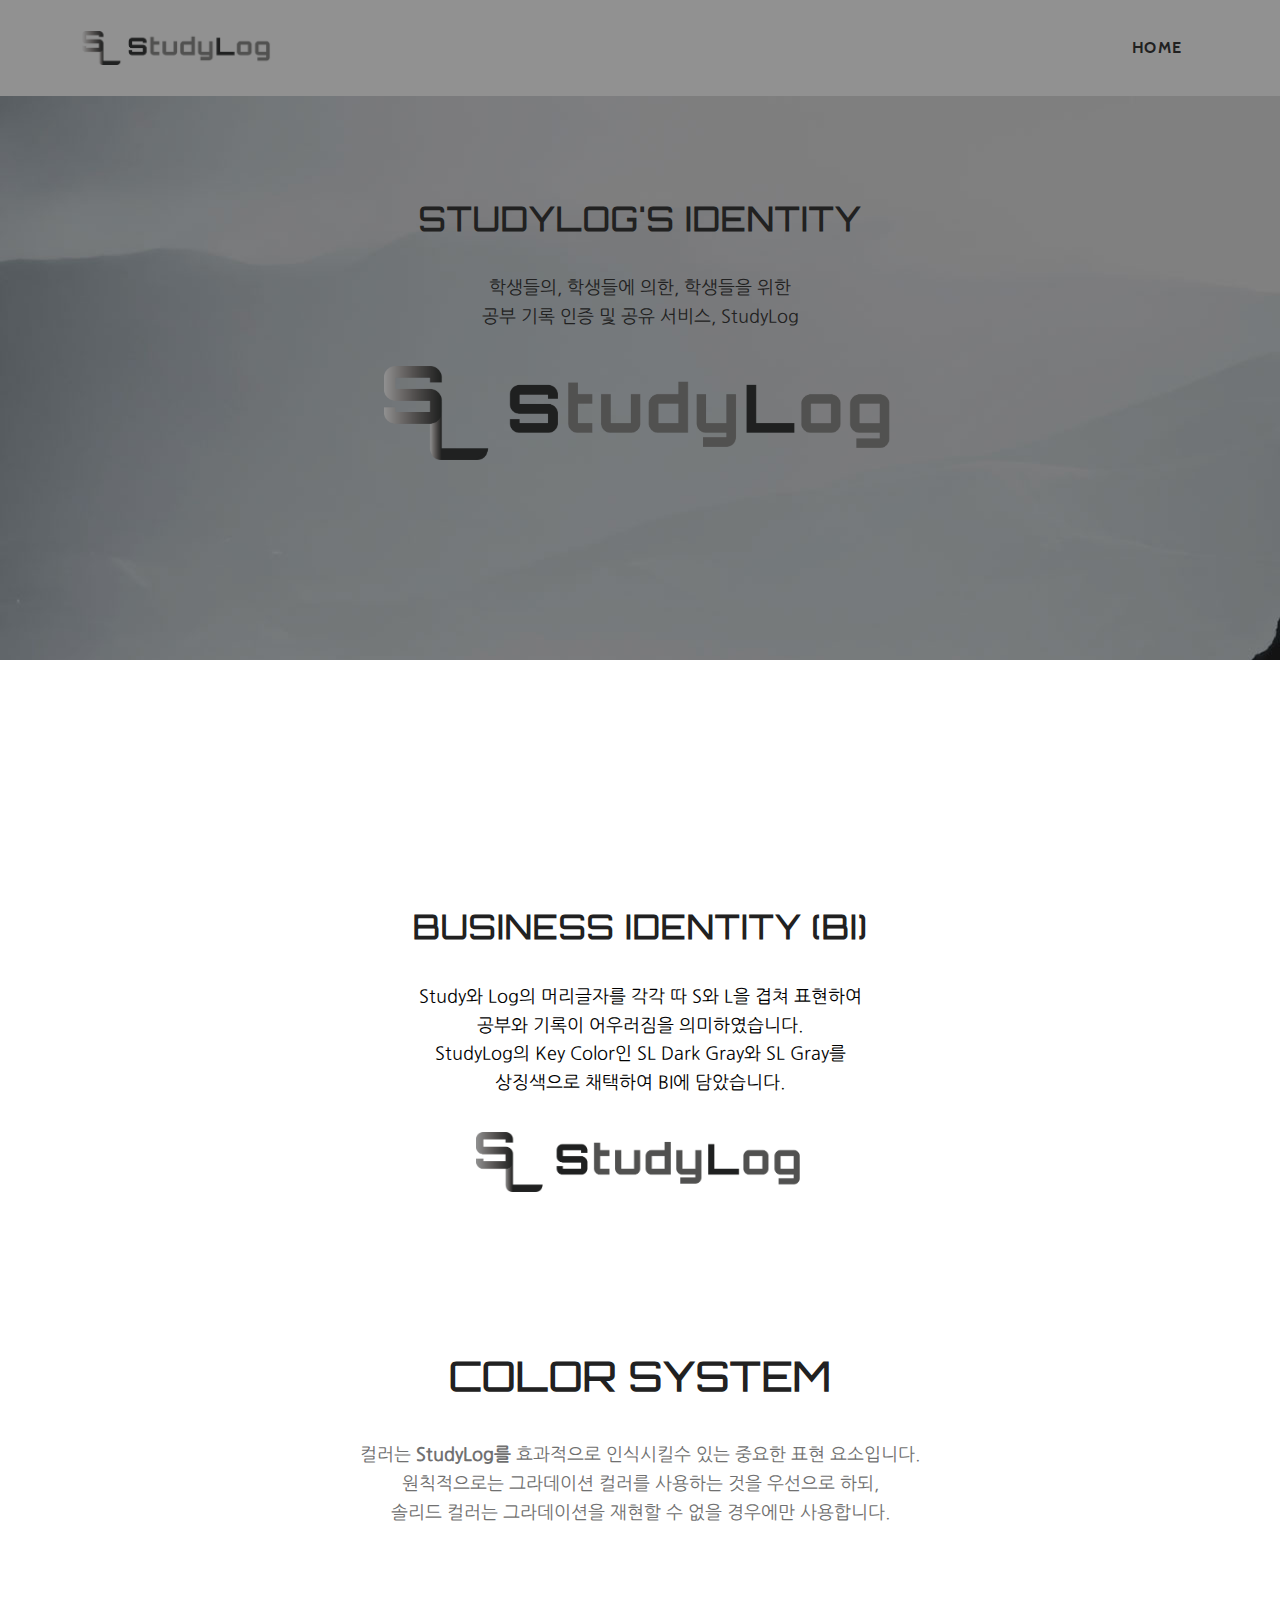
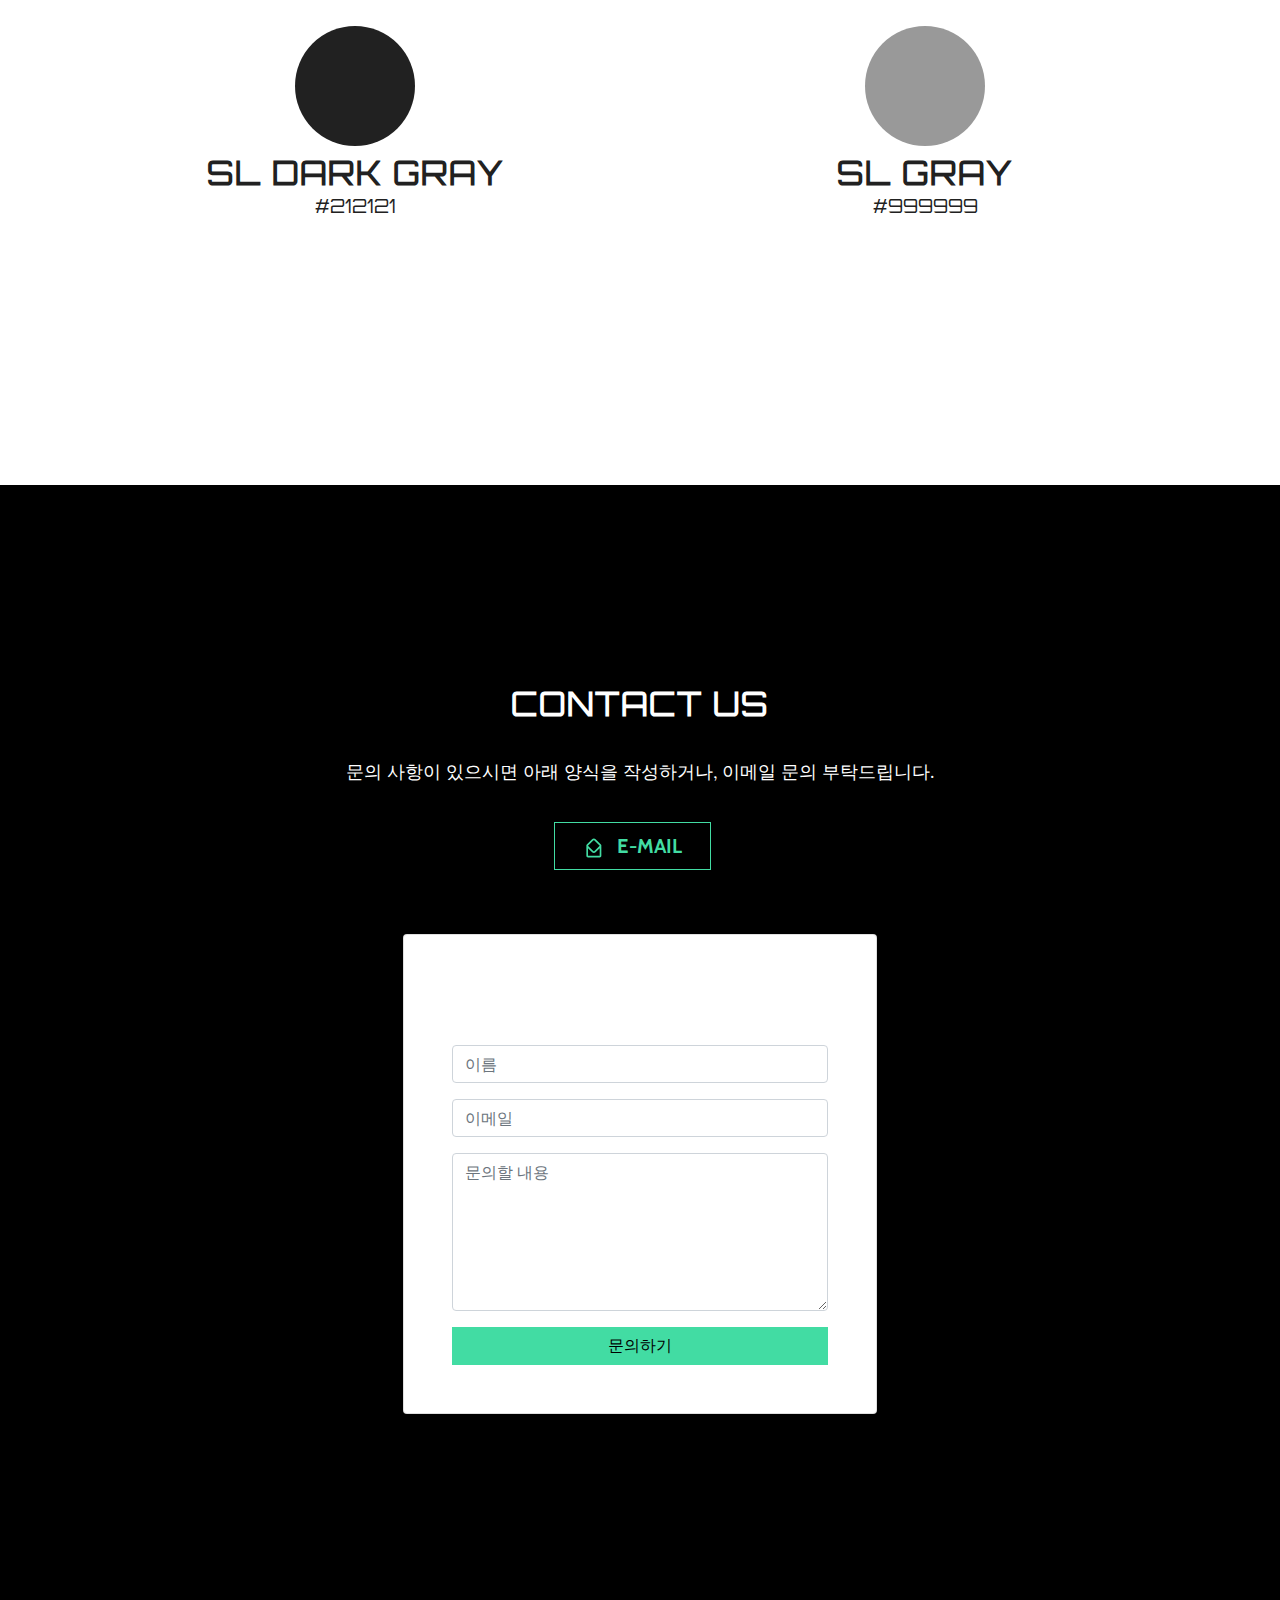
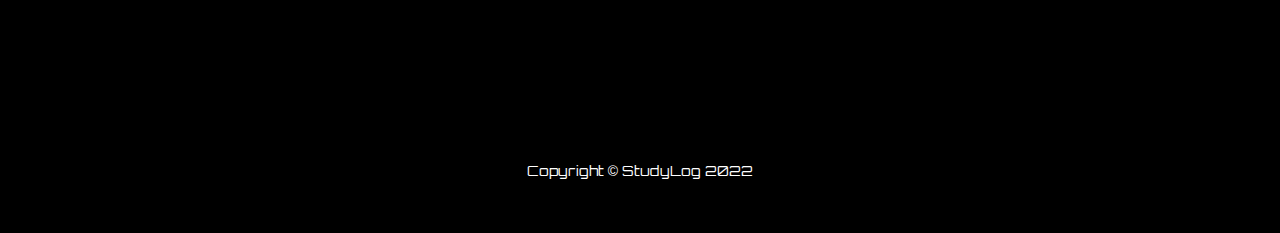
==== commit e5908b65: "Update identity.html" ====
--- a/identity.html
+++ b/identity.html
@@ -1,3 +1,3 @@
-<!DOCTYPE html><html><head><meta charset="utf-8"><meta name="viewport" content="width=device-width, initial-scale=1.0, shrink-to-fit=no"><title>Home - StudyLog</title><meta name="description" content="학생들의, 학생들에 의한, 학생들을 위한 공부 기록 인증 및 공유 서비스, StudyLog"><link rel="stylesheet" href="assets/bootstrap/css/bootstrap.min.css"><link rel="stylesheet" href="assets/fonts/font-awesome.min.css"><link rel="stylesheet" href="assets/css/styles.min.css"></head><body id="page-top" data-bs-spy="scroll" data-bs-target="#mainNav" data-bs-offset="77"><nav class="navbar navbar-light navbar-expand-md fixed-top" id="mainNav" style="background: #919191;"><div class="container"><img src="assets/img/studylog%20logo%20long.png" style="width: 17%;"><a class="navbar-brand" href="#"></a><button data-bs-toggle="collapse" class="navbar-toggler navbar-toggler-right" data-bs-target="#navbarResponsive" type="button" aria-controls="navbarResponsive" aria-expanded="false" aria-label="Toggle navigation" value="Menu"><i class="fa fa-bars"></i></button><div class="collapse navbar-collapse" id="navbarResponsive"><ul class="navbar-nav ms-auto"><li class="nav-item nav-link" style="color: #212121;"><a class="nav-link" href="index.html" style="color: #212121;">Home</a></li></ul></div></div></nav><section class="text-center content-section" id="about" style="background: url(&quot;assets/img/intro-bg.jpg&quot;);"><div class="container"><div class="row"><div class="col-lg-8 mx-auto" style="padding: 0px 0px;"><h2 style="font-family: Orbitron, sans-serif;color: #212121;">StudyLog's Identity</h2><p style="font-family: 'Nanum Gothic', sans-serif;color: #212121;">StudyLog는 현재 고등학교에 재학중인 학생들이 만든<br>공부 기록 인증 및 공유 서비스입니다.</p><p style="font-family: 'Nanum Gothic', sans-serif;"></p><p style="font-family: 'Nanum Gothic', sans-serif;"></p></div></div></div><img src="assets/img/studylog%20logo%20long.png" style="width: 40%;"></section><section class="text-center download-section content-section" id="download" style="background: #ffffff;"><div class="container py-4 py-xl-5"><div class="row mb-5"><div class="col-md-8 col-xl-6 text-center mx-auto"><h2 style="font-family: Orbitron, sans-serif;color: #212121;">BUsiness Identity (BI)</h2><p class="w-lg-50" style="font-family: 'Nanum Gothic', sans-serif;color: rgb(0,0,0);">Study와 Log의 머리글자를 각각 따 S와 L을 겹쳐 표현하여<br>공부와 기록이 어우러짐을 의미하였습니다.<br>StudyLog의 Key Color인 SL Dark Gray와 SL Gray를<br>상징색으로 채택하여 BI에 담았습니다.</p><img src="assets/img/studylog%20logo%20long.png" style="width: 60%;"></div></div></div><div class="container"><div class="col-lg-8 mx-auto"><small>&nbsp;&nbsp;</small><h1 style="margin: 40px;font-family: Orbitron, sans-serif;color: #212121;">Color System</h1><p style="font-family: 'Nanum Gothic', sans-serif;color: #212121;"><span style="color: rgb(112, 112, 112);">컬러는 </span><strong><span style="color: rgb(112, 112, 112);">StudyLog를</span></strong><span style="color: rgb(112, 112, 112);">&nbsp;효과적으로 인식시킬수 있는 중요한 표현 요소입니다.</span><br><span style="color: rgb(112, 112, 112);">원칙적으로는 그라데이션 컬러를 사용하는 것을 우선으로 하되,</span><br><span style="color: rgb(112, 112, 112);">솔리드 컬러는 그라데이션을 재현할 수 없을 경우에만 사용합니다.</span></p></div></div><div class="container py-4 py-xl-5"><div class="row gy-4 row-cols-2 row-cols-md-4"><div class="col" style="width: 50%;"><div class="text-center d-flex flex-column justify-content-center align-items-center py-3"><div class="bs-icon-xl bs-icon-circle bs-icon-primary d-flex flex-shrink-0 justify-content-center align-items-center d-inline-block mb-2 bs-icon lg" style="width: 120px;height: 120px;background: #212121;"></div><div class="px-3"><h2 class="fw-bold mb-0" style="color: #212121;font-family: Orbitron, sans-serif;">SL Dark GrAy</h2><p class="mb-0" style="color: #212121;font-family: Orbitron, sans-serif;">#212121</p></div></div></div><div class="col" style="color: #212121;width: 50%;"><div class="text-center d-flex flex-column justify-content-center align-items-center py-3" style="color: #212121;"><div class="bs-icon-xl bs-icon-circle bs-icon-primary d-flex flex-shrink-0 justify-content-center align-items-center d-inline-block mb-2 bs-icon lg" style="color: #212121;width: 120px;height: 120px;background: #999999;"></div><div class="px-3" style="color: #212121;"><h2 class="fw-bold mb-0" style="color: #212121;font-family: Orbitron, sans-serif;">SL Gray</h2><p class="mb-0" style="color: #212121;font-family: Orbitron, sans-serif;">#999999</p></div></div></div></div></div></section><section class="text-center content-section" id="contact"><div class="container"><div class="row"><div class="col-lg-8 mx-auto"><h2 style="font-family: Orbitron, sans-serif;">Contact us</h2><p>문의 사항이 있으시면 아래 양식을 작성하거나, 이메일 문의 부탁드립니다.</p><ul class="list-inline banner-social-buttons"><li class="list-inline-item">&nbsp;<button class="btn btn-primary btn-lg btn-default" type="button"><svg xmlns="http://www.w3.org/2000/svg" width="1em" height="1em" viewBox="0 0 24 24" fill="none" class="fa-fw">
+<!DOCTYPE html><html><head><meta charset="utf-8"><meta name="viewport" content="width=device-width, initial-scale=1.0, shrink-to-fit=no"><title>Home - StudyLog</title><meta name="description" content="학생들의, 학생들에 의한, 학생들을 위한 공부 기록 인증 및 공유 서비스, StudyLog"><link rel="stylesheet" href="assets/bootstrap/css/bootstrap.min.css"><link rel="stylesheet" href="assets/fonts/font-awesome.min.css"><link rel="stylesheet" href="assets/css/styles.min.css"></head><body id="page-top" data-bs-spy="scroll" data-bs-target="#mainNav" data-bs-offset="77"><nav class="navbar navbar-light navbar-expand-md fixed-top" id="mainNav" style="background: #919191;"><div class="container"><img src="assets/img/studylog%20logo%20long.png" style="width: 17%;"><a class="navbar-brand" href="#"></a><button data-bs-toggle="collapse" class="navbar-toggler navbar-toggler-right" data-bs-target="#navbarResponsive" type="button" aria-controls="navbarResponsive" aria-expanded="false" aria-label="Toggle navigation" value="Menu"><i class="fa fa-bars"></i></button><div class="collapse navbar-collapse" id="navbarResponsive"><ul class="navbar-nav ms-auto"><li class="nav-item nav-link" style="color: #212121;"><a class="nav-link" href="index.html" style="color: #212121;">Home</a></li></ul></div></div></nav><section class="text-center content-section" id="about" style="background: url(&quot;assets/img/intro-bg.jpg&quot;);"><div class="container"><div class="row"><div class="col-lg-8 mx-auto" style="padding: 0px 0px;"><h2 style="font-family: Orbitron, sans-serif;color: #212121;">StudyLog's Identity</h2><p style="font-family: 'Nanum Gothic', sans-serif;color: #212121;">학생들의, 학생들에 의한, 학생들을 위한<br>공부 기록 인증 및 공유 서비스, StudyLog</p><p style="font-family: 'Nanum Gothic', sans-serif;"></p><p style="font-family: 'Nanum Gothic', sans-serif;"></p></div></div></div><img src="assets/img/studylog%20logo%20long.png" style="width: 40%;"></section><section class="text-center download-section content-section" id="download" style="background: #ffffff;"><div class="container py-4 py-xl-5"><div class="row mb-5"><div class="col-md-8 col-xl-6 text-center mx-auto"><h2 style="font-family: Orbitron, sans-serif;color: #212121;">BUsiness Identity (BI)</h2><p class="w-lg-50" style="font-family: 'Nanum Gothic', sans-serif;color: rgb(0,0,0);">Study와 Log의 머리글자를 각각 따 S와 L을 겹쳐 표현하여<br>공부와 기록이 어우러짐을 의미하였습니다.<br>StudyLog의 Key Color인 SL Dark Gray와 SL Gray를<br>상징색으로 채택하여 BI에 담았습니다.</p><img src="assets/img/studylog%20logo%20long.png" style="width: 60%;"></div></div></div><div class="container"><div class="col-lg-8 mx-auto"><small>&nbsp;&nbsp;</small><h1 style="margin: 40px;font-family: Orbitron, sans-serif;color: #212121;">Color System</h1><p style="font-family: 'Nanum Gothic', sans-serif;color: #212121;"><span style="color: rgb(112, 112, 112);">컬러는 </span><strong><span style="color: rgb(112, 112, 112);">StudyLog를</span></strong><span style="color: rgb(112, 112, 112);">&nbsp;효과적으로 인식시킬수 있는 중요한 표현 요소입니다.</span><br><span style="color: rgb(112, 112, 112);">원칙적으로는 그라데이션 컬러를 사용하는 것을 우선으로 하되,</span><br><span style="color: rgb(112, 112, 112);">솔리드 컬러는 그라데이션을 재현할 수 없을 경우에만 사용합니다.</span></p></div></div><div class="container py-4 py-xl-5"><div class="row gy-4 row-cols-2 row-cols-md-4"><div class="col" style="width: 50%;"><div class="text-center d-flex flex-column justify-content-center align-items-center py-3"><div class="bs-icon-xl bs-icon-circle bs-icon-primary d-flex flex-shrink-0 justify-content-center align-items-center d-inline-block mb-2 bs-icon lg" style="width: 120px;height: 120px;background: #212121;"></div><div class="px-3"><h2 class="fw-bold mb-0" style="color: #212121;font-family: Orbitron, sans-serif;">SL Dark GrAy</h2><p class="mb-0" style="color: #212121;font-family: Orbitron, sans-serif;">#212121</p></div></div></div><div class="col" style="color: #212121;width: 50%;"><div class="text-center d-flex flex-column justify-content-center align-items-center py-3" style="color: #212121;"><div class="bs-icon-xl bs-icon-circle bs-icon-primary d-flex flex-shrink-0 justify-content-center align-items-center d-inline-block mb-2 bs-icon lg" style="color: #212121;width: 120px;height: 120px;background: #999999;"></div><div class="px-3" style="color: #212121;"><h2 class="fw-bold mb-0" style="color: #212121;font-family: Orbitron, sans-serif;">SL Gray</h2><p class="mb-0" style="color: #212121;font-family: Orbitron, sans-serif;">#999999</p></div></div></div></div></div></section><section class="text-center content-section" id="contact"><div class="container"><div class="row"><div class="col-lg-8 mx-auto"><h2 style="font-family: Orbitron, sans-serif;">Contact us</h2><p>문의 사항이 있으시면 아래 양식을 작성하거나, 이메일 문의 부탁드립니다.</p><ul class="list-inline banner-social-buttons"><li class="list-inline-item">&nbsp;<button class="btn btn-primary btn-lg btn-default" type="button"><svg xmlns="http://www.w3.org/2000/svg" width="1em" height="1em" viewBox="0 0 24 24" fill="none" class="fa-fw">
   <path fill-rule="evenodd" clip-rule="evenodd" d="M3.05002 10.0151C2.79178 9.30708 2.94668 8.48233 3.51474 7.91427L9.8787 1.55031C11.0503 0.378738 12.9498 0.378738 14.1213 1.55031L20.4853 7.91427C21.0534 8.48239 21.2083 9.30727 20.9499 10.0154C20.9824 10.1139 20.9999 10.2191 20.9999 10.3285V21.3285C20.9999 22.4331 20.1045 23.3285 18.9999 23.3285H4.99994C3.89537 23.3285 2.99994 22.4331 2.99994 21.3285V10.3285C2.99994 10.219 3.01752 10.1137 3.05002 10.0151ZM4.92896 9.32848L11.2929 2.96452C11.6834 2.574 12.3166 2.574 12.7071 2.96452L19.0711 9.32848H19.0408V9.3588L12.7071 15.6924C12.3166 16.083 11.6834 16.083 11.2929 15.6924L4.92896 9.32848ZM18.9999 12.2281L14.1213 17.1067C12.9498 18.2782 11.0503 18.2782 9.8787 17.1067L4.99994 12.2279L4.99994 21.3285H18.9999V12.2281Z" fill="currentColor"></path>
 </svg><span class="network-name">&nbsp; E-mail</span></button></li><li class="list-inline-item"></li><li class="list-inline-item">&nbsp;</li></ul><section class="position-relative py-4 py-xl-5"><div class="container position-relative"><div class="row d-flex justify-content-center"><div class="col-md-8 col-lg-6 col-xl-5 col-xxl-4" style="width: 70%;"><div class="card mb-5"><div class="card-body p-sm-5"><h2 class="text-center mb-4">Contact us</h2><form data-bss-recipient="dba1caedeb3ff2e4b252d67a62f9c3d3" data-bss-loading-message="전송중.." data-bss-success-title="완료" data-bss-success-message="문의가 전송되었습니다. 빠른 시일 내에 답변드리겠습니다." data-bss-error-title="오류" data-bss-error-message="오류가 발생했습니다. 다시 시도해 주세요." data-bss-filesize-message="파일 용량이 너무 큽니다." data-bss-empty-form-message="모든 칸을 채워주세요." data-bss-close="닫기"><div class="mb-3"><input class="form-control" type="text" id="name-2" placeholder="이름" name="name"></div><div class="mb-3"><input class="form-control" type="email" id="email-2" name="email" placeholder="이메일"></div><div class="mb-3"><textarea class="form-control" id="message-2" name="message" rows="6" placeholder="문의할 내용"></textarea></div><div><button class="btn btn-primary d-block w-100" type="submit">문의하기</button></div></form></div></div></div></div></div></section></div></div></div></section><div class="map-clean"></div><footer><div class="container text-center"><p style="font-family: Orbitron, sans-serif;">Copyright ©&nbsp;StudyLog 2022</p></div></footer><script src="assets/bootstrap/js/bootstrap.min.js"></script><script src="assets/js/smart-forms.min.js"></script><script src="assets/js/script.min.js"></script></body></html>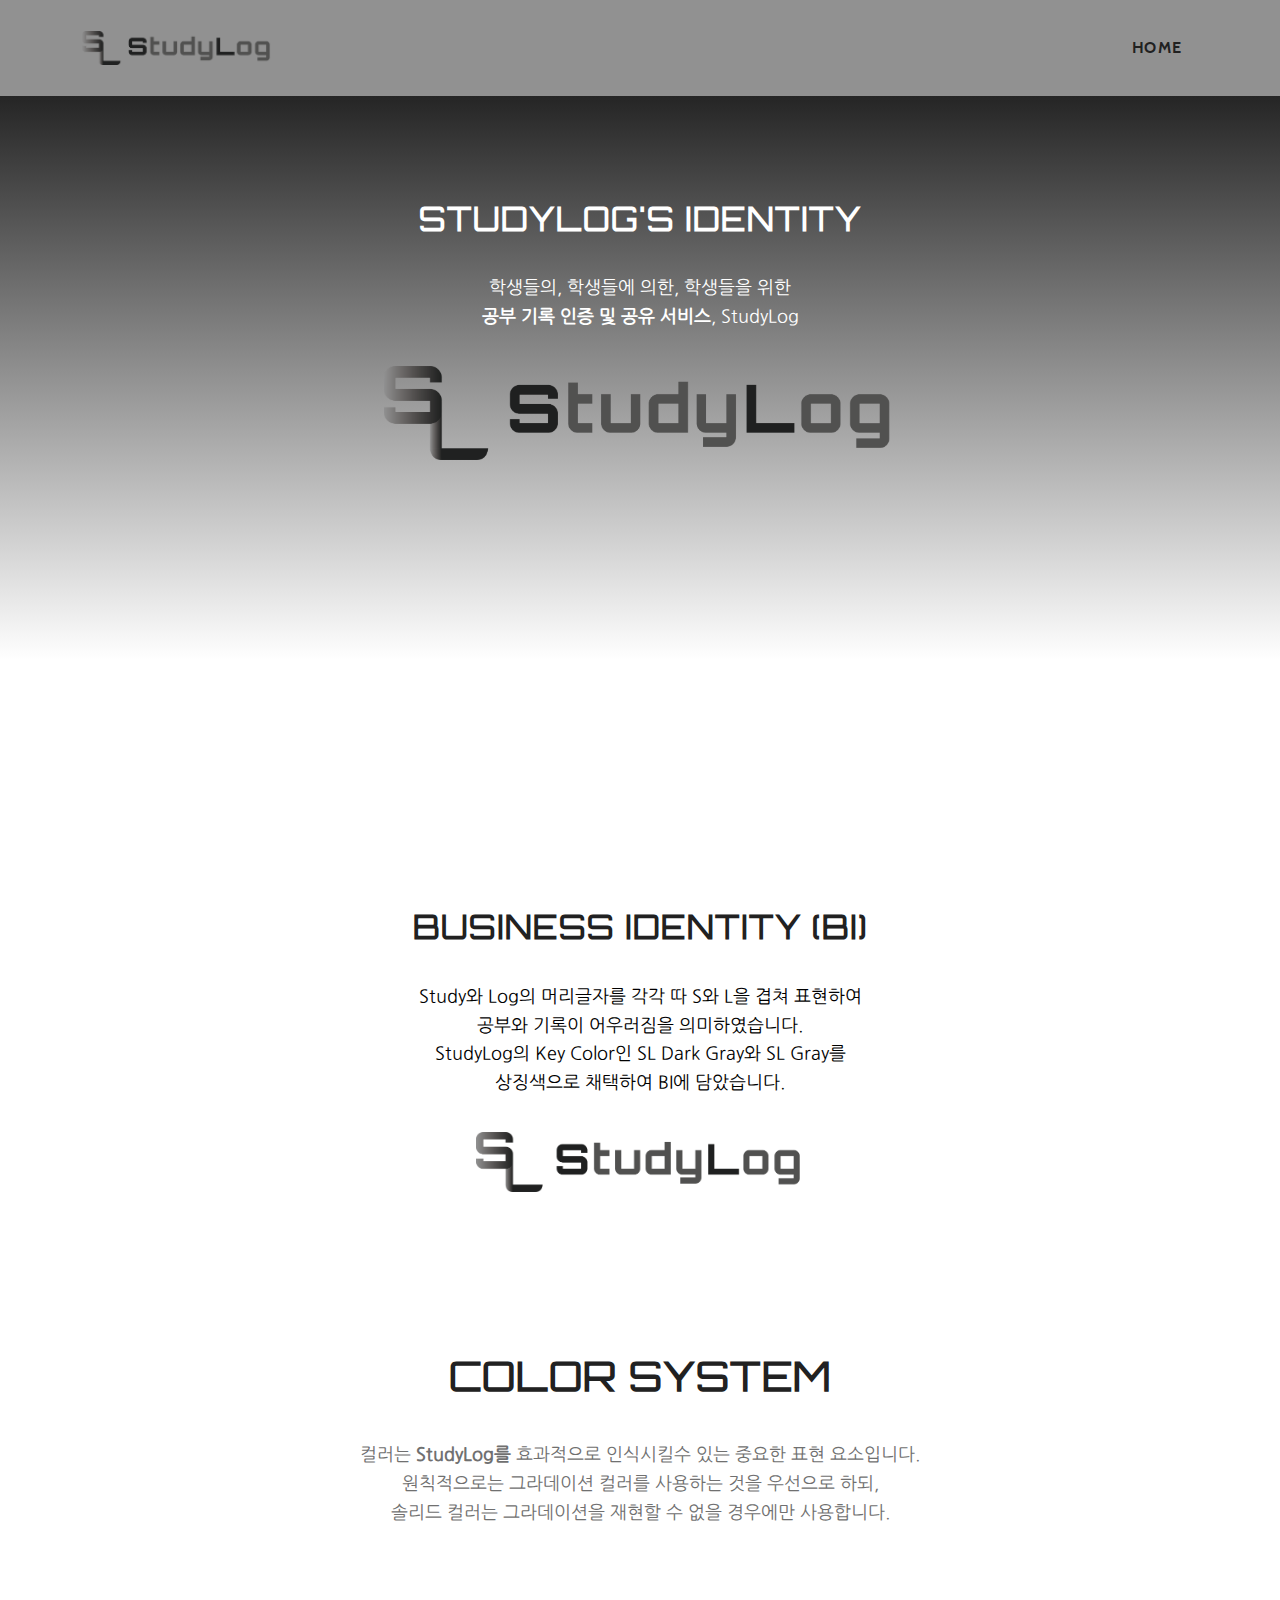
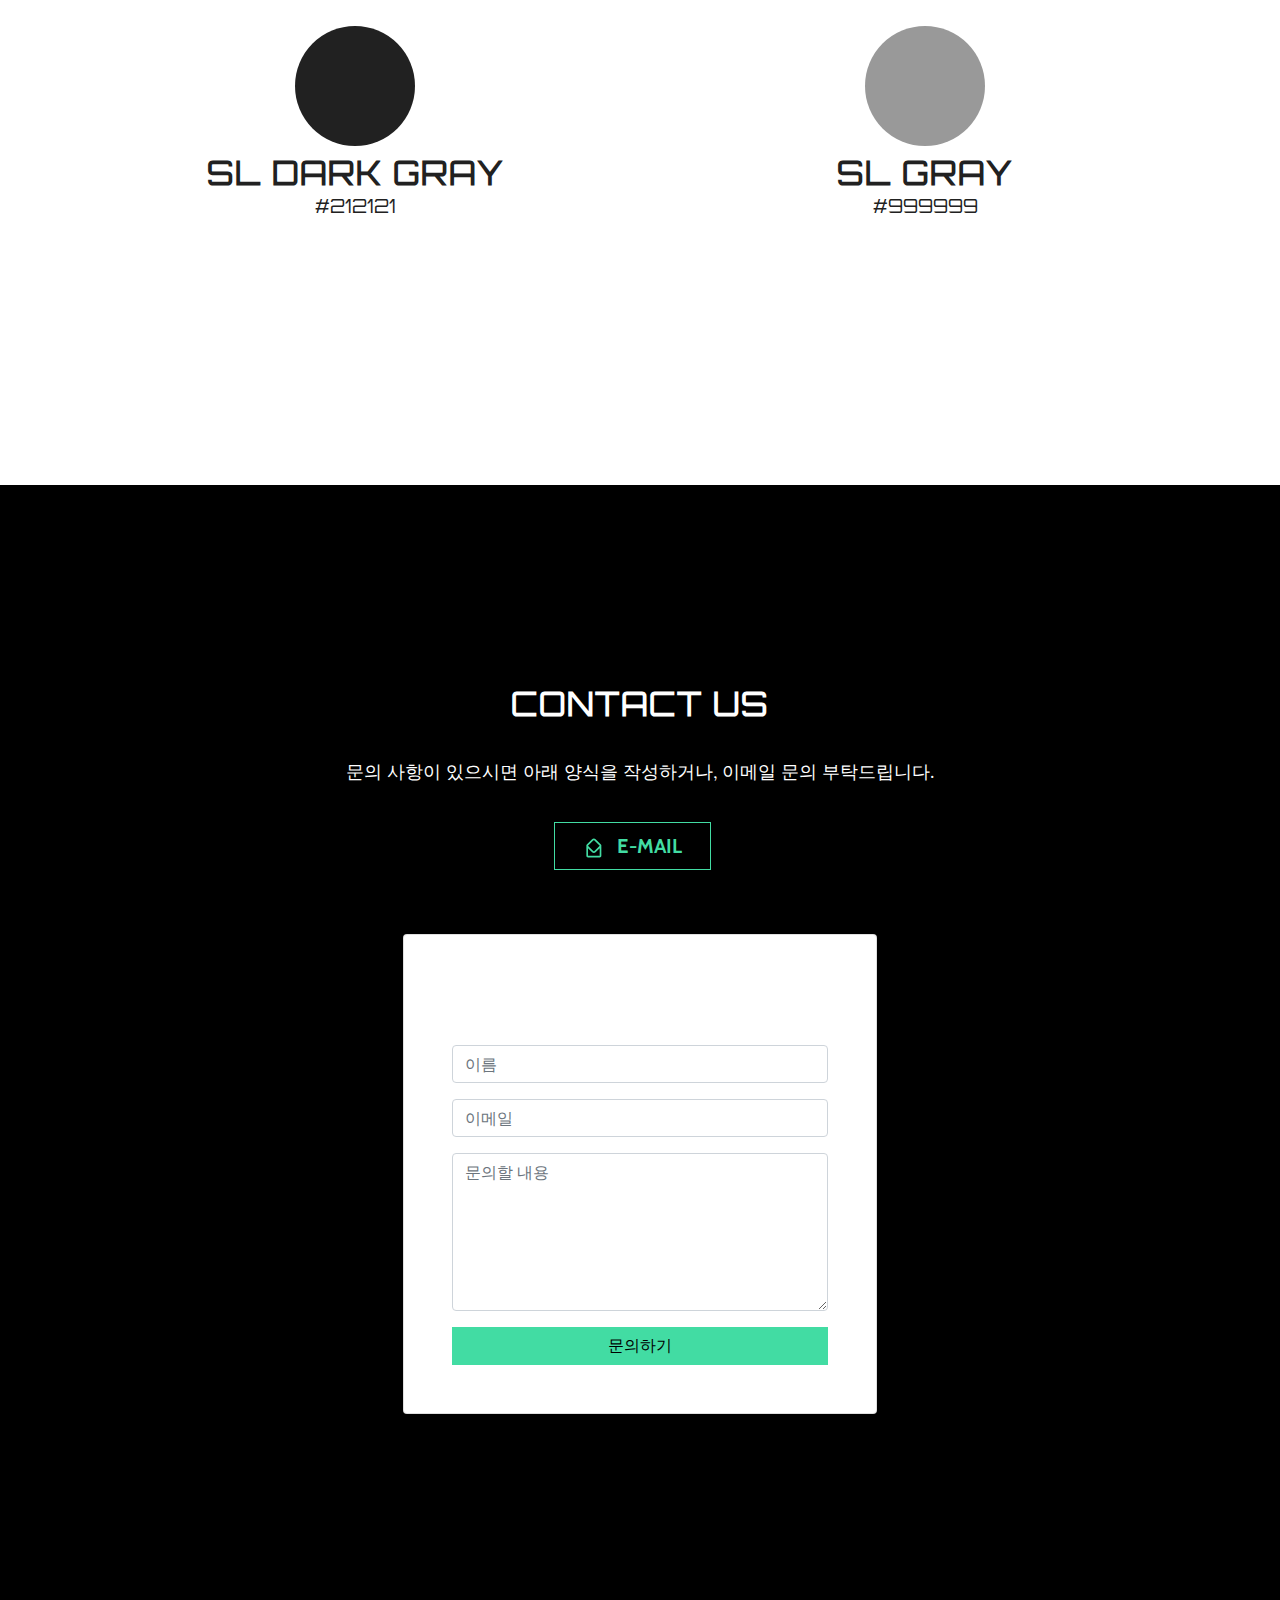
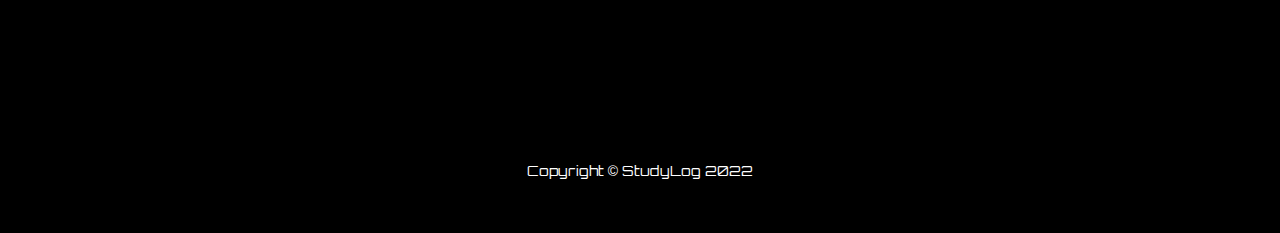
==== commit 73df7cbf: "Design change" ====
--- a/identity.html
+++ b/identity.html
@@ -1,3 +1,3 @@
-<!DOCTYPE html><html><head><meta charset="utf-8"><meta name="viewport" content="width=device-width, initial-scale=1.0, shrink-to-fit=no"><title>Home - StudyLog</title><meta name="description" content="학생들의, 학생들에 의한, 학생들을 위한 공부 기록 인증 및 공유 서비스, StudyLog"><link rel="stylesheet" href="assets/bootstrap/css/bootstrap.min.css"><link rel="stylesheet" href="assets/fonts/font-awesome.min.css"><link rel="stylesheet" href="assets/css/styles.min.css"></head><body id="page-top" data-bs-spy="scroll" data-bs-target="#mainNav" data-bs-offset="77"><nav class="navbar navbar-light navbar-expand-md fixed-top" id="mainNav" style="background: #919191;"><div class="container"><img src="assets/img/studylog%20logo%20long.png" style="width: 17%;"><a class="navbar-brand" href="#"></a><button data-bs-toggle="collapse" class="navbar-toggler navbar-toggler-right" data-bs-target="#navbarResponsive" type="button" aria-controls="navbarResponsive" aria-expanded="false" aria-label="Toggle navigation" value="Menu"><i class="fa fa-bars"></i></button><div class="collapse navbar-collapse" id="navbarResponsive"><ul class="navbar-nav ms-auto"><li class="nav-item nav-link" style="color: #212121;"><a class="nav-link" href="index.html" style="color: #212121;">Home</a></li></ul></div></div></nav><section class="text-center content-section" id="about" style="background: url(&quot;assets/img/intro-bg.jpg&quot;);"><div class="container"><div class="row"><div class="col-lg-8 mx-auto" style="padding: 0px 0px;"><h2 style="font-family: Orbitron, sans-serif;color: #212121;">StudyLog's Identity</h2><p style="font-family: 'Nanum Gothic', sans-serif;color: #212121;">학생들의, 학생들에 의한, 학생들을 위한<br>공부 기록 인증 및 공유 서비스, StudyLog</p><p style="font-family: 'Nanum Gothic', sans-serif;"></p><p style="font-family: 'Nanum Gothic', sans-serif;"></p></div></div></div><img src="assets/img/studylog%20logo%20long.png" style="width: 40%;"></section><section class="text-center download-section content-section" id="download" style="background: #ffffff;"><div class="container py-4 py-xl-5"><div class="row mb-5"><div class="col-md-8 col-xl-6 text-center mx-auto"><h2 style="font-family: Orbitron, sans-serif;color: #212121;">BUsiness Identity (BI)</h2><p class="w-lg-50" style="font-family: 'Nanum Gothic', sans-serif;color: rgb(0,0,0);">Study와 Log의 머리글자를 각각 따 S와 L을 겹쳐 표현하여<br>공부와 기록이 어우러짐을 의미하였습니다.<br>StudyLog의 Key Color인 SL Dark Gray와 SL Gray를<br>상징색으로 채택하여 BI에 담았습니다.</p><img src="assets/img/studylog%20logo%20long.png" style="width: 60%;"></div></div></div><div class="container"><div class="col-lg-8 mx-auto"><small>&nbsp;&nbsp;</small><h1 style="margin: 40px;font-family: Orbitron, sans-serif;color: #212121;">Color System</h1><p style="font-family: 'Nanum Gothic', sans-serif;color: #212121;"><span style="color: rgb(112, 112, 112);">컬러는 </span><strong><span style="color: rgb(112, 112, 112);">StudyLog를</span></strong><span style="color: rgb(112, 112, 112);">&nbsp;효과적으로 인식시킬수 있는 중요한 표현 요소입니다.</span><br><span style="color: rgb(112, 112, 112);">원칙적으로는 그라데이션 컬러를 사용하는 것을 우선으로 하되,</span><br><span style="color: rgb(112, 112, 112);">솔리드 컬러는 그라데이션을 재현할 수 없을 경우에만 사용합니다.</span></p></div></div><div class="container py-4 py-xl-5"><div class="row gy-4 row-cols-2 row-cols-md-4"><div class="col" style="width: 50%;"><div class="text-center d-flex flex-column justify-content-center align-items-center py-3"><div class="bs-icon-xl bs-icon-circle bs-icon-primary d-flex flex-shrink-0 justify-content-center align-items-center d-inline-block mb-2 bs-icon lg" style="width: 120px;height: 120px;background: #212121;"></div><div class="px-3"><h2 class="fw-bold mb-0" style="color: #212121;font-family: Orbitron, sans-serif;">SL Dark GrAy</h2><p class="mb-0" style="color: #212121;font-family: Orbitron, sans-serif;">#212121</p></div></div></div><div class="col" style="color: #212121;width: 50%;"><div class="text-center d-flex flex-column justify-content-center align-items-center py-3" style="color: #212121;"><div class="bs-icon-xl bs-icon-circle bs-icon-primary d-flex flex-shrink-0 justify-content-center align-items-center d-inline-block mb-2 bs-icon lg" style="color: #212121;width: 120px;height: 120px;background: #999999;"></div><div class="px-3" style="color: #212121;"><h2 class="fw-bold mb-0" style="color: #212121;font-family: Orbitron, sans-serif;">SL Gray</h2><p class="mb-0" style="color: #212121;font-family: Orbitron, sans-serif;">#999999</p></div></div></div></div></div></section><section class="text-center content-section" id="contact"><div class="container"><div class="row"><div class="col-lg-8 mx-auto"><h2 style="font-family: Orbitron, sans-serif;">Contact us</h2><p>문의 사항이 있으시면 아래 양식을 작성하거나, 이메일 문의 부탁드립니다.</p><ul class="list-inline banner-social-buttons"><li class="list-inline-item">&nbsp;<button class="btn btn-primary btn-lg btn-default" type="button"><svg xmlns="http://www.w3.org/2000/svg" width="1em" height="1em" viewBox="0 0 24 24" fill="none" class="fa-fw">
+<!DOCTYPE html><html><head><meta charset="utf-8"><meta name="viewport" content="width=device-width, initial-scale=1.0, shrink-to-fit=no"><title>Home - StudyLog</title><meta name="description" content="학생들의, 학생들에 의한, 학생들을 위한 공부 기록 인증 및 공유 서비스, StudyLog"><link rel="stylesheet" href="assets/bootstrap/css/bootstrap.min.css"><link rel="stylesheet" href="assets/fonts/font-awesome.min.css"><link rel="stylesheet" href="https://cdnjs.cloudflare.com/ajax/libs/animate.css/3.5.2/animate.min.css"><link rel="stylesheet" href="assets/css/styles.min.css"></head><body id="page-top" data-bs-spy="scroll" data-bs-target="#mainNav" data-bs-offset="77"><nav class="navbar navbar-light navbar-expand-md fixed-top" id="mainNav" style="background: #919191;"><div class="container"><img src="assets/img/studylog%20logo%20long.png" style="width: 17%;"><a class="navbar-brand" href="#"></a><button data-bs-toggle="collapse" class="navbar-toggler navbar-toggler-right" data-bs-target="#navbarResponsive" type="button" aria-controls="navbarResponsive" aria-expanded="false" aria-label="Toggle navigation" value="Menu"><i class="fa fa-bars"></i></button><div class="collapse navbar-collapse" id="navbarResponsive"><ul class="navbar-nav ms-auto"><li class="nav-item nav-link" style="color: #212121;"><a class="nav-link" href="index.html" style="color: #212121;">Home</a></li></ul></div></div></nav><section class="text-center content-section" id="about" style="background: linear-gradient(black, white), #ffffff;"><div class="container"><div class="row"><div class="col-lg-8 mx-auto" style="padding: 0px 0px;"><h2 style="font-family: Orbitron, sans-serif;color: #ffffff;">StudyLog's Identity</h2><p style="font-family: 'Nanum Gothic', sans-serif;color: #999999;border-color: #ffffff;"><span style="color: rgb(255, 255, 255);">학생들의, 학생들에 의한, 학생들을 위한</span><br><strong><span style="color: rgb(255, 255, 255);">공부 기록 인증 및 공유 서비스</span></strong><span style="color: rgb(255, 255, 255);">, StudyLog</span></p><p style="font-family: 'Nanum Gothic', sans-serif;"></p><p style="font-family: 'Nanum Gothic', sans-serif;"></p></div></div></div><img src="assets/img/studylog%20logo%20long.png" style="width: 40%;"></section><section class="text-center download-section content-section" id="download" style="background: #ffffff;"><div class="container py-4 py-xl-5"><div class="row mb-5"><div class="col-md-8 col-xl-6 text-center mx-auto"><h2 style="font-family: Orbitron, sans-serif;color: #212121;">BUsiness Identity (BI)</h2><p class="w-lg-50" style="font-family: 'Nanum Gothic', sans-serif;color: rgb(0,0,0);">Study와 Log의 머리글자를 각각 따 S와 L을 겹쳐 표현하여<br>공부와 기록이 어우러짐을 의미하였습니다.<br>StudyLog의 Key Color인 SL Dark Gray와 SL Gray를<br>상징색으로 채택하여 BI에 담았습니다.</p><img src="assets/img/studylog%20logo%20long.png" style="width: 60%;"></div></div></div><div class="container"><div class="col-lg-8 mx-auto"><small>&nbsp;&nbsp;</small><h1 style="margin: 40px;font-family: Orbitron, sans-serif;color: #212121;">Color System</h1><p style="font-family: 'Nanum Gothic', sans-serif;color: #212121;"><span style="color: rgb(112, 112, 112);">컬러는 </span><strong><span style="color: rgb(112, 112, 112);">StudyLog를</span></strong><span style="color: rgb(112, 112, 112);">&nbsp;효과적으로 인식시킬수 있는 중요한 표현 요소입니다.</span><br><span style="color: rgb(112, 112, 112);">원칙적으로는 그라데이션 컬러를 사용하는 것을 우선으로 하되,</span><br><span style="color: rgb(112, 112, 112);">솔리드 컬러는 그라데이션을 재현할 수 없을 경우에만 사용합니다.</span></p></div></div><div class="container py-4 py-xl-5"><div class="row gy-4 row-cols-2 row-cols-md-4"><div class="col" style="width: 50%;"><div class="text-center d-flex flex-column justify-content-center align-items-center py-3"><div class="bs-icon-xl bs-icon-circle bs-icon-primary d-flex flex-shrink-0 justify-content-center align-items-center d-inline-block mb-2 bs-icon lg" style="width: 120px;height: 120px;background: #212121;"></div><div class="px-3"><h2 class="fw-bold mb-0" style="color: #212121;font-family: Orbitron, sans-serif;">SL Dark GrAy</h2><p class="mb-0" style="color: #212121;font-family: Orbitron, sans-serif;">#212121</p></div></div></div><div class="col" style="color: #212121;width: 50%;"><div class="text-center d-flex flex-column justify-content-center align-items-center py-3" style="color: #212121;"><div class="bs-icon-xl bs-icon-circle bs-icon-primary d-flex flex-shrink-0 justify-content-center align-items-center d-inline-block mb-2 bs-icon lg" style="color: #212121;width: 120px;height: 120px;background: #999999;"></div><div class="px-3" style="color: #212121;"><h2 class="fw-bold mb-0" style="color: #212121;font-family: Orbitron, sans-serif;">SL Gray</h2><p class="mb-0" style="color: #212121;font-family: Orbitron, sans-serif;">#999999</p></div></div></div></div></div></section><section class="text-center content-section" id="contact"><div class="container"><div class="row"><div class="col-lg-8 mx-auto"><h2 style="font-family: Orbitron, sans-serif;">Contact us</h2><p>문의 사항이 있으시면 아래 양식을 작성하거나, 이메일 문의 부탁드립니다.</p><ul class="list-inline banner-social-buttons"><li class="list-inline-item">&nbsp;<button class="btn btn-primary btn-lg btn-default" type="button"><svg xmlns="http://www.w3.org/2000/svg" width="1em" height="1em" viewBox="0 0 24 24" fill="none" class="fa-fw">
   <path fill-rule="evenodd" clip-rule="evenodd" d="M3.05002 10.0151C2.79178 9.30708 2.94668 8.48233 3.51474 7.91427L9.8787 1.55031C11.0503 0.378738 12.9498 0.378738 14.1213 1.55031L20.4853 7.91427C21.0534 8.48239 21.2083 9.30727 20.9499 10.0154C20.9824 10.1139 20.9999 10.2191 20.9999 10.3285V21.3285C20.9999 22.4331 20.1045 23.3285 18.9999 23.3285H4.99994C3.89537 23.3285 2.99994 22.4331 2.99994 21.3285V10.3285C2.99994 10.219 3.01752 10.1137 3.05002 10.0151ZM4.92896 9.32848L11.2929 2.96452C11.6834 2.574 12.3166 2.574 12.7071 2.96452L19.0711 9.32848H19.0408V9.3588L12.7071 15.6924C12.3166 16.083 11.6834 16.083 11.2929 15.6924L4.92896 9.32848ZM18.9999 12.2281L14.1213 17.1067C12.9498 18.2782 11.0503 18.2782 9.8787 17.1067L4.99994 12.2279L4.99994 21.3285H18.9999V12.2281Z" fill="currentColor"></path>
 </svg><span class="network-name">&nbsp; E-mail</span></button></li><li class="list-inline-item"></li><li class="list-inline-item">&nbsp;</li></ul><section class="position-relative py-4 py-xl-5"><div class="container position-relative"><div class="row d-flex justify-content-center"><div class="col-md-8 col-lg-6 col-xl-5 col-xxl-4" style="width: 70%;"><div class="card mb-5"><div class="card-body p-sm-5"><h2 class="text-center mb-4">Contact us</h2><form data-bss-recipient="dba1caedeb3ff2e4b252d67a62f9c3d3" data-bss-loading-message="전송중.." data-bss-success-title="완료" data-bss-success-message="문의가 전송되었습니다. 빠른 시일 내에 답변드리겠습니다." data-bss-error-title="오류" data-bss-error-message="오류가 발생했습니다. 다시 시도해 주세요." data-bss-filesize-message="파일 용량이 너무 큽니다." data-bss-empty-form-message="모든 칸을 채워주세요." data-bss-close="닫기"><div class="mb-3"><input class="form-control" type="text" id="name-2" placeholder="이름" name="name"></div><div class="mb-3"><input class="form-control" type="email" id="email-2" name="email" placeholder="이메일"></div><div class="mb-3"><textarea class="form-control" id="message-2" name="message" rows="6" placeholder="문의할 내용"></textarea></div><div><button class="btn btn-primary d-block w-100" type="submit">문의하기</button></div></form></div></div></div></div></div></section></div></div></div></section><div class="map-clean"></div><footer><div class="container text-center"><p style="font-family: Orbitron, sans-serif;">Copyright ©&nbsp;StudyLog 2022</p></div></footer><script src="assets/bootstrap/js/bootstrap.min.js"></script><script src="assets/js/smart-forms.min.js"></script><script src="assets/js/script.min.js"></script></body></html>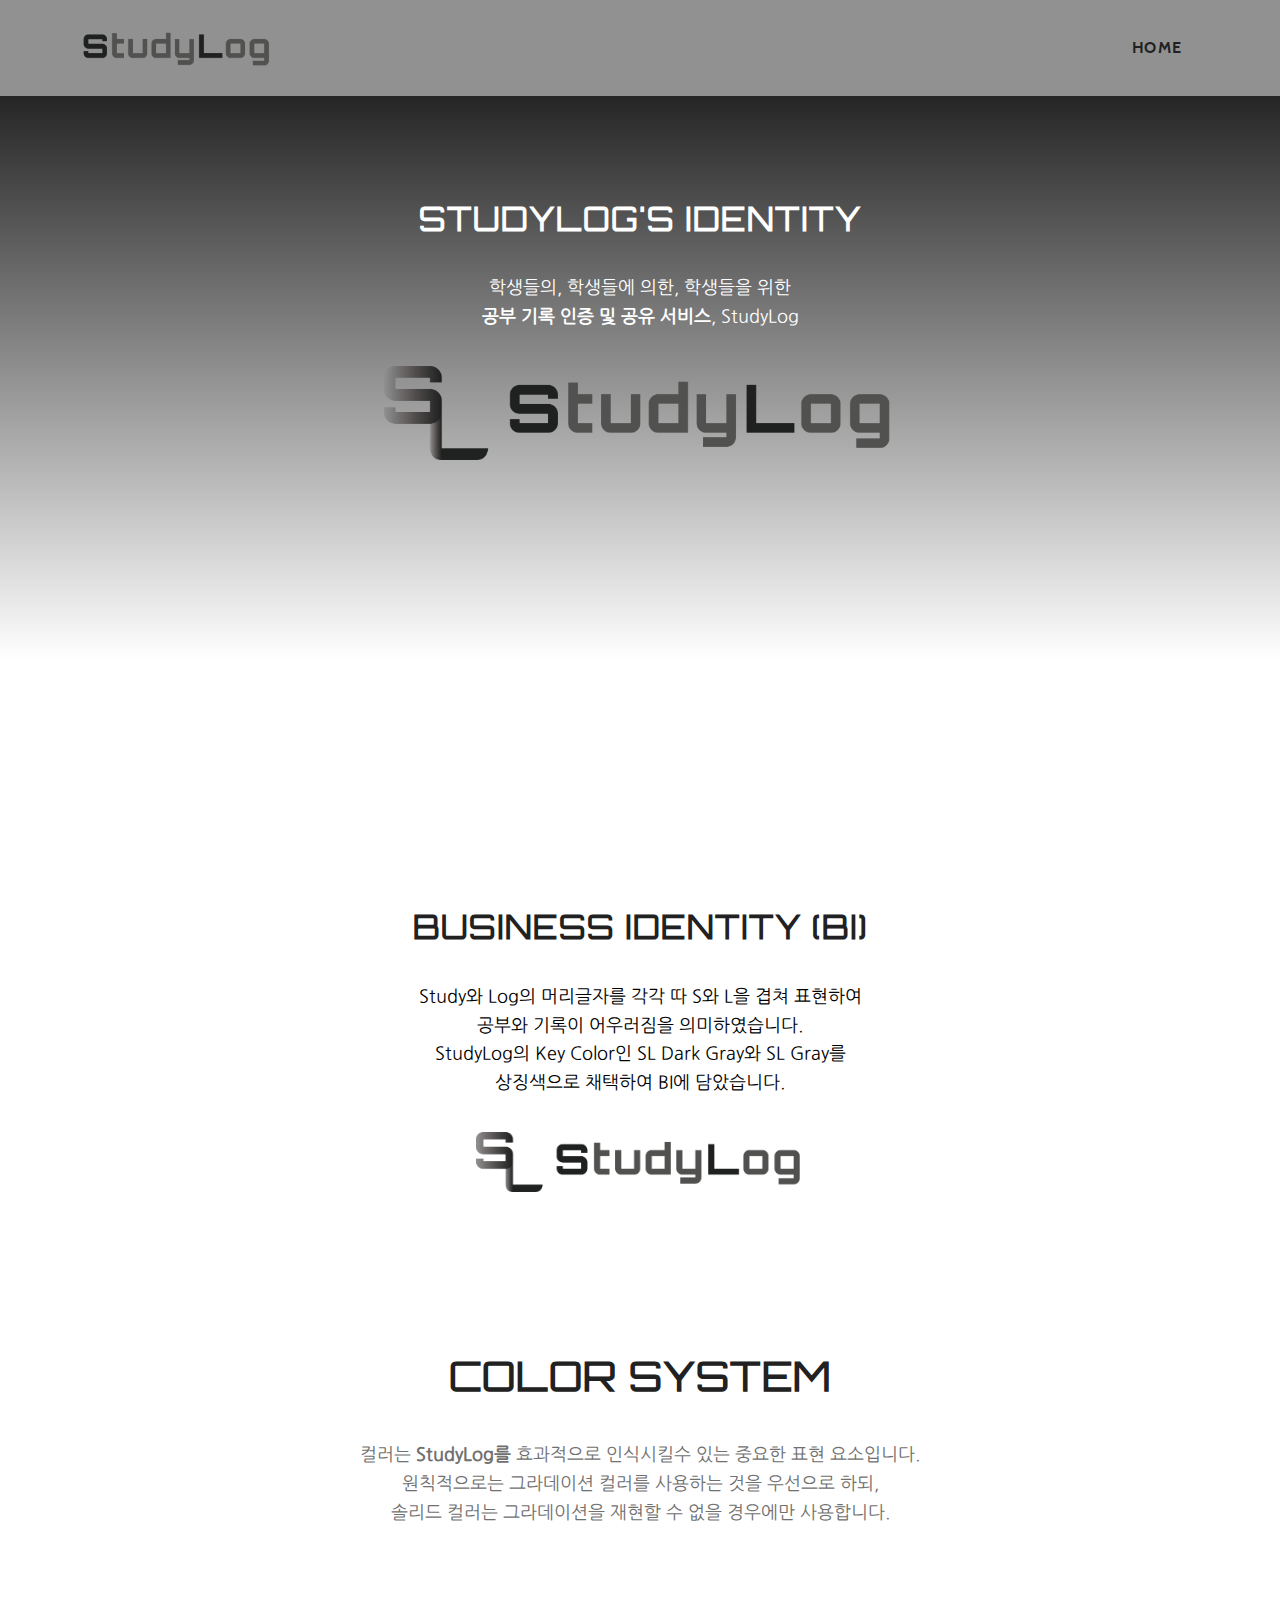
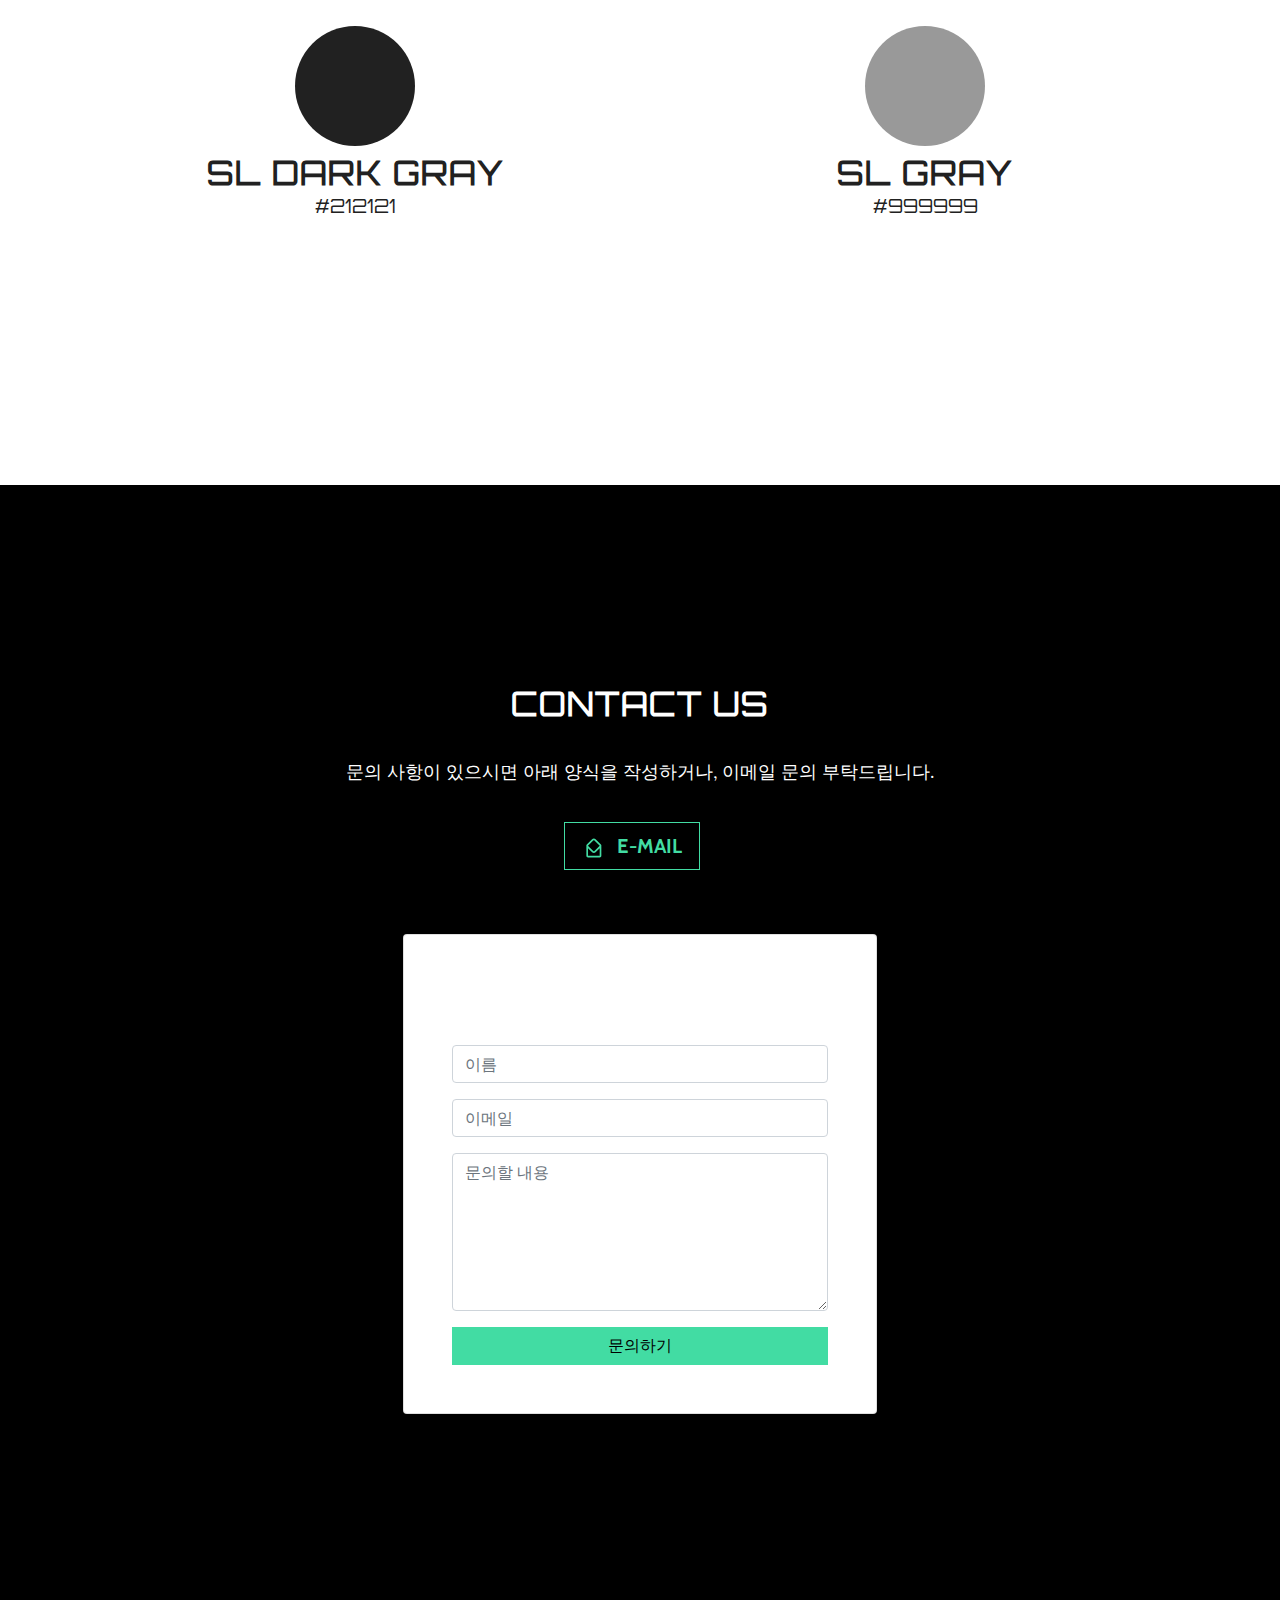
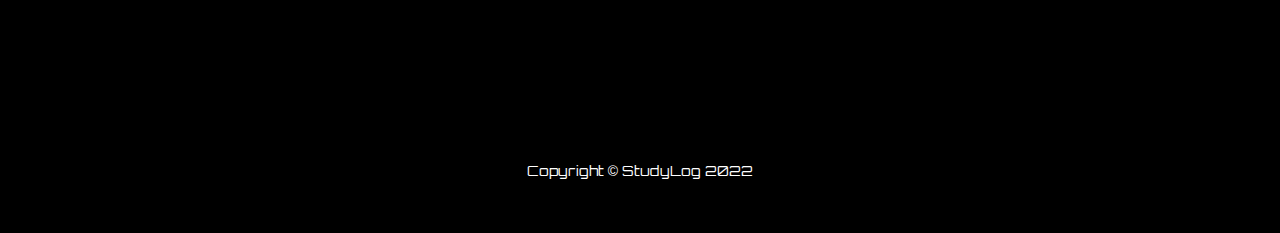
==== commit 9c63fbbb: "bug fix" ====
--- a/identity.html
+++ b/identity.html
@@ -1,3 +1,3 @@
-<!DOCTYPE html><html><head><meta charset="utf-8"><meta name="viewport" content="width=device-width, initial-scale=1.0, shrink-to-fit=no"><title>Home - StudyLog</title><meta name="description" content="학생들의, 학생들에 의한, 학생들을 위한 공부 기록 인증 및 공유 서비스, StudyLog"><link rel="stylesheet" href="assets/bootstrap/css/bootstrap.min.css"><link rel="stylesheet" href="assets/fonts/font-awesome.min.css"><link rel="stylesheet" href="https://cdnjs.cloudflare.com/ajax/libs/animate.css/3.5.2/animate.min.css"><link rel="stylesheet" href="assets/css/styles.min.css"></head><body id="page-top" data-bs-spy="scroll" data-bs-target="#mainNav" data-bs-offset="77"><nav class="navbar navbar-light navbar-expand-md fixed-top" id="mainNav" style="background: #919191;"><div class="container"><img src="assets/img/studylog%20logo%20long.png" style="width: 17%;"><a class="navbar-brand" href="#"></a><button data-bs-toggle="collapse" class="navbar-toggler navbar-toggler-right" data-bs-target="#navbarResponsive" type="button" aria-controls="navbarResponsive" aria-expanded="false" aria-label="Toggle navigation" value="Menu"><i class="fa fa-bars"></i></button><div class="collapse navbar-collapse" id="navbarResponsive"><ul class="navbar-nav ms-auto"><li class="nav-item nav-link" style="color: #212121;"><a class="nav-link" href="index.html" style="color: #212121;">Home</a></li></ul></div></div></nav><section class="text-center content-section" id="about" style="background: linear-gradient(black, white), #ffffff;"><div class="container"><div class="row"><div class="col-lg-8 mx-auto" style="padding: 0px 0px;"><h2 style="font-family: Orbitron, sans-serif;color: #ffffff;">StudyLog's Identity</h2><p style="font-family: 'Nanum Gothic', sans-serif;color: #999999;border-color: #ffffff;"><span style="color: rgb(255, 255, 255);">학생들의, 학생들에 의한, 학생들을 위한</span><br><strong><span style="color: rgb(255, 255, 255);">공부 기록 인증 및 공유 서비스</span></strong><span style="color: rgb(255, 255, 255);">, StudyLog</span></p><p style="font-family: 'Nanum Gothic', sans-serif;"></p><p style="font-family: 'Nanum Gothic', sans-serif;"></p></div></div></div><img src="assets/img/studylog%20logo%20long.png" style="width: 40%;"></section><section class="text-center download-section content-section" id="download" style="background: #ffffff;"><div class="container py-4 py-xl-5"><div class="row mb-5"><div class="col-md-8 col-xl-6 text-center mx-auto"><h2 style="font-family: Orbitron, sans-serif;color: #212121;">BUsiness Identity (BI)</h2><p class="w-lg-50" style="font-family: 'Nanum Gothic', sans-serif;color: rgb(0,0,0);">Study와 Log의 머리글자를 각각 따 S와 L을 겹쳐 표현하여<br>공부와 기록이 어우러짐을 의미하였습니다.<br>StudyLog의 Key Color인 SL Dark Gray와 SL Gray를<br>상징색으로 채택하여 BI에 담았습니다.</p><img src="assets/img/studylog%20logo%20long.png" style="width: 60%;"></div></div></div><div class="container"><div class="col-lg-8 mx-auto"><small>&nbsp;&nbsp;</small><h1 style="margin: 40px;font-family: Orbitron, sans-serif;color: #212121;">Color System</h1><p style="font-family: 'Nanum Gothic', sans-serif;color: #212121;"><span style="color: rgb(112, 112, 112);">컬러는 </span><strong><span style="color: rgb(112, 112, 112);">StudyLog를</span></strong><span style="color: rgb(112, 112, 112);">&nbsp;효과적으로 인식시킬수 있는 중요한 표현 요소입니다.</span><br><span style="color: rgb(112, 112, 112);">원칙적으로는 그라데이션 컬러를 사용하는 것을 우선으로 하되,</span><br><span style="color: rgb(112, 112, 112);">솔리드 컬러는 그라데이션을 재현할 수 없을 경우에만 사용합니다.</span></p></div></div><div class="container py-4 py-xl-5"><div class="row gy-4 row-cols-2 row-cols-md-4"><div class="col" style="width: 50%;"><div class="text-center d-flex flex-column justify-content-center align-items-center py-3"><div class="bs-icon-xl bs-icon-circle bs-icon-primary d-flex flex-shrink-0 justify-content-center align-items-center d-inline-block mb-2 bs-icon lg" style="width: 120px;height: 120px;background: #212121;"></div><div class="px-3"><h2 class="fw-bold mb-0" style="color: #212121;font-family: Orbitron, sans-serif;">SL Dark GrAy</h2><p class="mb-0" style="color: #212121;font-family: Orbitron, sans-serif;">#212121</p></div></div></div><div class="col" style="color: #212121;width: 50%;"><div class="text-center d-flex flex-column justify-content-center align-items-center py-3" style="color: #212121;"><div class="bs-icon-xl bs-icon-circle bs-icon-primary d-flex flex-shrink-0 justify-content-center align-items-center d-inline-block mb-2 bs-icon lg" style="color: #212121;width: 120px;height: 120px;background: #999999;"></div><div class="px-3" style="color: #212121;"><h2 class="fw-bold mb-0" style="color: #212121;font-family: Orbitron, sans-serif;">SL Gray</h2><p class="mb-0" style="color: #212121;font-family: Orbitron, sans-serif;">#999999</p></div></div></div></div></div></section><section class="text-center content-section" id="contact"><div class="container"><div class="row"><div class="col-lg-8 mx-auto"><h2 style="font-family: Orbitron, sans-serif;">Contact us</h2><p>문의 사항이 있으시면 아래 양식을 작성하거나, 이메일 문의 부탁드립니다.</p><ul class="list-inline banner-social-buttons"><li class="list-inline-item">&nbsp;<button class="btn btn-primary btn-lg btn-default" type="button"><svg xmlns="http://www.w3.org/2000/svg" width="1em" height="1em" viewBox="0 0 24 24" fill="none" class="fa-fw">
+<!DOCTYPE html><html><head><meta charset="utf-8"><meta name="viewport" content="width=device-width, initial-scale=1.0, shrink-to-fit=no"><title>Home - StudyLog</title><meta name="description" content="학생들의, 학생들에 의한, 학생들을 위한 공부 기록 인증 및 공유 서비스, StudyLog"><link rel="stylesheet" href="assets/bootstrap/css/bootstrap.min.css"><link rel="stylesheet" href="assets/fonts/font-awesome.min.css"><link rel="stylesheet" href="https://cdnjs.cloudflare.com/ajax/libs/animate.css/3.5.2/animate.min.css"><link rel="stylesheet" href="assets/css/styles.min.css"></head><body id="page-top" data-bs-spy="scroll" data-bs-target="#mainNav" data-bs-offset="77"><nav class="navbar navbar-light navbar-expand-md fixed-top" id="mainNav" style="background: #919191;"><div class="container"><img src="assets/img/studylog%20logo%20long_without%20BI.png" style="width: 17%;height: auto;" width="56" height="10"><a class="navbar-brand" href="#"></a><button data-bs-toggle="collapse" class="navbar-toggler navbar-toggler-right" data-bs-target="#navbarResponsive" type="button" aria-controls="navbarResponsive" aria-expanded="false" aria-label="Toggle navigation" value="Menu"><i class="fa fa-bars"></i></button><div class="collapse navbar-collapse" id="navbarResponsive"><ul class="navbar-nav ms-auto"><li class="nav-item nav-link" style="color: #212121;"><a class="nav-link" href="index.html" style="color: #212121;">Home</a></li></ul></div></div></nav><section class="text-center content-section" id="about" style="background: linear-gradient(black, white), #ffffff;"><div class="container"><div class="row"><div class="col-lg-8 mx-auto" style="padding: 0px 0px;"><h2 style="font-family: Orbitron, sans-serif;color: #ffffff;">StudyLog's Identity</h2><p style="font-family: 'Nanum Gothic', sans-serif;color: #999999;border-color: #ffffff;"><span style="color: rgb(255, 255, 255);">학생들의, 학생들에 의한, 학생들을 위한</span><br><strong><span style="color: rgb(255, 255, 255);">공부 기록 인증 및 공유 서비스</span></strong><span style="color: rgb(255, 255, 255);">, StudyLog</span></p><p style="font-family: 'Nanum Gothic', sans-serif;"></p><p style="font-family: 'Nanum Gothic', sans-serif;"></p></div></div></div><img src="assets/img/studylog%20logo%20long.png" style="width: 40%;"></section><section class="text-center download-section content-section" id="download" style="background: #ffffff;"><div class="container py-4 py-xl-5"><div class="row mb-5"><div class="col-md-8 col-xl-6 text-center mx-auto"><h2 style="font-family: Orbitron, sans-serif;color: #212121;">BUsiness Identity (BI)</h2><p class="w-lg-50" style="font-family: 'Nanum Gothic', sans-serif;color: rgb(0,0,0);">Study와 Log의 머리글자를 각각 따 S와 L을 겹쳐 표현하여<br>공부와 기록이 어우러짐을 의미하였습니다.<br>StudyLog의 Key Color인 SL Dark Gray와 SL Gray를<br>상징색으로 채택하여 BI에 담았습니다.</p><img src="assets/img/studylog%20logo%20long.png" style="width: 60%;"></div></div></div><div class="container"><div class="col-lg-8 mx-auto"><small>&nbsp;&nbsp;</small><h1 style="margin: 40px;font-family: Orbitron, sans-serif;color: #212121;">Color System</h1><p style="font-family: 'Nanum Gothic', sans-serif;color: #212121;"><span style="color: rgb(112, 112, 112);">컬러는 </span><strong><span style="color: rgb(112, 112, 112);">StudyLog를</span></strong><span style="color: rgb(112, 112, 112);">&nbsp;효과적으로 인식시킬수 있는 중요한 표현 요소입니다.</span><br><span style="color: rgb(112, 112, 112);">원칙적으로는 그라데이션 컬러를 사용하는 것을 우선으로 하되,</span><br><span style="color: rgb(112, 112, 112);">솔리드 컬러는 그라데이션을 재현할 수 없을 경우에만 사용합니다.</span></p></div></div><div class="container py-4 py-xl-5"><div class="row gy-4 row-cols-2 row-cols-md-4"><div class="col" style="width: 50%;"><div class="text-center d-flex flex-column justify-content-center align-items-center py-3"><div class="bs-icon-xl bs-icon-circle bs-icon-primary d-flex flex-shrink-0 justify-content-center align-items-center d-inline-block mb-2 bs-icon lg" style="width: 120px;height: 120px;background: #212121;"></div><div class="px-3"><h2 class="fw-bold mb-0" style="color: #212121;font-family: Orbitron, sans-serif;">SL Dark GrAy</h2><p class="mb-0" style="color: #212121;font-family: Orbitron, sans-serif;">#212121</p></div></div></div><div class="col" style="color: #212121;width: 50%;"><div class="text-center d-flex flex-column justify-content-center align-items-center py-3" style="color: #212121;"><div class="bs-icon-xl bs-icon-circle bs-icon-primary d-flex flex-shrink-0 justify-content-center align-items-center d-inline-block mb-2 bs-icon lg" style="color: #212121;width: 120px;height: 120px;background: #999999;"></div><div class="px-3" style="color: #212121;"><h2 class="fw-bold mb-0" style="color: #212121;font-family: Orbitron, sans-serif;">SL Gray</h2><p class="mb-0" style="color: #212121;font-family: Orbitron, sans-serif;">#999999</p></div></div></div></div></div></section><section class="text-center content-section" id="contact"><div class="container"><div class="row"><div class="col-lg-8 mx-auto"><h2 style="font-family: Orbitron, sans-serif;">Contact us</h2><p>문의 사항이 있으시면 아래 양식을 작성하거나, 이메일 문의 부탁드립니다.</p><ul class="list-inline banner-social-buttons"><li class="list-inline-item">&nbsp;<a class="btn btn-primary btn-lg btn-default" role="button" href="mailto:admin@scian.xyz"><svg xmlns="http://www.w3.org/2000/svg" width="1em" height="1em" viewBox="0 0 24 24" fill="none" class="fa-fw">
   <path fill-rule="evenodd" clip-rule="evenodd" d="M3.05002 10.0151C2.79178 9.30708 2.94668 8.48233 3.51474 7.91427L9.8787 1.55031C11.0503 0.378738 12.9498 0.378738 14.1213 1.55031L20.4853 7.91427C21.0534 8.48239 21.2083 9.30727 20.9499 10.0154C20.9824 10.1139 20.9999 10.2191 20.9999 10.3285V21.3285C20.9999 22.4331 20.1045 23.3285 18.9999 23.3285H4.99994C3.89537 23.3285 2.99994 22.4331 2.99994 21.3285V10.3285C2.99994 10.219 3.01752 10.1137 3.05002 10.0151ZM4.92896 9.32848L11.2929 2.96452C11.6834 2.574 12.3166 2.574 12.7071 2.96452L19.0711 9.32848H19.0408V9.3588L12.7071 15.6924C12.3166 16.083 11.6834 16.083 11.2929 15.6924L4.92896 9.32848ZM18.9999 12.2281L14.1213 17.1067C12.9498 18.2782 11.0503 18.2782 9.8787 17.1067L4.99994 12.2279L4.99994 21.3285H18.9999V12.2281Z" fill="currentColor"></path>
-</svg><span class="network-name">&nbsp; E-mail</span></button></li><li class="list-inline-item"></li><li class="list-inline-item">&nbsp;</li></ul><section class="position-relative py-4 py-xl-5"><div class="container position-relative"><div class="row d-flex justify-content-center"><div class="col-md-8 col-lg-6 col-xl-5 col-xxl-4" style="width: 70%;"><div class="card mb-5"><div class="card-body p-sm-5"><h2 class="text-center mb-4">Contact us</h2><form data-bss-recipient="dba1caedeb3ff2e4b252d67a62f9c3d3" data-bss-loading-message="전송중.." data-bss-success-title="완료" data-bss-success-message="문의가 전송되었습니다. 빠른 시일 내에 답변드리겠습니다." data-bss-error-title="오류" data-bss-error-message="오류가 발생했습니다. 다시 시도해 주세요." data-bss-filesize-message="파일 용량이 너무 큽니다." data-bss-empty-form-message="모든 칸을 채워주세요." data-bss-close="닫기"><div class="mb-3"><input class="form-control" type="text" id="name-2" placeholder="이름" name="name"></div><div class="mb-3"><input class="form-control" type="email" id="email-2" name="email" placeholder="이메일"></div><div class="mb-3"><textarea class="form-control" id="message-2" name="message" rows="6" placeholder="문의할 내용"></textarea></div><div><button class="btn btn-primary d-block w-100" type="submit">문의하기</button></div></form></div></div></div></div></div></section></div></div></div></section><div class="map-clean"></div><footer><div class="container text-center"><p style="font-family: Orbitron, sans-serif;">Copyright ©&nbsp;StudyLog 2022</p></div></footer><script src="assets/bootstrap/js/bootstrap.min.js"></script><script src="assets/js/smart-forms.min.js"></script><script src="assets/js/script.min.js"></script></body></html>+</svg><span class="network-name">&nbsp; E-mail</span></a></li><li class="list-inline-item"></li><li class="list-inline-item">&nbsp;</li></ul><section class="position-relative py-4 py-xl-5"><div class="container position-relative"><div class="row d-flex justify-content-center"><div class="col-md-8 col-lg-6 col-xl-5 col-xxl-4" style="width: 70%;"><div class="card mb-5"><div class="card-body p-sm-5"><h2 class="text-center mb-4">Contact us</h2><form data-bss-recipient="dba1caedeb3ff2e4b252d67a62f9c3d3" data-bss-loading-message="전송중.." data-bss-success-title="완료" data-bss-success-message="문의가 전송되었습니다. 빠른 시일 내에 답변드리겠습니다." data-bss-error-title="오류" data-bss-error-message="오류가 발생했습니다. 다시 시도해 주세요." data-bss-filesize-message="파일 용량이 너무 큽니다." data-bss-empty-form-message="모든 칸을 채워주세요." data-bss-close="닫기"><div class="mb-3"><input class="form-control" type="text" id="name-2" placeholder="이름" name="name"></div><div class="mb-3"><input class="form-control" type="email" id="email-2" name="email" placeholder="이메일"></div><div class="mb-3"><textarea class="form-control" id="message-2" name="message" rows="6" placeholder="문의할 내용"></textarea></div><div><button class="btn btn-primary d-block w-100" type="submit">문의하기</button></div></form></div></div></div></div></div></section></div></div></div></section><div class="map-clean"></div><footer><div class="container text-center"><p style="font-family: Orbitron, sans-serif;">Copyright ©&nbsp;StudyLog 2022</p></div></footer><script src="assets/bootstrap/js/bootstrap.min.js"></script><script src="assets/js/smart-forms.min.js"></script><script src="assets/js/script.min.js"></script></body></html>